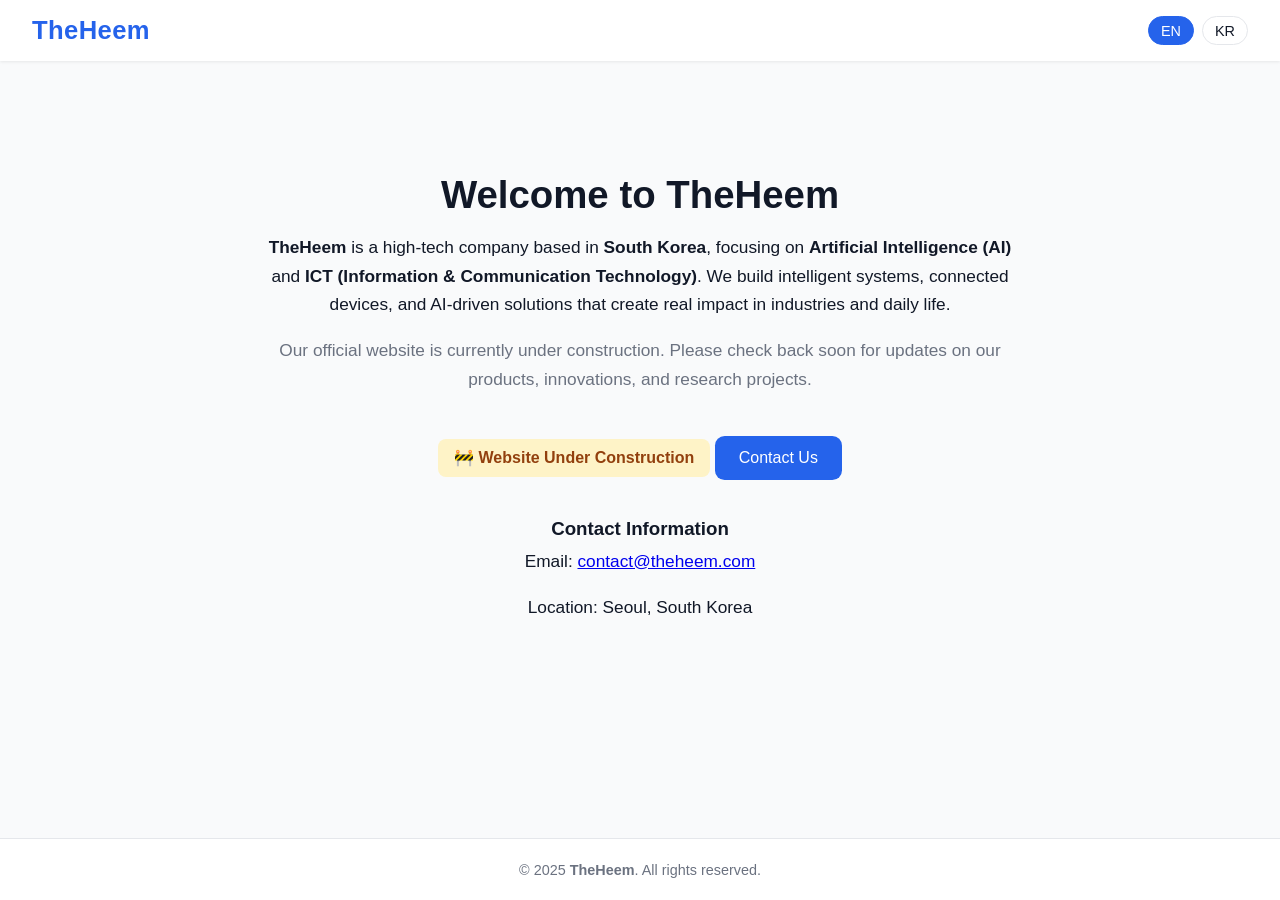
==== index.html @ de152e85 "Revise index.html for TheHeem website Updated the website content and structure, including language " ====
<!DOCTYPE html>
<html lang="en">
<head>
  <meta charset="UTF-8" />
  <meta name="viewport" content="width=device-width, initial-scale=1.0" />
  <meta name="description" content="TheHeem — AI & ICT Innovation from Korea" />
  <title>TheHeem</title>
  <style>
    :root {
      --bg-color: #f9fafb;
      --text-color: #111827;
      --muted-text: #6b7280;
      --accent-color: #2563eb;
      --accent-hover: #1d4ed8;
      --card: #ffffff;
      --border: #e5e7eb;
    }
    * { box-sizing: border-box; }
    body {
      margin: 0;
      font-family: 'Segoe UI', Helvetica, Arial, sans-serif;
      background: var(--bg-color);
      color: var(--text-color);
      display: flex;
      flex-direction: column;
      min-height: 100vh;
    }
    header {
      padding: 1rem 2rem;
      background: var(--card);
      box-shadow: 0 1px 3px rgba(0,0,0,0.08);
      display: flex;
      justify-content: space-between;
      align-items: center;
      gap: 1rem;
    }
    header h1 {
      font-size: 1.6rem;
      margin: 0;
      color: var(--accent-color);
      font-weight: 700;
      letter-spacing: .4px;
    }
    nav a {
      margin-left: 1.2rem;
      text-decoration: none;
      color: var(--text-color);
      font-weight: 500;
    }
    nav a:hover { color: var(--accent-color); }

    /* Lang toggle */
    .lang-switch {
      display: flex;
      gap: .5rem;
      align-items: center;
    }
    .pill {
      border: 1px solid var(--border);
      background: var(--card);
      color: var(--text-color);
      padding: .35rem .75rem;
      border-radius: 999px;
      font-size: .9rem;
      cursor: pointer;
      transition: all .2s;
      user-select: none;
    }
    .pill[aria-pressed="true"] {
      background: var(--accent-color);
      color: #fff;
      border-color: var(--accent-color);
    }
    .pill:hover { border-color: var(--accent-color); }

    main { flex: 1; text-align: center; padding: 5rem 2rem; }
    main h2 { font-size: 2.4rem; margin-bottom: 1rem; }
    main p { font-size: 1.08rem; max-width: 760px; margin: 0 auto 1.1rem; line-height: 1.65; }
    .muted { color: var(--muted-text); }

    .notice {
      display: inline-block;
      background: #fef3c7;
      color: #92400e;
      padding: 0.6rem 1.0rem;
      border-radius: 0.5rem;
      font-weight: 600;
      margin-top: 1.1rem;
    }

    .btn {
      display: inline-block;
      margin-top: 1.6rem;
      background: var(--accent-color);
      color: #fff;
      padding: 0.8rem 1.5rem;
      border-radius: 0.6rem;
      text-decoration: none;
      transition: background .25s;
    }
    .btn:hover { background: var(--accent-hover); }

    section#contact { margin-top: 2.4rem; }
    section#contact h3 { margin-bottom: .4rem; }
    footer {
      text-align: center;
      padding: 1.4rem;
      font-size: .9rem;
      color: var(--muted-text);
      background: var(--card);
      border-top: 1px solid var(--border);
    }

    /* Language visibility */
    .lang { display: none; }
    .lang.active { display: block; }
  </style>
</head>
<body>
  <header>
    <h1>TheHeem</h1>

    <div class="lang-switch" role="group" aria-label="Language">
      <button id="btn-en" class="pill" aria-pressed="true">EN</button>
      <button id="btn-kr" class="pill" aria-pressed="false">KR</button>
    </div>
  </header>

  <main>
    <!-- English -->
    <div id="lang-en" class="lang active" lang="en">
      <h2>Welcome to TheHeem</h2>
      <p>
        <strong>TheHeem</strong> is a high-tech company based in <strong>South Korea</strong>, focusing on
        <strong>Artificial Intelligence (AI)</strong> and <strong>ICT (Information &amp; Communication Technology)</strong>.
        We build intelligent systems, connected devices, and AI-driven solutions that create real impact in industries and daily life.
      </p>
      <p class="muted">
        Our official website is currently under construction. Please check back soon for updates on our products,
        innovations, and research projects.
      </p>

      <div class="notice">🚧 Website Under Construction</div>

      <a class="btn" href="mailto:contact@theheem.com">Contact Us</a>

      <section id="contact">
        <h3>Contact Information</h3>
        <p>Email: <a href="mailto:contact@theheem.com">contact@theheem.com</a></p>
        <p>Location: Seoul, South Korea</p>
      </section>
    </div>

    <!-- Korean -->
    <div id="lang-kr" class="lang" lang="ko">
      <h2>TheHeem에 오신 것을 환영합니다</h2>
      <p>
        <strong>TheHeem</strong>은 <strong>대한민국 서울</strong>에 기반을 둔
        <strong>AI</strong> 및 <strong>ICT</strong> 전문 하이테크 기업입니다.
        인공지능 소프트웨어, 클라우드·엣지 디바이스, 영상·네트워킹 기술을 결합하여
        산업 현장과 일상에 실질적인 가치를 제공하는 지능형 솔루션을 개발합니다.
      </p>
      <p class="muted">
        현재 공식 웹사이트는 준비 중입니다. 제품, 프로젝트, R&amp;D 소식은 곧 공개될 예정이니
        조금만 기다려 주세요.
      </p>

      <div class="notice">🚧 웹사이트 준비 중</div>

      <a class="btn" href="mailto:contact@theheem.com">문의하기</a>

      <section id="contact">
        <h3>문의처</h3>
        <p>이메일: <a href="mailto:contact@theheem.com">contact@theheem.com</a></p>
        <p>주소: 대한민국 서울</p>
      </section>
    </div>
  </main>

  <footer>
    © 2025 <strong>TheHeem</strong>. All rights reserved.
  </footer>

  <script>
    // Simple language toggle with localStorage
    const btnEn = document.getElementById('btn-en');
    const btnKr = document.getElementById('btn-kr');
    const viewEn = document.getElementById('lang-en');
    const viewKr = document.getElementById('lang-kr');

    function setLang(lang) {
      const isEn = lang === 'en';
      viewEn.classList.toggle('active', isEn);
      viewKr.classList.toggle('active', !isEn);

      btnEn.setAttribute('aria-pressed', String(isEn));
      btnKr.setAttribute('aria-pressed', String(!isEn));

      // update html lang for accessibility/SEO
      document.documentElement.setAttribute('lang', isEn ? 'en' : 'ko');
      localStorage.setItem('theheem_lang', lang);
    }

    // event listeners
    btnEn.addEventListener('click', () => setLang('en'));
    btnKr.addEventListener('click', () => setLang('ko'));

    // load preference
    const saved = localStorage.getItem('theheem_lang');
    if (saved === 'ko') setLang('ko');
  </script>
</body>
</html>
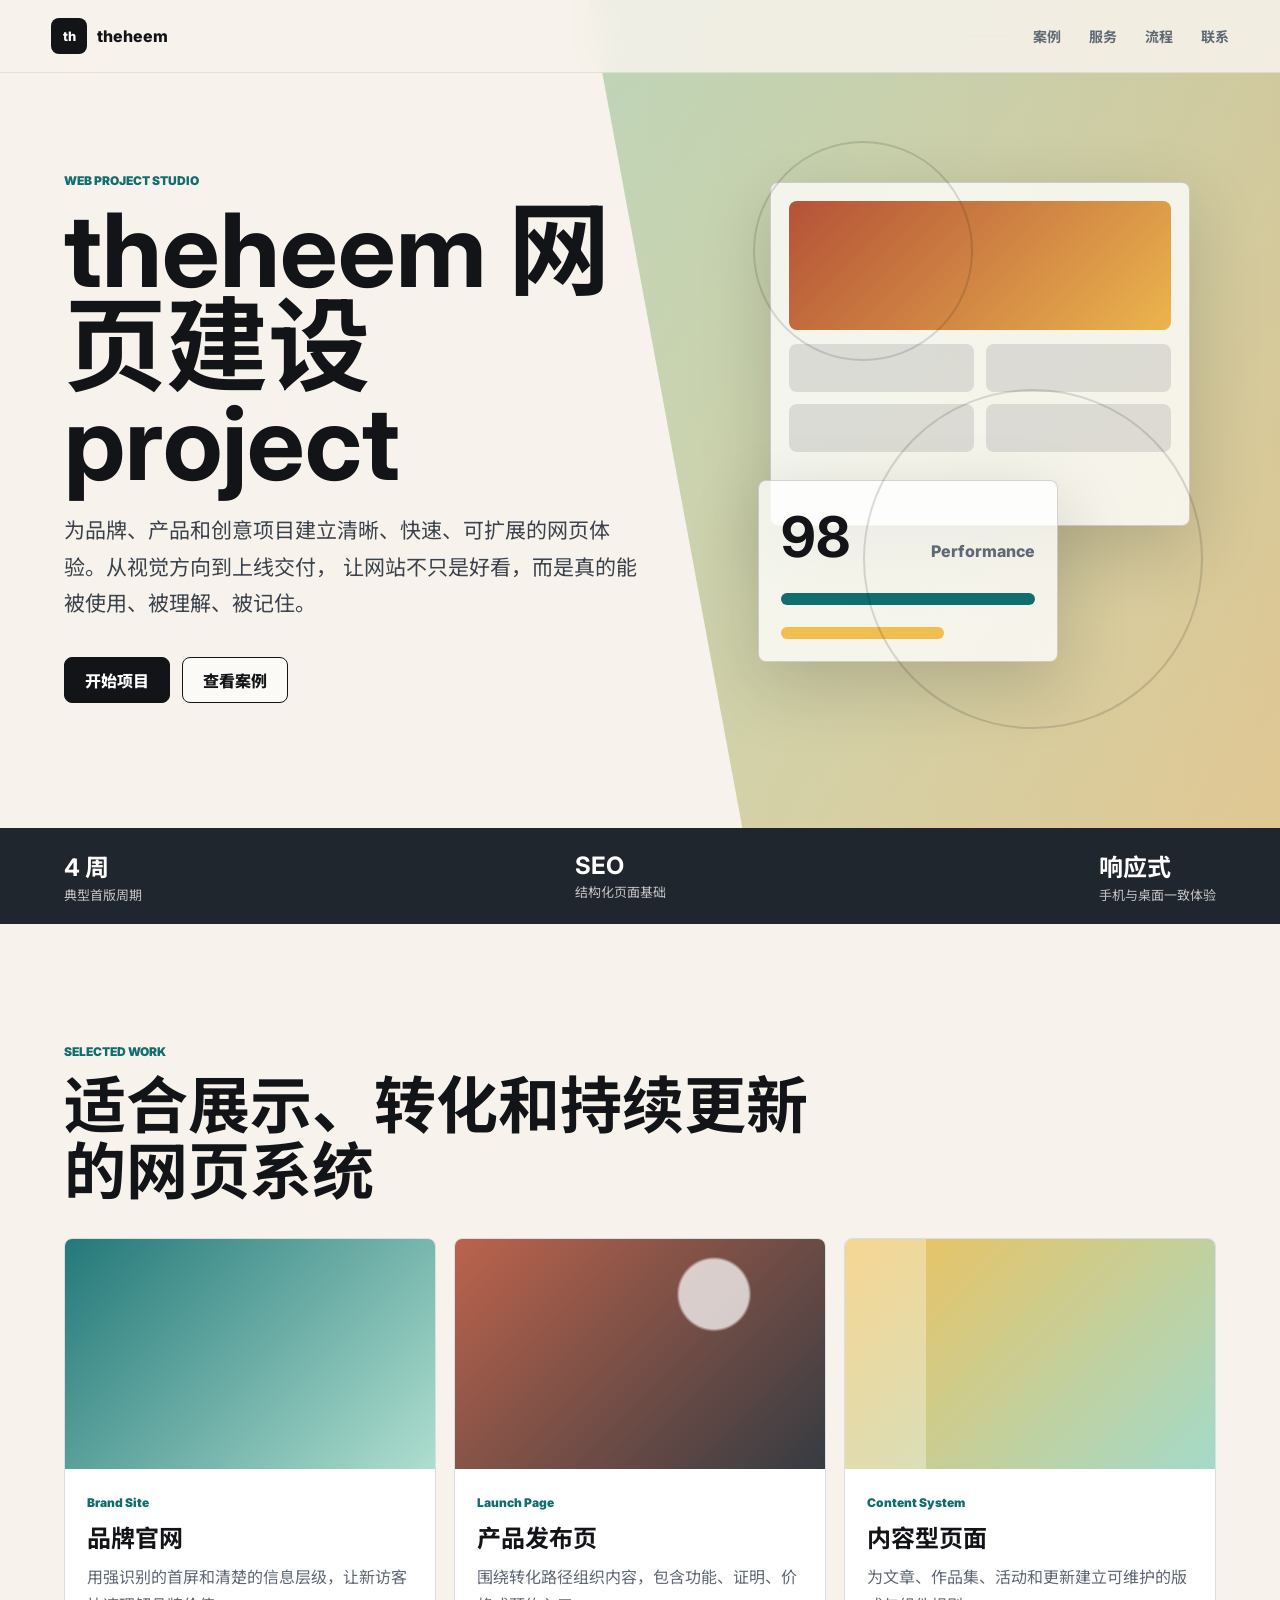
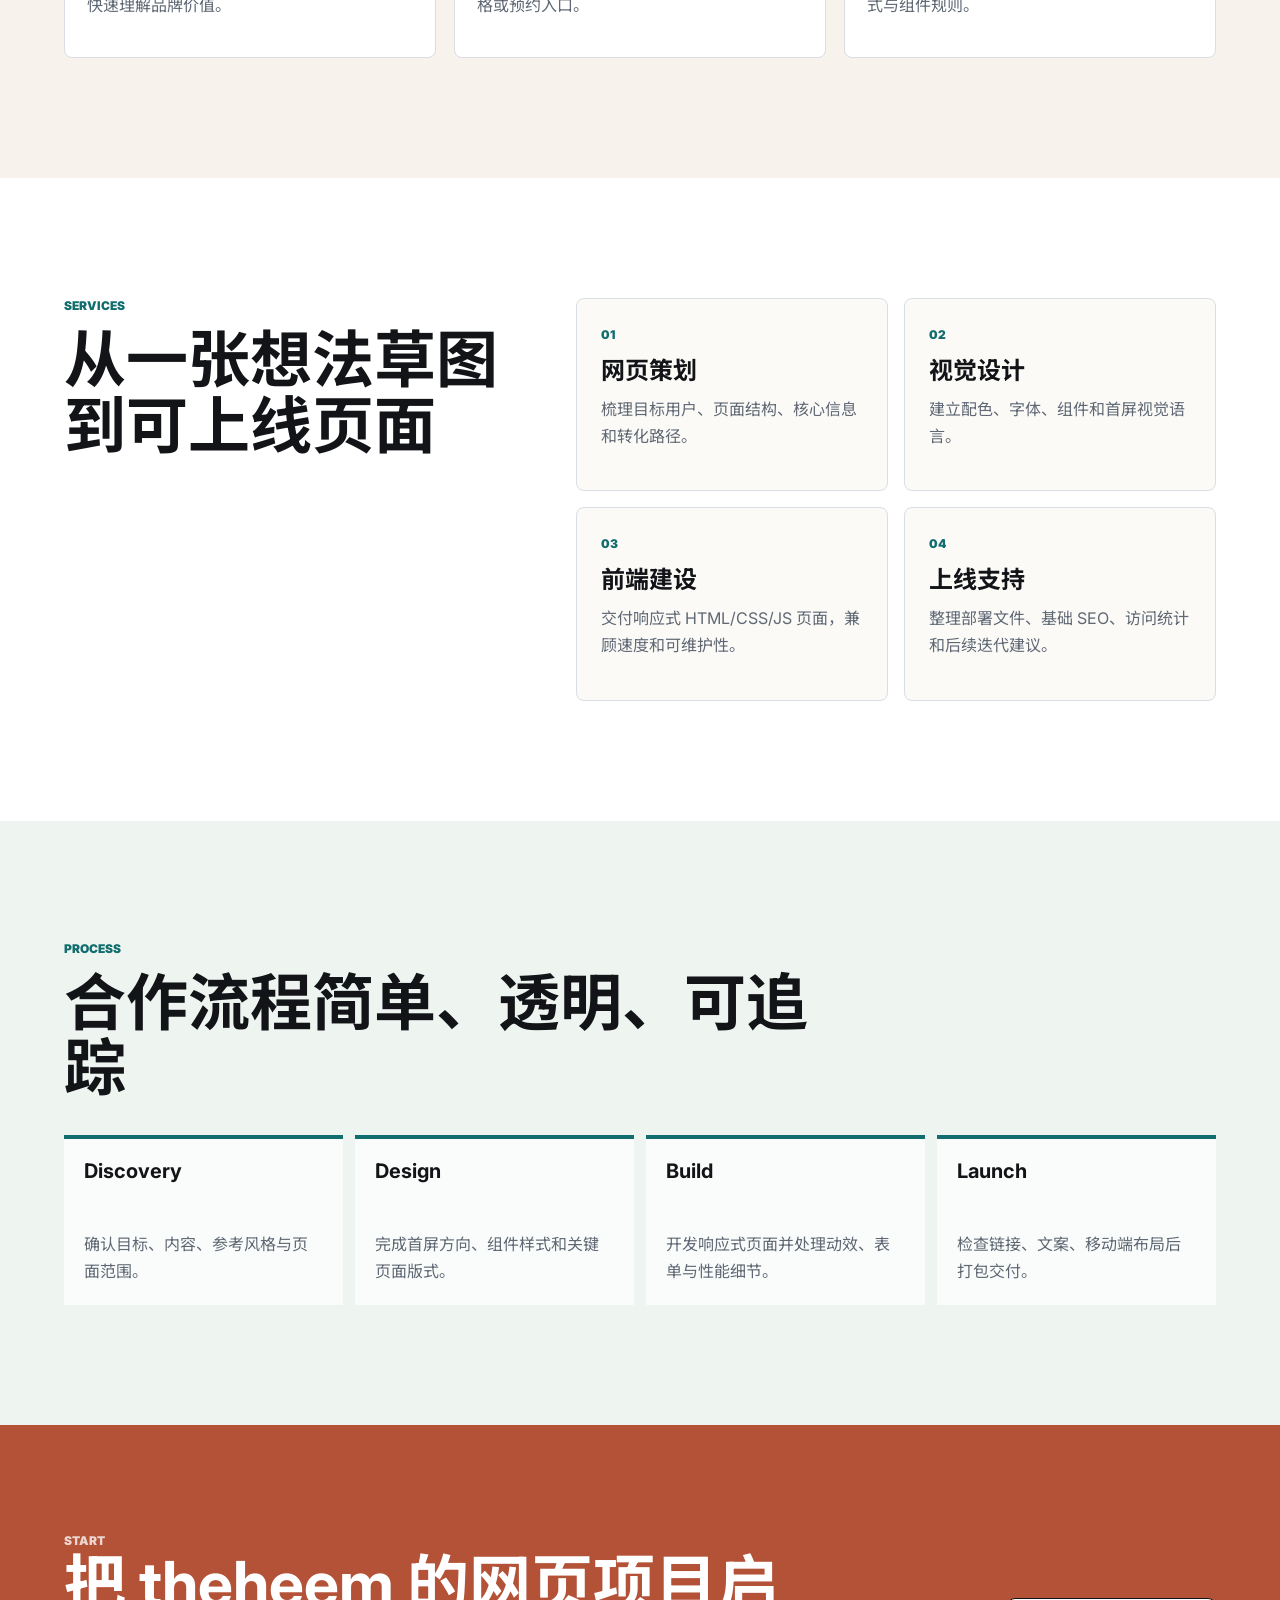
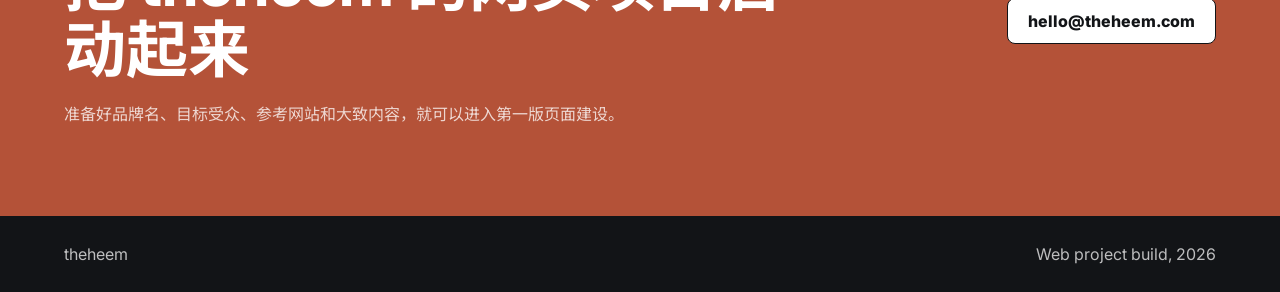
==== commit 348f8f8a: "Initial theheem website" ====
--- a/index.html
+++ b/index.html
@@ -1,213 +1,202 @@
-<!DOCTYPE html>
-<html lang="en">
-<head>
-  <meta charset="UTF-8" />
-  <meta name="viewport" content="width=device-width, initial-scale=1.0" />
-  <meta name="description" content="TheHeem — AI & ICT Innovation from Korea" />
-  <title>TheHeem</title>
-  <style>
-    :root {
-      --bg-color: #f9fafb;
-      --text-color: #111827;
-      --muted-text: #6b7280;
-      --accent-color: #2563eb;
-      --accent-hover: #1d4ed8;
-      --card: #ffffff;
-      --border: #e5e7eb;
-    }
-    * { box-sizing: border-box; }
-    body {
-      margin: 0;
-      font-family: 'Segoe UI', Helvetica, Arial, sans-serif;
-      background: var(--bg-color);
-      color: var(--text-color);
-      display: flex;
-      flex-direction: column;
-      min-height: 100vh;
-    }
-    header {
-      padding: 1rem 2rem;
-      background: var(--card);
-      box-shadow: 0 1px 3px rgba(0,0,0,0.08);
-      display: flex;
-      justify-content: space-between;
-      align-items: center;
-      gap: 1rem;
-    }
-    header h1 {
-      font-size: 1.6rem;
-      margin: 0;
-      color: var(--accent-color);
-      font-weight: 700;
-      letter-spacing: .4px;
-    }
-    nav a {
-      margin-left: 1.2rem;
-      text-decoration: none;
-      color: var(--text-color);
-      font-weight: 500;
-    }
-    nav a:hover { color: var(--accent-color); }
-
-    /* Lang toggle */
-    .lang-switch {
-      display: flex;
-      gap: .5rem;
-      align-items: center;
-    }
-    .pill {
-      border: 1px solid var(--border);
-      background: var(--card);
-      color: var(--text-color);
-      padding: .35rem .75rem;
-      border-radius: 999px;
-      font-size: .9rem;
-      cursor: pointer;
-      transition: all .2s;
-      user-select: none;
-    }
-    .pill[aria-pressed="true"] {
-      background: var(--accent-color);
-      color: #fff;
-      border-color: var(--accent-color);
-    }
-    .pill:hover { border-color: var(--accent-color); }
-
-    main { flex: 1; text-align: center; padding: 5rem 2rem; }
-    main h2 { font-size: 2.4rem; margin-bottom: 1rem; }
-    main p { font-size: 1.08rem; max-width: 760px; margin: 0 auto 1.1rem; line-height: 1.65; }
-    .muted { color: var(--muted-text); }
-
-    .notice {
-      display: inline-block;
-      background: #fef3c7;
-      color: #92400e;
-      padding: 0.6rem 1.0rem;
-      border-radius: 0.5rem;
-      font-weight: 600;
-      margin-top: 1.1rem;
-    }
-
-    .btn {
-      display: inline-block;
-      margin-top: 1.6rem;
-      background: var(--accent-color);
-      color: #fff;
-      padding: 0.8rem 1.5rem;
-      border-radius: 0.6rem;
-      text-decoration: none;
-      transition: background .25s;
-    }
-    .btn:hover { background: var(--accent-hover); }
-
-    section#contact { margin-top: 2.4rem; }
-    section#contact h3 { margin-bottom: .4rem; }
-    footer {
-      text-align: center;
-      padding: 1.4rem;
-      font-size: .9rem;
-      color: var(--muted-text);
-      background: var(--card);
-      border-top: 1px solid var(--border);
-    }
-
-    /* Language visibility */
-    .lang { display: none; }
-    .lang.active { display: block; }
-  </style>
-</head>
-<body>
-  <header>
-    <h1>TheHeem</h1>
-
-    <div class="lang-switch" role="group" aria-label="Language">
-      <button id="btn-en" class="pill" aria-pressed="true">EN</button>
-      <button id="btn-kr" class="pill" aria-pressed="false">KR</button>
-    </div>
-  </header>
-
-  <main>
-    <!-- English -->
-    <div id="lang-en" class="lang active" lang="en">
-      <h2>Welcome to TheHeem</h2>
-      <p>
-        <strong>TheHeem</strong> is a high-tech company based in <strong>South Korea</strong>, focusing on
-        <strong>Artificial Intelligence (AI)</strong> and <strong>ICT (Information &amp; Communication Technology)</strong>.
-        We build intelligent systems, connected devices, and AI-driven solutions that create real impact in industries and daily life.
-      </p>
-      <p class="muted">
-        Our official website is currently under construction. Please check back soon for updates on our products,
-        innovations, and research projects.
-      </p>
-
-      <div class="notice">🚧 Website Under Construction</div>
-
-      <a class="btn" href="mailto:contact@theheem.com">Contact Us</a>
-
-      <section id="contact">
-        <h3>Contact Information</h3>
-        <p>Email: <a href="mailto:contact@theheem.com">contact@theheem.com</a></p>
-        <p>Location: Seoul, South Korea</p>
-      </section>
-    </div>
-
-    <!-- Korean -->
-    <div id="lang-kr" class="lang" lang="ko">
-      <h2>TheHeem에 오신 것을 환영합니다</h2>
-      <p>
-        <strong>TheHeem</strong>은 <strong>대한민국 서울</strong>에 기반을 둔
-        <strong>AI</strong> 및 <strong>ICT</strong> 전문 하이테크 기업입니다.
-        인공지능 소프트웨어, 클라우드·엣지 디바이스, 영상·네트워킹 기술을 결합하여
-        산업 현장과 일상에 실질적인 가치를 제공하는 지능형 솔루션을 개발합니다.
-      </p>
-      <p class="muted">
-        현재 공식 웹사이트는 준비 중입니다. 제품, 프로젝트, R&amp;D 소식은 곧 공개될 예정이니
-        조금만 기다려 주세요.
-      </p>
-
-      <div class="notice">🚧 웹사이트 준비 중</div>
-
-      <a class="btn" href="mailto:contact@theheem.com">문의하기</a>
-
-      <section id="contact">
-        <h3>문의처</h3>
-        <p>이메일: <a href="mailto:contact@theheem.com">contact@theheem.com</a></p>
-        <p>주소: 대한민국 서울</p>
-      </section>
-    </div>
-  </main>
-
-  <footer>
-    © 2025 <strong>TheHeem</strong>. All rights reserved.
-  </footer>
-
-  <script>
-    // Simple language toggle with localStorage
-    const btnEn = document.getElementById('btn-en');
-    const btnKr = document.getElementById('btn-kr');
-    const viewEn = document.getElementById('lang-en');
-    const viewKr = document.getElementById('lang-kr');
-
-    function setLang(lang) {
-      const isEn = lang === 'en';
-      viewEn.classList.toggle('active', isEn);
-      viewKr.classList.toggle('active', !isEn);
-
-      btnEn.setAttribute('aria-pressed', String(isEn));
-      btnKr.setAttribute('aria-pressed', String(!isEn));
-
-      // update html lang for accessibility/SEO
-      document.documentElement.setAttribute('lang', isEn ? 'en' : 'ko');
-      localStorage.setItem('theheem_lang', lang);
-    }
-
-    // event listeners
-    btnEn.addEventListener('click', () => setLang('en'));
-    btnKr.addEventListener('click', () => setLang('ko'));
-
-    // load preference
-    const saved = localStorage.getItem('theheem_lang');
-    if (saved === 'ko') setLang('ko');
-  </script>
-</body>
-</html>
+<!doctype html>
+<html lang="zh-CN">
+  <head>
+    <meta charset="UTF-8" />
+    <meta name="viewport" content="width=device-width, initial-scale=1.0" />
+    <title>theheem | Web Project Studio</title>
+    <meta
+      name="description"
+      content="theheem 网页建设项目官网，展示品牌网站、产品页面和数字体验建设能力。"
+    />
+    <link rel="preconnect" href="https://fonts.googleapis.com" />
+    <link rel="preconnect" href="https://fonts.gstatic.com" crossorigin />
+    <link
+      href="https://fonts.googleapis.com/css2?family=Inter:wght@500;600;700;800&family=Noto+Sans+SC:wght@400;500;700;900&display=swap"
+      rel="stylesheet"
+    />
+    <link rel="stylesheet" href="styles.css" />
+  </head>
+  <body>
+    <header class="site-header">
+      <a class="brand" href="#top" aria-label="theheem home">
+        <span class="brand-mark">th</span>
+        <span>theheem</span>
+      </a>
+      <nav class="desktop-nav" aria-label="Primary navigation">
+        <a href="#work">案例</a>
+        <a href="#services">服务</a>
+        <a href="#process">流程</a>
+        <a href="#contact">联系</a>
+      </nav>
+      <button class="nav-toggle" type="button" aria-label="打开导航" aria-expanded="false">
+        <span></span>
+        <span></span>
+      </button>
+    </header>
+
+    <nav class="mobile-nav" aria-label="Mobile navigation">
+      <a href="#work">案例</a>
+      <a href="#services">服务</a>
+      <a href="#process">流程</a>
+      <a href="#contact">联系</a>
+    </nav>
+
+    <main id="top">
+      <section class="hero" aria-labelledby="hero-title">
+        <div class="hero-media" aria-hidden="true">
+          <div class="screen screen-one">
+            <div class="screen-top"></div>
+            <div class="screen-grid">
+              <span></span>
+              <span></span>
+              <span></span>
+              <span></span>
+            </div>
+          </div>
+          <div class="screen screen-two">
+            <div class="metric-row">
+              <strong>98</strong>
+              <span>Performance</span>
+            </div>
+            <div class="metric-line"></div>
+            <div class="metric-line short"></div>
+          </div>
+          <div class="orbit orbit-a"></div>
+          <div class="orbit orbit-b"></div>
+        </div>
+        <div class="hero-copy">
+          <p class="eyebrow">Web Project Studio</p>
+          <h1 id="hero-title">theheem 网页建设 project</h1>
+          <p class="hero-text">
+            为品牌、产品和创意项目建立清晰、快速、可扩展的网页体验。从视觉方向到上线交付，
+            让网站不只是好看，而是真的能被使用、被理解、被记住。
+          </p>
+          <div class="hero-actions">
+            <a class="button primary" href="#contact">开始项目</a>
+            <a class="button secondary" href="#work">查看案例</a>
+          </div>
+        </div>
+      </section>
+
+      <section class="status-strip" aria-label="Project highlights">
+        <div>
+          <strong>4 周</strong>
+          <span>典型首版周期</span>
+        </div>
+        <div>
+          <strong>SEO</strong>
+          <span>结构化页面基础</span>
+        </div>
+        <div>
+          <strong>响应式</strong>
+          <span>手机与桌面一致体验</span>
+        </div>
+      </section>
+
+      <section class="section" id="work">
+        <div class="section-heading">
+          <p class="eyebrow">Selected Work</p>
+          <h2>适合展示、转化和持续更新的网页系统</h2>
+        </div>
+        <div class="work-grid">
+          <article class="work-card">
+            <div class="work-image product-site"></div>
+            <div class="work-body">
+              <span>Brand Site</span>
+              <h3>品牌官网</h3>
+              <p>用强识别的首屏和清楚的信息层级，让新访客快速理解品牌价值。</p>
+            </div>
+          </article>
+          <article class="work-card">
+            <div class="work-image launch-page"></div>
+            <div class="work-body">
+              <span>Launch Page</span>
+              <h3>产品发布页</h3>
+              <p>围绕转化路径组织内容，包含功能、证明、价格或预约入口。</p>
+            </div>
+          </article>
+          <article class="work-card">
+            <div class="work-image editorial"></div>
+            <div class="work-body">
+              <span>Content System</span>
+              <h3>内容型页面</h3>
+              <p>为文章、作品集、活动和更新建立可维护的版式与组件规则。</p>
+            </div>
+          </article>
+        </div>
+      </section>
+
+      <section class="section split" id="services">
+        <div class="section-heading">
+          <p class="eyebrow">Services</p>
+          <h2>从一张想法草图到可上线页面</h2>
+        </div>
+        <div class="service-list">
+          <article>
+            <span>01</span>
+            <h3>网页策划</h3>
+            <p>梳理目标用户、页面结构、核心信息和转化路径。</p>
+          </article>
+          <article>
+            <span>02</span>
+            <h3>视觉设计</h3>
+            <p>建立配色、字体、组件和首屏视觉语言。</p>
+          </article>
+          <article>
+            <span>03</span>
+            <h3>前端建设</h3>
+            <p>交付响应式 HTML/CSS/JS 页面，兼顾速度和可维护性。</p>
+          </article>
+          <article>
+            <span>04</span>
+            <h3>上线支持</h3>
+            <p>整理部署文件、基础 SEO、访问统计和后续迭代建议。</p>
+          </article>
+        </div>
+      </section>
+
+      <section class="section process" id="process">
+        <div class="section-heading">
+          <p class="eyebrow">Process</p>
+          <h2>合作流程简单、透明、可追踪</h2>
+        </div>
+        <ol class="timeline">
+          <li>
+            <strong>Discovery</strong>
+            <span>确认目标、内容、参考风格与页面范围。</span>
+          </li>
+          <li>
+            <strong>Design</strong>
+            <span>完成首屏方向、组件样式和关键页面版式。</span>
+          </li>
+          <li>
+            <strong>Build</strong>
+            <span>开发响应式页面并处理动效、表单与性能细节。</span>
+          </li>
+          <li>
+            <strong>Launch</strong>
+            <span>检查链接、文案、移动端布局后打包交付。</span>
+          </li>
+        </ol>
+      </section>
+
+      <section class="contact-band" id="contact">
+        <div>
+          <p class="eyebrow">Start</p>
+          <h2>把 theheem 的网页项目启动起来</h2>
+          <p>
+            准备好品牌名、目标受众、参考网站和大致内容，就可以进入第一版页面建设。
+          </p>
+        </div>
+        <a class="button primary light" href="mailto:hello@theheem.com">hello@theheem.com</a>
+      </section>
+    </main>
+
+    <footer>
+      <span>theheem</span>
+      <span>Web project build, 2026</span>
+    </footer>
+
+    <script src="script.js"></script>
+  </body>
+</html>
--- a/styles.css
+++ b/styles.css
@@ -0,0 +1,573 @@
+:root {
+  --ink: #121417;
+  --muted: #5f6874;
+  --line: #d9dee4;
+  --paper: #f7f3ec;
+  --surface: #ffffff;
+  --clay: #b45238;
+  --teal: #116d6e;
+  --mint: #8fd2bd;
+  --yellow: #f0bd4f;
+  --charcoal: #20262d;
+}
+
+* {
+  box-sizing: border-box;
+}
+
+html {
+  scroll-behavior: smooth;
+}
+
+body {
+  margin: 0;
+  color: var(--ink);
+  background: var(--paper);
+  font-family: "Inter", "Noto Sans SC", system-ui, sans-serif;
+}
+
+a {
+  color: inherit;
+  text-decoration: none;
+}
+
+.site-header {
+  position: fixed;
+  z-index: 30;
+  top: 0;
+  left: 0;
+  right: 0;
+  display: flex;
+  align-items: center;
+  justify-content: space-between;
+  padding: 18px clamp(18px, 4vw, 56px);
+  border-bottom: 1px solid rgba(18, 20, 23, 0.08);
+  background: rgba(247, 243, 236, 0.86);
+  backdrop-filter: blur(18px);
+}
+
+.brand,
+.desktop-nav,
+.hero-actions,
+footer,
+.status-strip {
+  display: flex;
+  align-items: center;
+}
+
+.brand {
+  gap: 10px;
+  font-weight: 800;
+  letter-spacing: 0;
+}
+
+.brand-mark {
+  display: grid;
+  width: 36px;
+  height: 36px;
+  place-items: center;
+  color: #fff;
+  background: var(--ink);
+  border-radius: 8px;
+  font-size: 13px;
+}
+
+.desktop-nav {
+  gap: 28px;
+  color: var(--muted);
+  font-size: 14px;
+  font-weight: 700;
+}
+
+.desktop-nav a:hover {
+  color: var(--ink);
+}
+
+.nav-toggle {
+  display: none;
+  width: 42px;
+  height: 42px;
+  border: 1px solid var(--line);
+  border-radius: 8px;
+  background: var(--surface);
+  cursor: pointer;
+}
+
+.nav-toggle span {
+  display: block;
+  width: 18px;
+  height: 2px;
+  margin: 5px auto;
+  background: var(--ink);
+}
+
+.mobile-nav {
+  position: fixed;
+  z-index: 25;
+  top: 73px;
+  left: 12px;
+  right: 12px;
+  display: none;
+  padding: 12px;
+  border: 1px solid var(--line);
+  background: var(--surface);
+  box-shadow: 0 18px 40px rgba(18, 20, 23, 0.12);
+}
+
+.mobile-nav.open {
+  display: grid;
+  gap: 4px;
+}
+
+.mobile-nav a {
+  padding: 14px;
+  border-radius: 8px;
+  font-weight: 700;
+}
+
+.hero {
+  position: relative;
+  min-height: 92vh;
+  display: grid;
+  grid-template-columns: minmax(0, 1fr) minmax(320px, 0.86fr);
+  align-items: center;
+  gap: clamp(32px, 6vw, 88px);
+  padding: 118px clamp(18px, 5vw, 72px) 70px;
+  overflow: hidden;
+}
+
+.hero-media {
+  position: absolute;
+  inset: 0;
+  background:
+    linear-gradient(120deg, rgba(143, 210, 189, 0.72), rgba(240, 189, 79, 0.45)),
+    linear-gradient(90deg, rgba(247, 243, 236, 0.18), rgba(18, 20, 23, 0.16));
+  clip-path: polygon(46% 0, 100% 0, 100% 100%, 58% 100%);
+}
+
+.hero-copy {
+  position: relative;
+  z-index: 2;
+  max-width: 760px;
+}
+
+.eyebrow {
+  margin: 0 0 14px;
+  color: var(--teal);
+  font-size: 12px;
+  font-weight: 900;
+  text-transform: uppercase;
+}
+
+h1,
+h2,
+h3,
+p {
+  margin-top: 0;
+}
+
+h1 {
+  max-width: 780px;
+  margin-bottom: 22px;
+  font-size: clamp(48px, 8vw, 104px);
+  line-height: 0.94;
+  letter-spacing: 0;
+}
+
+.hero-text {
+  max-width: 650px;
+  color: #3b424b;
+  font-size: clamp(17px, 2vw, 21px);
+  line-height: 1.75;
+}
+
+.hero-actions {
+  flex-wrap: wrap;
+  gap: 12px;
+  margin-top: 34px;
+}
+
+.button {
+  display: inline-flex;
+  min-height: 46px;
+  align-items: center;
+  justify-content: center;
+  padding: 0 20px;
+  border: 1px solid var(--ink);
+  border-radius: 8px;
+  font-weight: 800;
+}
+
+.button.primary {
+  color: #fff;
+  background: var(--ink);
+}
+
+.button.secondary {
+  background: rgba(255, 255, 255, 0.58);
+}
+
+.button.light {
+  color: var(--ink);
+  background: #fff;
+}
+
+.screen {
+  position: absolute;
+  right: clamp(22px, 7vw, 118px);
+  border: 1px solid rgba(18, 20, 23, 0.18);
+  border-radius: 8px;
+  background: rgba(255, 255, 255, 0.78);
+  box-shadow: 0 24px 70px rgba(18, 20, 23, 0.18);
+}
+
+.screen-one {
+  top: 22%;
+  width: min(420px, 36vw);
+  aspect-ratio: 1.22;
+  padding: 18px;
+}
+
+.screen-two {
+  top: 58%;
+  width: min(300px, 28vw);
+  min-height: 170px;
+  padding: 22px;
+  transform: translateX(-44%);
+}
+
+.screen-top {
+  height: 42%;
+  border-radius: 8px;
+  background:
+    linear-gradient(135deg, rgba(180, 82, 56, 0.9), rgba(240, 189, 79, 0.92)),
+    var(--clay);
+}
+
+.screen-grid {
+  display: grid;
+  grid-template-columns: repeat(2, 1fr);
+  gap: 12px;
+  margin-top: 14px;
+}
+
+.screen-grid span {
+  height: 48px;
+  border-radius: 8px;
+  background: rgba(32, 38, 45, 0.12);
+}
+
+.metric-row {
+  display: flex;
+  align-items: baseline;
+  justify-content: space-between;
+}
+
+.metric-row strong {
+  font-size: 56px;
+}
+
+.metric-row span {
+  color: var(--muted);
+  font-weight: 800;
+}
+
+.metric-line {
+  height: 12px;
+  margin-top: 22px;
+  border-radius: 999px;
+  background: var(--teal);
+}
+
+.metric-line.short {
+  width: 64%;
+  background: var(--yellow);
+}
+
+.orbit {
+  position: absolute;
+  border: 2px solid rgba(18, 20, 23, 0.14);
+  border-radius: 50%;
+}
+
+.orbit-a {
+  right: 24%;
+  top: 17%;
+  width: 220px;
+  height: 220px;
+}
+
+.orbit-b {
+  right: 6%;
+  bottom: 12%;
+  width: 340px;
+  height: 340px;
+}
+
+.status-strip {
+  justify-content: space-between;
+  gap: 18px;
+  padding: 20px clamp(18px, 5vw, 72px);
+  color: #fff;
+  background: var(--charcoal);
+}
+
+.status-strip div {
+  display: grid;
+  gap: 2px;
+}
+
+.status-strip strong {
+  font-size: 24px;
+}
+
+.status-strip span {
+  color: rgba(255, 255, 255, 0.72);
+  font-size: 13px;
+}
+
+.section {
+  padding: clamp(70px, 10vw, 120px) clamp(18px, 5vw, 72px);
+}
+
+.section-heading {
+  max-width: 760px;
+  margin-bottom: 34px;
+}
+
+h2 {
+  margin-bottom: 0;
+  font-size: clamp(32px, 5vw, 62px);
+  line-height: 1.06;
+  letter-spacing: 0;
+}
+
+.work-grid {
+  display: grid;
+  grid-template-columns: repeat(3, minmax(0, 1fr));
+  gap: 18px;
+}
+
+.work-card {
+  position: relative;
+  overflow: hidden;
+  border: 1px solid var(--line);
+  border-radius: 8px;
+  background: var(--surface);
+}
+
+.work-card::before,
+.service-list article::before {
+  position: absolute;
+  inset: 0;
+  pointer-events: none;
+  content: "";
+  background: radial-gradient(
+    circle at var(--x, 50%) var(--y, 50%),
+    rgba(255, 255, 255, 0.46),
+    transparent 32%
+  );
+  opacity: 0;
+  transition: opacity 180ms ease;
+}
+
+.work-card:hover::before,
+.service-list article:hover::before {
+  opacity: 1;
+}
+
+.work-image {
+  min-height: 230px;
+  background-size: cover;
+}
+
+.product-site {
+  background:
+    linear-gradient(135deg, rgba(17, 109, 110, 0.92), rgba(143, 210, 189, 0.72)),
+    repeating-linear-gradient(90deg, transparent 0 28px, rgba(255, 255, 255, 0.2) 28px 30px);
+}
+
+.launch-page {
+  background:
+    radial-gradient(circle at 70% 24%, rgba(255, 255, 255, 0.72) 0 11%, transparent 12%),
+    linear-gradient(135deg, rgba(180, 82, 56, 0.9), rgba(32, 38, 45, 0.9));
+}
+
+.editorial {
+  background:
+    linear-gradient(90deg, rgba(255, 255, 255, 0.34) 0 22%, transparent 22% 100%),
+    linear-gradient(135deg, rgba(240, 189, 79, 0.94), rgba(143, 210, 189, 0.82));
+}
+
+.work-body {
+  padding: 22px;
+}
+
+.work-body span,
+.service-list span {
+  color: var(--teal);
+  font-size: 12px;
+  font-weight: 900;
+}
+
+.work-body h3,
+.service-list h3 {
+  margin: 8px 0 10px;
+  font-size: 24px;
+}
+
+.work-body p,
+.service-list p,
+.timeline span,
+.contact-band p {
+  color: var(--muted);
+  line-height: 1.7;
+}
+
+.split {
+  display: grid;
+  grid-template-columns: minmax(260px, 0.7fr) minmax(0, 1fr);
+  gap: clamp(28px, 5vw, 68px);
+  background: #fff;
+}
+
+.service-list {
+  display: grid;
+  grid-template-columns: repeat(2, minmax(0, 1fr));
+  gap: 16px;
+}
+
+.service-list article {
+  position: relative;
+  overflow: hidden;
+  padding: 24px;
+  border: 1px solid var(--line);
+  border-radius: 8px;
+  background: #fbfaf7;
+}
+
+.process {
+  background: #eef5f1;
+}
+
+.timeline {
+  display: grid;
+  grid-template-columns: repeat(4, minmax(0, 1fr));
+  gap: 12px;
+  padding: 0;
+  margin: 0;
+  list-style: none;
+}
+
+.timeline li {
+  display: grid;
+  min-height: 170px;
+  align-content: space-between;
+  padding: 20px;
+  border-top: 4px solid var(--teal);
+  background: rgba(255, 255, 255, 0.72);
+}
+
+.timeline strong {
+  font-size: 20px;
+}
+
+.contact-band {
+  display: flex;
+  align-items: center;
+  justify-content: space-between;
+  gap: 24px;
+  padding: clamp(54px, 7vw, 88px) clamp(18px, 5vw, 72px);
+  color: #fff;
+  background: var(--clay);
+}
+
+.contact-band .eyebrow,
+.contact-band p {
+  color: rgba(255, 255, 255, 0.76);
+}
+
+.contact-band h2 {
+  max-width: 760px;
+}
+
+.contact-band p {
+  max-width: 640px;
+  margin: 18px 0 0;
+}
+
+footer {
+  justify-content: space-between;
+  gap: 16px;
+  padding: 28px clamp(18px, 5vw, 72px);
+  color: rgba(255, 255, 255, 0.72);
+  background: var(--ink);
+}
+
+@media (max-width: 860px) {
+  .desktop-nav {
+    display: none;
+  }
+
+  .nav-toggle {
+    display: block;
+  }
+
+  .hero {
+    min-height: auto;
+    grid-template-columns: 1fr;
+    padding-top: 116px;
+  }
+
+  .hero-media {
+    position: relative;
+    min-height: 360px;
+    grid-row: 2;
+    clip-path: none;
+    border-radius: 8px;
+  }
+
+  .screen-one {
+    width: 70%;
+    right: 7%;
+    top: 16%;
+  }
+
+  .screen-two {
+    width: 52%;
+    right: 2%;
+    top: 55%;
+  }
+
+  .work-grid,
+  .split,
+  .timeline {
+    grid-template-columns: 1fr;
+  }
+
+  .status-strip,
+  .contact-band,
+  footer {
+    align-items: flex-start;
+    flex-direction: column;
+  }
+}
+
+@media (max-width: 560px) {
+  h1 {
+    font-size: 46px;
+  }
+
+  .service-list {
+    grid-template-columns: 1fr;
+  }
+
+  .hero-actions,
+  .button {
+    width: 100%;
+  }
+
+  .screen-two {
+    transform: translateX(-28%);
+  }
+}
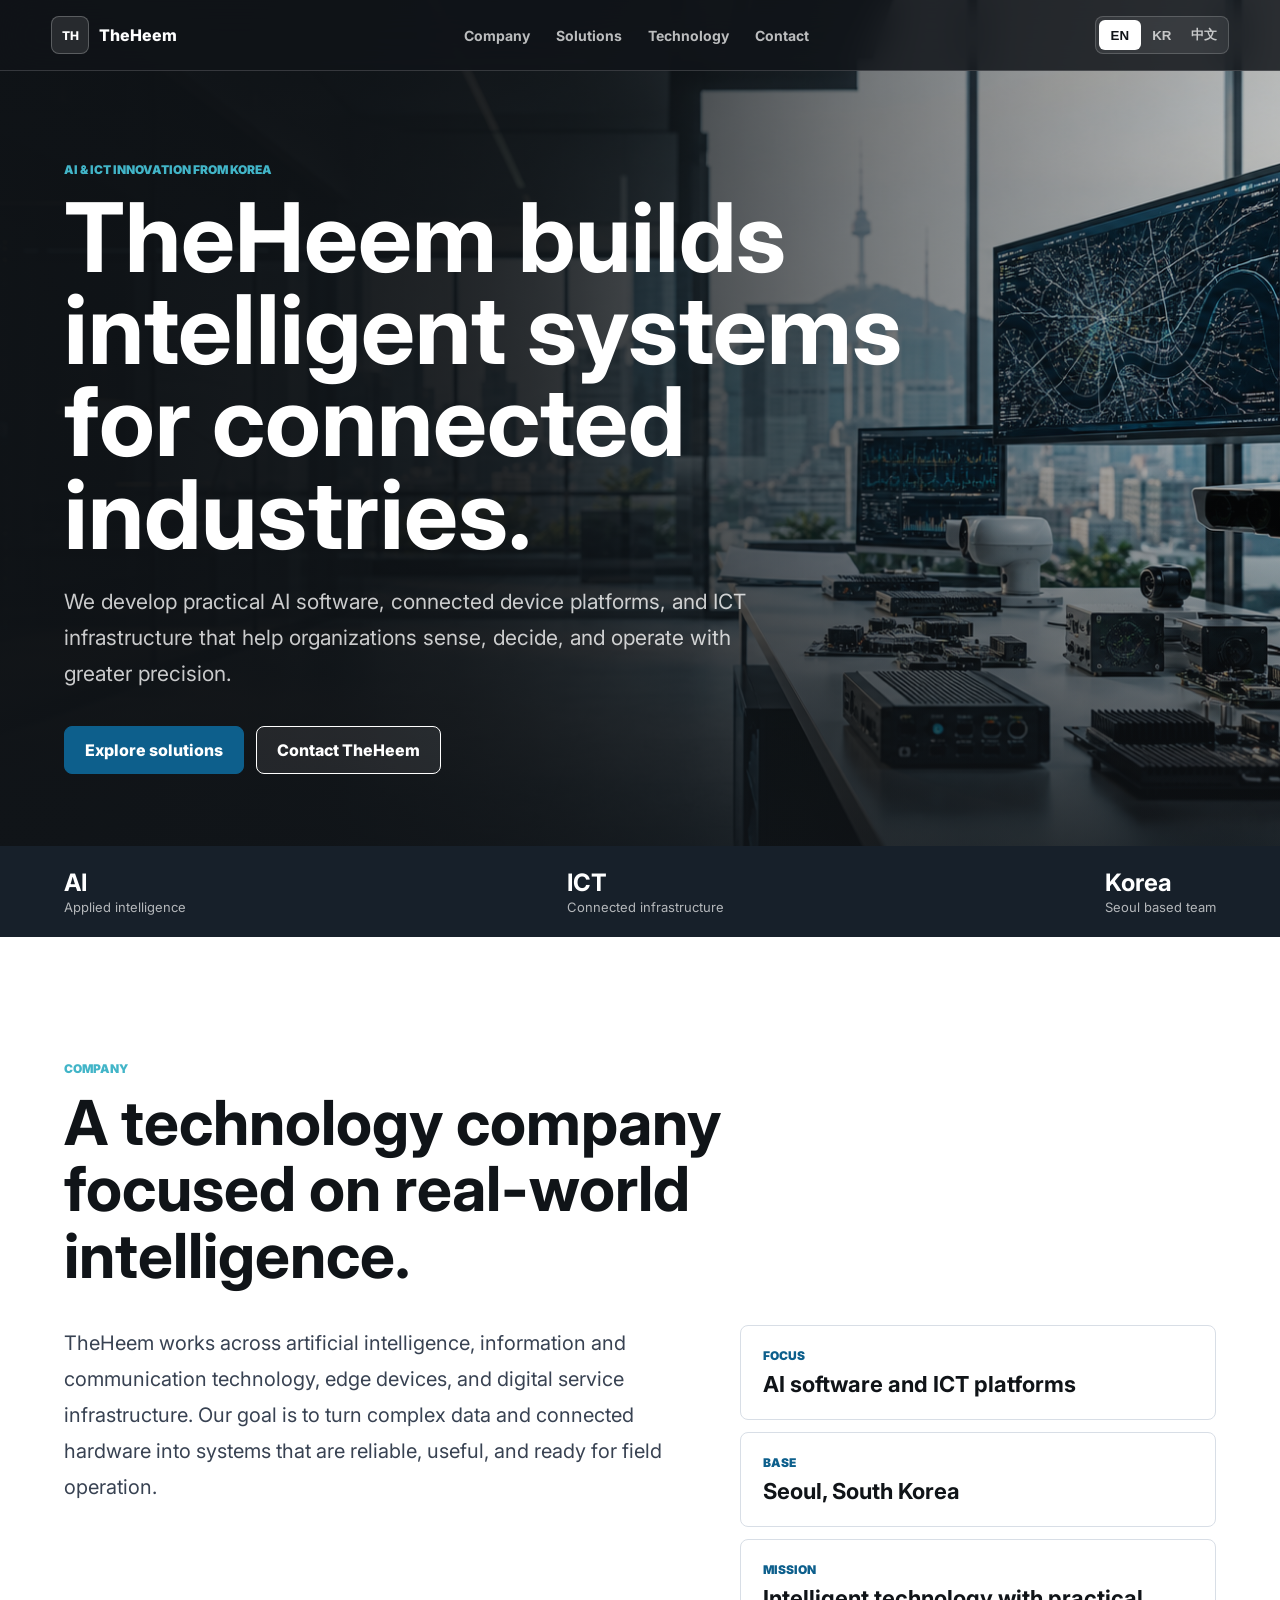
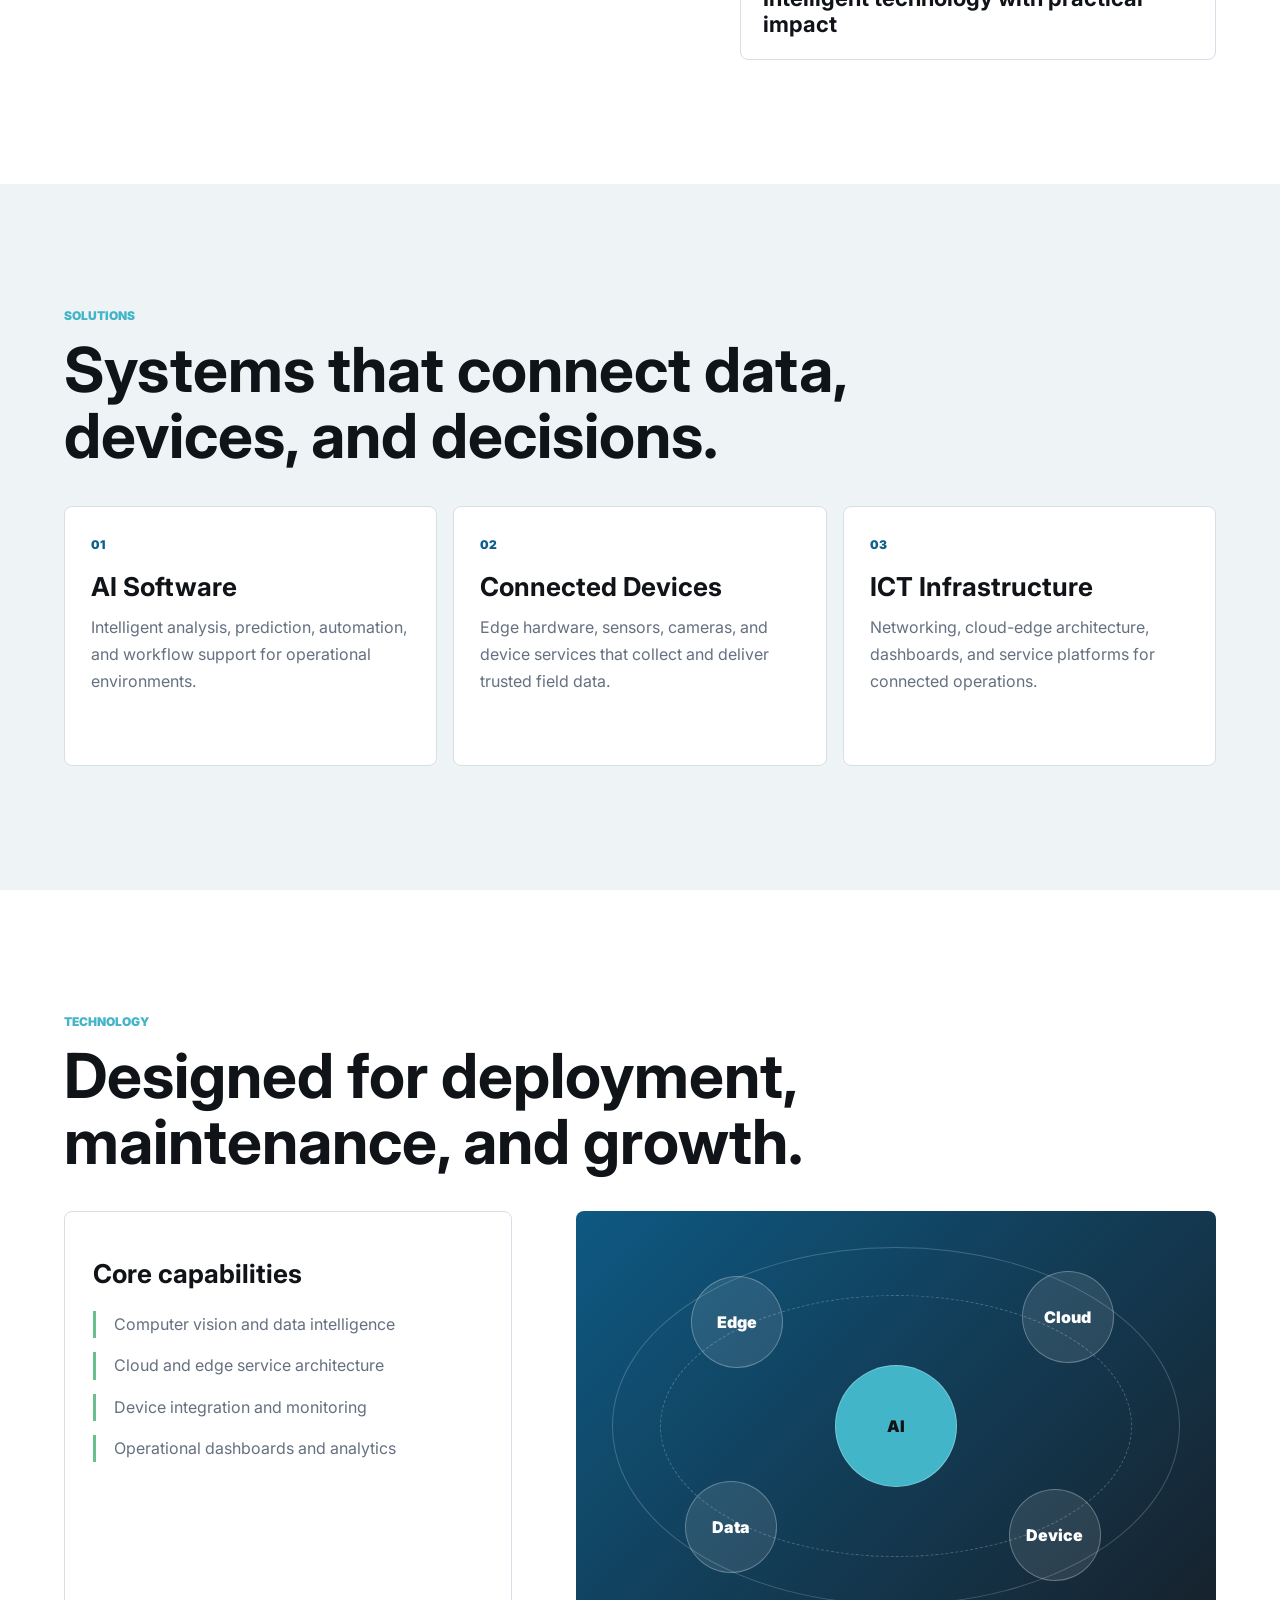
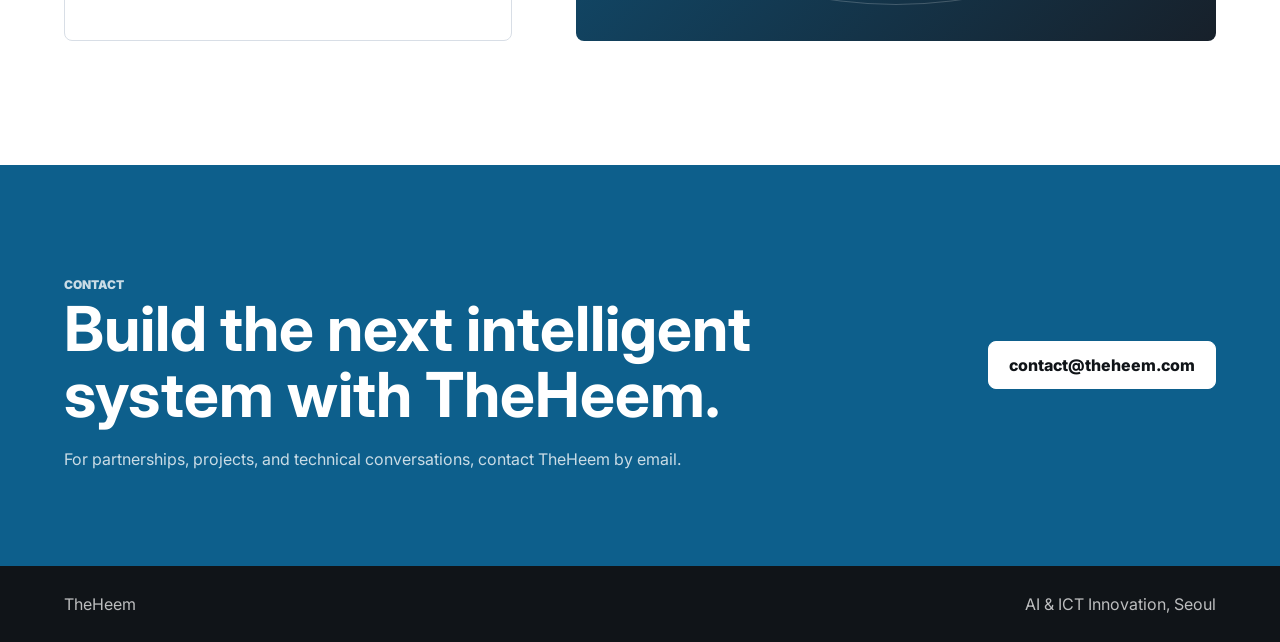
==== commit 8cae1e68: "Refocus site for TheHeem company" ====
--- a/index.html
+++ b/index.html
@@ -1,200 +1,185 @@
 <!doctype html>
-<html lang="zh-CN">
+<html lang="en">
   <head>
     <meta charset="UTF-8" />
     <meta name="viewport" content="width=device-width, initial-scale=1.0" />
-    <title>theheem | Web Project Studio</title>
+    <title>TheHeem | AI & ICT Innovation</title>
     <meta
       name="description"
-      content="theheem 网页建设项目官网，展示品牌网站、产品页面和数字体验建设能力。"
+      content="TheHeem is a South Korea based AI and ICT company building intelligent systems, connected devices, and practical digital infrastructure."
     />
     <link rel="preconnect" href="https://fonts.googleapis.com" />
     <link rel="preconnect" href="https://fonts.gstatic.com" crossorigin />
     <link
-      href="https://fonts.googleapis.com/css2?family=Inter:wght@500;600;700;800&family=Noto+Sans+SC:wght@400;500;700;900&display=swap"
+      href="https://fonts.googleapis.com/css2?family=Inter:wght@500;600;700;800&family=Noto+Sans+KR:wght@400;500;700;900&family=Noto+Sans+SC:wght@400;500;700;900&display=swap"
       rel="stylesheet"
     />
     <link rel="stylesheet" href="styles.css" />
   </head>
   <body>
     <header class="site-header">
-      <a class="brand" href="#top" aria-label="theheem home">
-        <span class="brand-mark">th</span>
-        <span>theheem</span>
+      <a class="brand" href="#top" aria-label="TheHeem home">
+        <span class="brand-mark">TH</span>
+        <span>TheHeem</span>
       </a>
       <nav class="desktop-nav" aria-label="Primary navigation">
-        <a href="#work">案例</a>
-        <a href="#services">服务</a>
-        <a href="#process">流程</a>
-        <a href="#contact">联系</a>
+        <a href="#company">Company</a>
+        <a href="#solutions">Solutions</a>
+        <a href="#technology">Technology</a>
+        <a href="#contact">Contact</a>
       </nav>
-      <button class="nav-toggle" type="button" aria-label="打开导航" aria-expanded="false">
-        <span></span>
-        <span></span>
-      </button>
+      <div class="header-actions">
+        <div class="language-switch" role="group" aria-label="Language">
+          <button class="lang-button active" type="button" data-lang="en">EN</button>
+          <button class="lang-button" type="button" data-lang="ko">KR</button>
+          <button class="lang-button" type="button" data-lang="zh">中文</button>
+        </div>
+        <button class="nav-toggle" type="button" aria-label="Open navigation" aria-expanded="false">
+          <span></span>
+          <span></span>
+        </button>
+      </div>
     </header>
 
     <nav class="mobile-nav" aria-label="Mobile navigation">
-      <a href="#work">案例</a>
-      <a href="#services">服务</a>
-      <a href="#process">流程</a>
-      <a href="#contact">联系</a>
+      <a href="#company">Company</a>
+      <a href="#solutions">Solutions</a>
+      <a href="#technology">Technology</a>
+      <a href="#contact">Contact</a>
     </nav>
 
     <main id="top">
       <section class="hero" aria-labelledby="hero-title">
-        <div class="hero-media" aria-hidden="true">
-          <div class="screen screen-one">
-            <div class="screen-top"></div>
-            <div class="screen-grid">
-              <span></span>
-              <span></span>
-              <span></span>
-              <span></span>
-            </div>
-          </div>
-          <div class="screen screen-two">
-            <div class="metric-row">
-              <strong>98</strong>
-              <span>Performance</span>
-            </div>
-            <div class="metric-line"></div>
-            <div class="metric-line short"></div>
-          </div>
-          <div class="orbit orbit-a"></div>
-          <div class="orbit orbit-b"></div>
-        </div>
+        <img
+          class="hero-image"
+          src="assets/hero-theheem.png"
+          alt="AI and ICT systems inside a modern technology lab"
+        />
+        <div class="hero-overlay"></div>
         <div class="hero-copy">
-          <p class="eyebrow">Web Project Studio</p>
-          <h1 id="hero-title">theheem 网页建设 project</h1>
-          <p class="hero-text">
-            为品牌、产品和创意项目建立清晰、快速、可扩展的网页体验。从视觉方向到上线交付，
-            让网站不只是好看，而是真的能被使用、被理解、被记住。
+          <p class="eyebrow" data-i18n="hero_eyebrow">AI & ICT Innovation from Korea</p>
+          <h1 id="hero-title" data-i18n="hero_title">TheHeem builds intelligent systems for connected industries.</h1>
+          <p class="hero-text" data-i18n="hero_text">
+            We develop practical AI software, connected device platforms, and ICT infrastructure that help organizations sense, decide, and operate with greater precision.
           </p>
           <div class="hero-actions">
-            <a class="button primary" href="#contact">开始项目</a>
-            <a class="button secondary" href="#work">查看案例</a>
+            <a class="button primary" href="#solutions" data-i18n="hero_primary">Explore solutions</a>
+            <a class="button secondary" href="#contact" data-i18n="hero_secondary">Contact TheHeem</a>
           </div>
         </div>
       </section>
 
-      <section class="status-strip" aria-label="Project highlights">
+      <section class="signal-strip" aria-label="TheHeem focus areas">
         <div>
-          <strong>4 周</strong>
-          <span>典型首版周期</span>
+          <strong>AI</strong>
+          <span data-i18n="strip_ai">Applied intelligence</span>
         </div>
         <div>
-          <strong>SEO</strong>
-          <span>结构化页面基础</span>
+          <strong>ICT</strong>
+          <span data-i18n="strip_ict">Connected infrastructure</span>
         </div>
         <div>
-          <strong>响应式</strong>
-          <span>手机与桌面一致体验</span>
+          <strong>Korea</strong>
+          <span data-i18n="strip_korea">Seoul based team</span>
         </div>
       </section>
 
-      <section class="section" id="work">
+      <section class="section company" id="company">
         <div class="section-heading">
-          <p class="eyebrow">Selected Work</p>
-          <h2>适合展示、转化和持续更新的网页系统</h2>
+          <p class="eyebrow" data-i18n="company_eyebrow">Company</p>
+          <h2 data-i18n="company_title">A technology company focused on real-world intelligence.</h2>
         </div>
-        <div class="work-grid">
-          <article class="work-card">
-            <div class="work-image product-site"></div>
-            <div class="work-body">
-              <span>Brand Site</span>
-              <h3>品牌官网</h3>
-              <p>用强识别的首屏和清楚的信息层级，让新访客快速理解品牌价值。</p>
-            </div>
+        <div class="company-layout">
+          <p data-i18n="company_text">
+            TheHeem works across artificial intelligence, information and communication technology, edge devices, and digital service infrastructure. Our goal is to turn complex data and connected hardware into systems that are reliable, useful, and ready for field operation.
+          </p>
+          <div class="company-facts">
+            <article>
+              <span data-i18n="fact_01_label">Focus</span>
+              <strong data-i18n="fact_01_value">AI software and ICT platforms</strong>
+            </article>
+            <article>
+              <span data-i18n="fact_02_label">Base</span>
+              <strong data-i18n="fact_02_value">Seoul, South Korea</strong>
+            </article>
+            <article>
+              <span data-i18n="fact_03_label">Mission</span>
+              <strong data-i18n="fact_03_value">Intelligent technology with practical impact</strong>
+            </article>
+          </div>
+        </div>
+      </section>
+
+      <section class="section solutions" id="solutions">
+        <div class="section-heading">
+          <p class="eyebrow" data-i18n="solutions_eyebrow">Solutions</p>
+          <h2 data-i18n="solutions_title">Systems that connect data, devices, and decisions.</h2>
+        </div>
+        <div class="solution-grid">
+          <article class="solution-card">
+            <span>01</span>
+            <h3 data-i18n="solution_01_title">AI Software</h3>
+            <p data-i18n="solution_01_text">
+              Intelligent analysis, prediction, automation, and workflow support for operational environments.
+            </p>
           </article>
-          <article class="work-card">
-            <div class="work-image launch-page"></div>
-            <div class="work-body">
-              <span>Launch Page</span>
-              <h3>产品发布页</h3>
-              <p>围绕转化路径组织内容，包含功能、证明、价格或预约入口。</p>
-            </div>
+          <article class="solution-card">
+            <span>02</span>
+            <h3 data-i18n="solution_02_title">Connected Devices</h3>
+            <p data-i18n="solution_02_text">
+              Edge hardware, sensors, cameras, and device services that collect and deliver trusted field data.
+            </p>
           </article>
-          <article class="work-card">
-            <div class="work-image editorial"></div>
-            <div class="work-body">
-              <span>Content System</span>
-              <h3>内容型页面</h3>
-              <p>为文章、作品集、活动和更新建立可维护的版式与组件规则。</p>
-            </div>
+          <article class="solution-card">
+            <span>03</span>
+            <h3 data-i18n="solution_03_title">ICT Infrastructure</h3>
+            <p data-i18n="solution_03_text">
+              Networking, cloud-edge architecture, dashboards, and service platforms for connected operations.
+            </p>
           </article>
         </div>
       </section>
 
-      <section class="section split" id="services">
+      <section class="section technology" id="technology">
         <div class="section-heading">
-          <p class="eyebrow">Services</p>
-          <h2>从一张想法草图到可上线页面</h2>
+          <p class="eyebrow" data-i18n="tech_eyebrow">Technology</p>
+          <h2 data-i18n="tech_title">Designed for deployment, maintenance, and growth.</h2>
         </div>
-        <div class="service-list">
-          <article>
-            <span>01</span>
-            <h3>网页策划</h3>
-            <p>梳理目标用户、页面结构、核心信息和转化路径。</p>
-          </article>
-          <article>
-            <span>02</span>
-            <h3>视觉设计</h3>
-            <p>建立配色、字体、组件和首屏视觉语言。</p>
-          </article>
-          <article>
-            <span>03</span>
-            <h3>前端建设</h3>
-            <p>交付响应式 HTML/CSS/JS 页面，兼顾速度和可维护性。</p>
-          </article>
-          <article>
-            <span>04</span>
-            <h3>上线支持</h3>
-            <p>整理部署文件、基础 SEO、访问统计和后续迭代建议。</p>
-          </article>
+        <div class="technology-grid">
+          <div class="tech-panel">
+            <h3 data-i18n="tech_panel_title">Core capabilities</h3>
+            <ul>
+              <li data-i18n="tech_01">Computer vision and data intelligence</li>
+              <li data-i18n="tech_02">Cloud and edge service architecture</li>
+              <li data-i18n="tech_03">Device integration and monitoring</li>
+              <li data-i18n="tech_04">Operational dashboards and analytics</li>
+            </ul>
+          </div>
+          <div class="system-map" aria-label="System architecture diagram">
+            <div class="node node-primary">AI</div>
+            <div class="node">Edge</div>
+            <div class="node">Cloud</div>
+            <div class="node">Device</div>
+            <div class="node">Data</div>
+          </div>
         </div>
-      </section>
-
-      <section class="section process" id="process">
-        <div class="section-heading">
-          <p class="eyebrow">Process</p>
-          <h2>合作流程简单、透明、可追踪</h2>
-        </div>
-        <ol class="timeline">
-          <li>
-            <strong>Discovery</strong>
-            <span>确认目标、内容、参考风格与页面范围。</span>
-          </li>
-          <li>
-            <strong>Design</strong>
-            <span>完成首屏方向、组件样式和关键页面版式。</span>
-          </li>
-          <li>
-            <strong>Build</strong>
-            <span>开发响应式页面并处理动效、表单与性能细节。</span>
-          </li>
-          <li>
-            <strong>Launch</strong>
-            <span>检查链接、文案、移动端布局后打包交付。</span>
-          </li>
-        </ol>
       </section>
 
       <section class="contact-band" id="contact">
         <div>
-          <p class="eyebrow">Start</p>
-          <h2>把 theheem 的网页项目启动起来</h2>
-          <p>
-            准备好品牌名、目标受众、参考网站和大致内容，就可以进入第一版页面建设。
+          <p class="eyebrow" data-i18n="contact_eyebrow">Contact</p>
+          <h2 data-i18n="contact_title">Build the next intelligent system with TheHeem.</h2>
+          <p data-i18n="contact_text">
+            For partnerships, projects, and technical conversations, contact TheHeem by email.
           </p>
         </div>
-        <a class="button primary light" href="mailto:hello@theheem.com">hello@theheem.com</a>
+        <a class="button primary light" href="mailto:contact@theheem.com">contact@theheem.com</a>
       </section>
     </main>
 
     <footer>
-      <span>theheem</span>
-      <span>Web project build, 2026</span>
+      <span>TheHeem</span>
+      <span>AI & ICT Innovation, Seoul</span>
     </footer>
 
     <script src="script.js"></script>
--- a/styles.css
+++ b/styles.css
@@ -1,14 +1,14 @@
 :root {
-  --ink: #121417;
-  --muted: #5f6874;
-  --line: #d9dee4;
-  --paper: #f7f3ec;
+  --ink: #101418;
+  --muted: #657080;
+  --line: #d8dee6;
+  --paper: #f5f7f8;
   --surface: #ffffff;
-  --clay: #b45238;
-  --teal: #116d6e;
-  --mint: #8fd2bd;
-  --yellow: #f0bd4f;
-  --charcoal: #20262d;
+  --blue: #0d5f8c;
+  --cyan: #42b5c8;
+  --green: #6abf8f;
+  --gold: #d5a84f;
+  --charcoal: #17202a;
 }
 
 * {
@@ -23,7 +23,7 @@
   margin: 0;
   color: var(--ink);
   background: var(--paper);
-  font-family: "Inter", "Noto Sans SC", system-ui, sans-serif;
+  font-family: "Inter", "Noto Sans KR", "Noto Sans SC", system-ui, sans-serif;
 }
 
 a {
@@ -40,17 +40,20 @@
   display: flex;
   align-items: center;
   justify-content: space-between;
-  padding: 18px clamp(18px, 4vw, 56px);
-  border-bottom: 1px solid rgba(18, 20, 23, 0.08);
-  background: rgba(247, 243, 236, 0.86);
+  gap: 18px;
+  padding: 16px clamp(18px, 4vw, 56px);
+  border-bottom: 1px solid rgba(255, 255, 255, 0.16);
+  background: rgba(16, 20, 24, 0.84);
+  color: #fff;
   backdrop-filter: blur(18px);
 }
 
 .brand,
 .desktop-nav,
+.header-actions,
 .hero-actions,
 footer,
-.status-strip {
+.signal-strip {
   display: flex;
   align-items: center;
 }
@@ -58,38 +61,66 @@
 .brand {
   gap: 10px;
   font-weight: 800;
-  letter-spacing: 0;
 }
 
 .brand-mark {
   display: grid;
-  width: 36px;
-  height: 36px;
+  width: 38px;
+  height: 38px;
   place-items: center;
-  color: #fff;
-  background: var(--ink);
-  border-radius: 8px;
-  font-size: 13px;
+  border: 1px solid rgba(255, 255, 255, 0.24);
+  border-radius: 8px;
+  background: rgba(255, 255, 255, 0.1);
+  color: #fff;
+  font-size: 12px;
 }
 
 .desktop-nav {
-  gap: 28px;
-  color: var(--muted);
+  gap: 26px;
+  color: rgba(255, 255, 255, 0.72);
   font-size: 14px;
   font-weight: 700;
 }
 
 .desktop-nav a:hover {
+  color: #fff;
+}
+
+.header-actions {
+  gap: 10px;
+}
+
+.language-switch {
+  display: flex;
+  padding: 3px;
+  border: 1px solid rgba(255, 255, 255, 0.18);
+  border-radius: 8px;
+  background: rgba(255, 255, 255, 0.08);
+}
+
+.lang-button {
+  min-width: 42px;
+  height: 30px;
+  border: 0;
+  border-radius: 6px;
+  color: rgba(255, 255, 255, 0.72);
+  background: transparent;
+  font-weight: 800;
+  cursor: pointer;
+}
+
+.lang-button.active {
   color: var(--ink);
+  background: #fff;
 }
 
 .nav-toggle {
   display: none;
   width: 42px;
   height: 42px;
-  border: 1px solid var(--line);
-  border-radius: 8px;
-  background: var(--surface);
+  border: 1px solid rgba(255, 255, 255, 0.2);
+  border-radius: 8px;
+  background: rgba(255, 255, 255, 0.08);
   cursor: pointer;
 }
 
@@ -98,7 +129,7 @@
   width: 18px;
   height: 2px;
   margin: 5px auto;
-  background: var(--ink);
+  background: #fff;
 }
 
 .mobile-nav {
@@ -110,8 +141,9 @@
   display: none;
   padding: 12px;
   border: 1px solid var(--line);
+  border-radius: 8px;
   background: var(--surface);
-  box-shadow: 0 18px 40px rgba(18, 20, 23, 0.12);
+  box-shadow: 0 18px 40px rgba(16, 20, 24, 0.18);
 }
 
 .mobile-nav.open {
@@ -122,38 +154,47 @@
 .mobile-nav a {
   padding: 14px;
   border-radius: 8px;
-  font-weight: 700;
+  font-weight: 800;
 }
 
 .hero {
   position: relative;
-  min-height: 92vh;
-  display: grid;
-  grid-template-columns: minmax(0, 1fr) minmax(320px, 0.86fr);
-  align-items: center;
-  gap: clamp(32px, 6vw, 88px);
-  padding: 118px clamp(18px, 5vw, 72px) 70px;
+  min-height: 94vh;
+  display: grid;
+  align-items: end;
+  padding: 132px clamp(18px, 5vw, 72px) 72px;
   overflow: hidden;
-}
-
-.hero-media {
+  color: #fff;
+  background: var(--charcoal);
+}
+
+.hero-image,
+.hero-overlay {
   position: absolute;
   inset: 0;
+}
+
+.hero-image {
+  width: 100%;
+  height: 100%;
+  object-fit: cover;
+}
+
+.hero-overlay {
   background:
-    linear-gradient(120deg, rgba(143, 210, 189, 0.72), rgba(240, 189, 79, 0.45)),
-    linear-gradient(90deg, rgba(247, 243, 236, 0.18), rgba(18, 20, 23, 0.16));
-  clip-path: polygon(46% 0, 100% 0, 100% 100%, 58% 100%);
+    linear-gradient(90deg, rgba(16, 20, 24, 0.92) 0%, rgba(16, 20, 24, 0.74) 42%, rgba(16, 20, 24, 0.22) 100%),
+    linear-gradient(0deg, rgba(16, 20, 24, 0.72) 0%, transparent 38%);
 }
 
 .hero-copy {
   position: relative;
   z-index: 2;
-  max-width: 760px;
+  max-width: 860px;
 }
 
 .eyebrow {
   margin: 0 0 14px;
-  color: var(--teal);
+  color: var(--cyan);
   font-size: 12px;
   font-weight: 900;
   text-transform: uppercase;
@@ -167,18 +208,18 @@
 }
 
 h1 {
-  max-width: 780px;
-  margin-bottom: 22px;
-  font-size: clamp(48px, 8vw, 104px);
-  line-height: 0.94;
+  max-width: 920px;
+  margin-bottom: 24px;
+  font-size: clamp(46px, 7.6vw, 96px);
+  line-height: 0.96;
   letter-spacing: 0;
 }
 
 .hero-text {
-  max-width: 650px;
-  color: #3b424b;
+  max-width: 710px;
+  color: rgba(255, 255, 255, 0.78);
   font-size: clamp(17px, 2vw, 21px);
-  line-height: 1.75;
+  line-height: 1.72;
 }
 
 .hero-actions {
@@ -189,287 +230,260 @@
 
 .button {
   display: inline-flex;
-  min-height: 46px;
+  min-height: 48px;
   align-items: center;
   justify-content: center;
   padding: 0 20px;
-  border: 1px solid var(--ink);
+  border: 1px solid currentColor;
   border-radius: 8px;
   font-weight: 800;
 }
 
 .button.primary {
   color: #fff;
-  background: var(--ink);
+  border-color: var(--blue);
+  background: var(--blue);
 }
 
 .button.secondary {
-  background: rgba(255, 255, 255, 0.58);
+  color: #fff;
+  background: rgba(255, 255, 255, 0.08);
 }
 
 .button.light {
   color: var(--ink);
+  border-color: #fff;
   background: #fff;
 }
 
-.screen {
-  position: absolute;
-  right: clamp(22px, 7vw, 118px);
-  border: 1px solid rgba(18, 20, 23, 0.18);
-  border-radius: 8px;
-  background: rgba(255, 255, 255, 0.78);
-  box-shadow: 0 24px 70px rgba(18, 20, 23, 0.18);
-}
-
-.screen-one {
-  top: 22%;
-  width: min(420px, 36vw);
-  aspect-ratio: 1.22;
-  padding: 18px;
-}
-
-.screen-two {
-  top: 58%;
-  width: min(300px, 28vw);
-  min-height: 170px;
-  padding: 22px;
-  transform: translateX(-44%);
-}
-
-.screen-top {
-  height: 42%;
-  border-radius: 8px;
-  background:
-    linear-gradient(135deg, rgba(180, 82, 56, 0.9), rgba(240, 189, 79, 0.92)),
-    var(--clay);
-}
-
-.screen-grid {
-  display: grid;
-  grid-template-columns: repeat(2, 1fr);
-  gap: 12px;
-  margin-top: 14px;
-}
-
-.screen-grid span {
-  height: 48px;
-  border-radius: 8px;
-  background: rgba(32, 38, 45, 0.12);
-}
-
-.metric-row {
-  display: flex;
-  align-items: baseline;
-  justify-content: space-between;
-}
-
-.metric-row strong {
-  font-size: 56px;
-}
-
-.metric-row span {
-  color: var(--muted);
-  font-weight: 800;
-}
-
-.metric-line {
-  height: 12px;
-  margin-top: 22px;
-  border-radius: 999px;
-  background: var(--teal);
-}
-
-.metric-line.short {
-  width: 64%;
-  background: var(--yellow);
-}
-
-.orbit {
-  position: absolute;
-  border: 2px solid rgba(18, 20, 23, 0.14);
-  border-radius: 50%;
-}
-
-.orbit-a {
-  right: 24%;
-  top: 17%;
-  width: 220px;
-  height: 220px;
-}
-
-.orbit-b {
-  right: 6%;
-  bottom: 12%;
-  width: 340px;
-  height: 340px;
-}
-
-.status-strip {
+.signal-strip {
   justify-content: space-between;
   gap: 18px;
-  padding: 20px clamp(18px, 5vw, 72px);
+  padding: 22px clamp(18px, 5vw, 72px);
   color: #fff;
   background: var(--charcoal);
 }
 
-.status-strip div {
+.signal-strip div {
   display: grid;
   gap: 2px;
 }
 
-.status-strip strong {
+.signal-strip strong {
   font-size: 24px;
 }
 
-.status-strip span {
-  color: rgba(255, 255, 255, 0.72);
+.signal-strip span {
+  color: rgba(255, 255, 255, 0.68);
   font-size: 13px;
 }
 
 .section {
-  padding: clamp(70px, 10vw, 120px) clamp(18px, 5vw, 72px);
+  padding: clamp(72px, 10vw, 124px) clamp(18px, 5vw, 72px);
 }
 
 .section-heading {
-  max-width: 760px;
-  margin-bottom: 34px;
+  max-width: 850px;
+  margin-bottom: 36px;
 }
 
 h2 {
   margin-bottom: 0;
   font-size: clamp(32px, 5vw, 62px);
-  line-height: 1.06;
+  line-height: 1.07;
   letter-spacing: 0;
 }
 
-.work-grid {
+.company {
+  background: #fff;
+}
+
+.company-layout {
+  display: grid;
+  grid-template-columns: minmax(0, 0.9fr) minmax(320px, 0.7fr);
+  gap: clamp(28px, 5vw, 70px);
+}
+
+.company-layout > p {
+  color: #384252;
+  font-size: 20px;
+  line-height: 1.8;
+}
+
+.company-facts {
+  display: grid;
+  gap: 12px;
+}
+
+.company-facts article,
+.solution-card,
+.tech-panel {
+  border: 1px solid var(--line);
+  border-radius: 8px;
+  background: var(--surface);
+}
+
+.company-facts article {
+  display: grid;
+  gap: 8px;
+  padding: 22px;
+}
+
+.company-facts span,
+.solution-card span {
+  color: var(--blue);
+  font-size: 12px;
+  font-weight: 900;
+  text-transform: uppercase;
+}
+
+.company-facts strong {
+  font-size: 22px;
+}
+
+.solutions {
+  background: #eef4f5;
+}
+
+.solution-grid {
   display: grid;
   grid-template-columns: repeat(3, minmax(0, 1fr));
-  gap: 18px;
-}
-
-.work-card {
+  gap: 16px;
+}
+
+.solution-card {
   position: relative;
   overflow: hidden;
-  border: 1px solid var(--line);
-  border-radius: 8px;
-  background: var(--surface);
-}
-
-.work-card::before,
-.service-list article::before {
+  min-height: 260px;
+  padding: 26px;
+}
+
+.solution-card::before {
   position: absolute;
   inset: 0;
   pointer-events: none;
   content: "";
   background: radial-gradient(
     circle at var(--x, 50%) var(--y, 50%),
-    rgba(255, 255, 255, 0.46),
-    transparent 32%
+    rgba(66, 181, 200, 0.18),
+    transparent 34%
   );
   opacity: 0;
   transition: opacity 180ms ease;
 }
 
-.work-card:hover::before,
-.service-list article:hover::before {
+.solution-card:hover::before {
   opacity: 1;
 }
 
-.work-image {
-  min-height: 230px;
-  background-size: cover;
-}
-
-.product-site {
-  background:
-    linear-gradient(135deg, rgba(17, 109, 110, 0.92), rgba(143, 210, 189, 0.72)),
-    repeating-linear-gradient(90deg, transparent 0 28px, rgba(255, 255, 255, 0.2) 28px 30px);
-}
-
-.launch-page {
-  background:
-    radial-gradient(circle at 70% 24%, rgba(255, 255, 255, 0.72) 0 11%, transparent 12%),
-    linear-gradient(135deg, rgba(180, 82, 56, 0.9), rgba(32, 38, 45, 0.9));
-}
-
-.editorial {
-  background:
-    linear-gradient(90deg, rgba(255, 255, 255, 0.34) 0 22%, transparent 22% 100%),
-    linear-gradient(135deg, rgba(240, 189, 79, 0.94), rgba(143, 210, 189, 0.82));
-}
-
-.work-body {
-  padding: 22px;
-}
-
-.work-body span,
-.service-list span {
-  color: var(--teal);
-  font-size: 12px;
-  font-weight: 900;
-}
-
-.work-body h3,
-.service-list h3 {
-  margin: 8px 0 10px;
-  font-size: 24px;
-}
-
-.work-body p,
-.service-list p,
-.timeline span,
+.solution-card h3,
+.tech-panel h3 {
+  margin: 18px 0 12px;
+  font-size: 26px;
+}
+
+.solution-card p,
+.tech-panel li,
 .contact-band p {
   color: var(--muted);
   line-height: 1.7;
 }
 
-.split {
-  display: grid;
-  grid-template-columns: minmax(260px, 0.7fr) minmax(0, 1fr);
-  gap: clamp(28px, 5vw, 68px);
+.technology {
   background: #fff;
 }
 
-.service-list {
-  display: grid;
-  grid-template-columns: repeat(2, minmax(0, 1fr));
-  gap: 16px;
-}
-
-.service-list article {
+.technology-grid {
+  display: grid;
+  grid-template-columns: minmax(300px, 0.7fr) minmax(0, 1fr);
+  gap: clamp(24px, 5vw, 64px);
+  align-items: stretch;
+}
+
+.tech-panel {
+  padding: 28px;
+}
+
+.tech-panel ul {
+  display: grid;
+  gap: 14px;
+  padding: 0;
+  margin: 22px 0 0;
+  list-style: none;
+}
+
+.tech-panel li {
+  padding-left: 18px;
+  border-left: 3px solid var(--green);
+}
+
+.system-map {
   position: relative;
+  min-height: 430px;
   overflow: hidden;
-  padding: 24px;
-  border: 1px solid var(--line);
-  border-radius: 8px;
-  background: #fbfaf7;
-}
-
-.process {
-  background: #eef5f1;
-}
-
-.timeline {
-  display: grid;
-  grid-template-columns: repeat(4, minmax(0, 1fr));
-  gap: 12px;
-  padding: 0;
-  margin: 0;
-  list-style: none;
-}
-
-.timeline li {
-  display: grid;
-  min-height: 170px;
-  align-content: space-between;
-  padding: 20px;
-  border-top: 4px solid var(--teal);
-  background: rgba(255, 255, 255, 0.72);
-}
-
-.timeline strong {
-  font-size: 20px;
+  border-radius: 8px;
+  background:
+    linear-gradient(135deg, rgba(13, 95, 140, 0.9), rgba(23, 32, 42, 0.96)),
+    var(--charcoal);
+}
+
+.system-map::before {
+  position: absolute;
+  inset: 36px;
+  content: "";
+  border: 1px solid rgba(255, 255, 255, 0.2);
+  border-radius: 50%;
+}
+
+.system-map::after {
+  position: absolute;
+  inset: 84px;
+  content: "";
+  border: 1px dashed rgba(255, 255, 255, 0.24);
+  border-radius: 50%;
+}
+
+.node {
+  position: absolute;
+  display: grid;
+  width: 92px;
+  height: 92px;
+  place-items: center;
+  border: 1px solid rgba(255, 255, 255, 0.28);
+  border-radius: 50%;
+  color: #fff;
+  background: rgba(255, 255, 255, 0.1);
+  font-weight: 900;
+}
+
+.node-primary {
+  top: 50%;
+  left: 50%;
+  width: 122px;
+  height: 122px;
+  background: var(--cyan);
+  color: var(--ink);
+  transform: translate(-50%, -50%);
+}
+
+.node:nth-child(2) {
+  top: 15%;
+  left: 18%;
+}
+
+.node:nth-child(3) {
+  top: 14%;
+  right: 16%;
+}
+
+.node:nth-child(4) {
+  right: 18%;
+  bottom: 14%;
+}
+
+.node:nth-child(5) {
+  left: 17%;
+  bottom: 16%;
 }
 
 .contact-band {
@@ -477,18 +491,18 @@
   align-items: center;
   justify-content: space-between;
   gap: 24px;
-  padding: clamp(54px, 7vw, 88px) clamp(18px, 5vw, 72px);
-  color: #fff;
-  background: var(--clay);
+  padding: clamp(56px, 8vw, 92px) clamp(18px, 5vw, 72px);
+  color: #fff;
+  background: var(--blue);
 }
 
 .contact-band .eyebrow,
 .contact-band p {
-  color: rgba(255, 255, 255, 0.76);
+  color: rgba(255, 255, 255, 0.78);
 }
 
 .contact-band h2 {
-  max-width: 760px;
+  max-width: 780px;
 }
 
 .contact-band p {
@@ -504,7 +518,7 @@
   background: var(--ink);
 }
 
-@media (max-width: 860px) {
+@media (max-width: 920px) {
   .desktop-nav {
     display: none;
   }
@@ -513,39 +527,21 @@
     display: block;
   }
 
+  .language-switch {
+    display: none;
+  }
+
   .hero {
-    min-height: auto;
+    min-height: 760px;
+  }
+
+  .company-layout,
+  .solution-grid,
+  .technology-grid {
     grid-template-columns: 1fr;
-    padding-top: 116px;
-  }
-
-  .hero-media {
-    position: relative;
-    min-height: 360px;
-    grid-row: 2;
-    clip-path: none;
-    border-radius: 8px;
-  }
-
-  .screen-one {
-    width: 70%;
-    right: 7%;
-    top: 16%;
-  }
-
-  .screen-two {
-    width: 52%;
-    right: 2%;
-    top: 55%;
-  }
-
-  .work-grid,
-  .split,
-  .timeline {
-    grid-template-columns: 1fr;
-  }
-
-  .status-strip,
+  }
+
+  .signal-strip,
   .contact-band,
   footer {
     align-items: flex-start;
@@ -555,11 +551,11 @@
 
 @media (max-width: 560px) {
   h1 {
-    font-size: 46px;
-  }
-
-  .service-list {
-    grid-template-columns: 1fr;
+    font-size: 44px;
+  }
+
+  .hero {
+    min-height: 720px;
   }
 
   .hero-actions,
@@ -567,7 +563,18 @@
     width: 100%;
   }
 
-  .screen-two {
-    transform: translateX(-28%);
-  }
-}
+  .system-map {
+    min-height: 340px;
+  }
+
+  .node {
+    width: 72px;
+    height: 72px;
+    font-size: 13px;
+  }
+
+  .node-primary {
+    width: 96px;
+    height: 96px;
+  }
+}
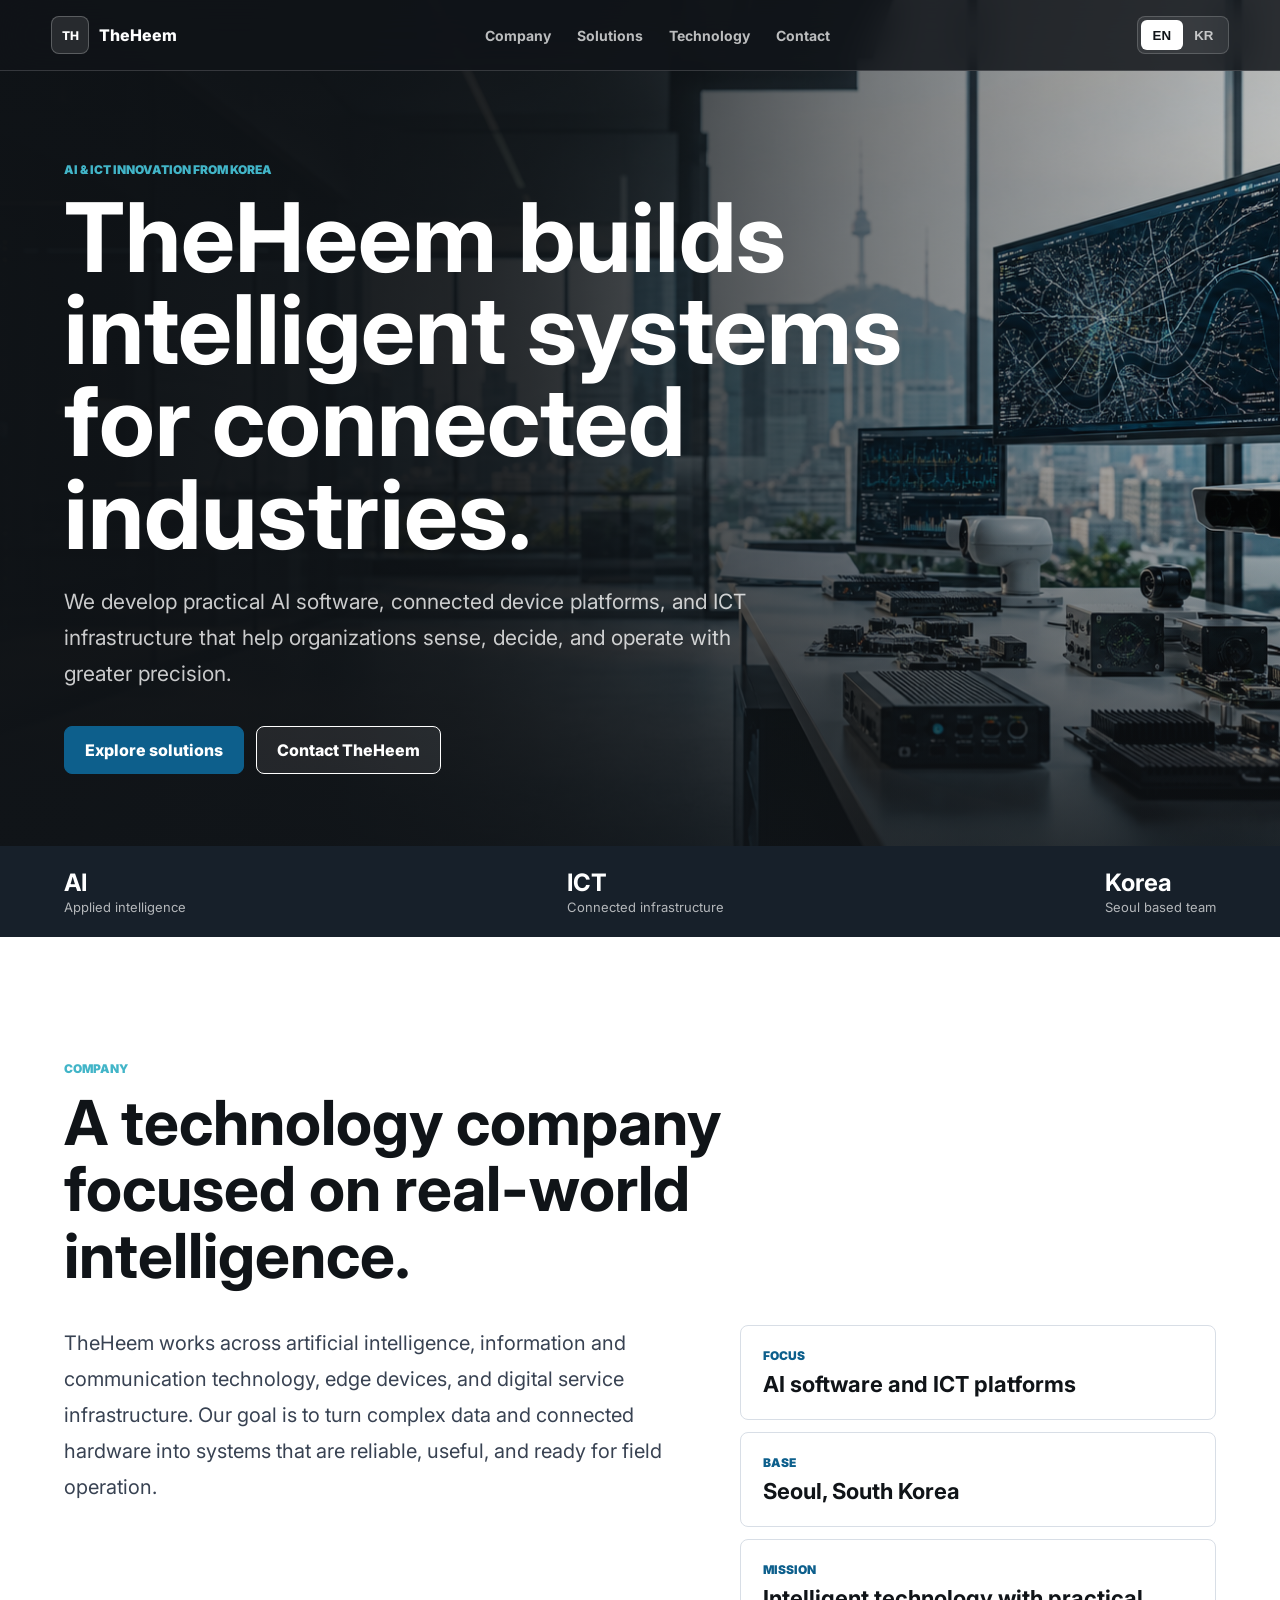
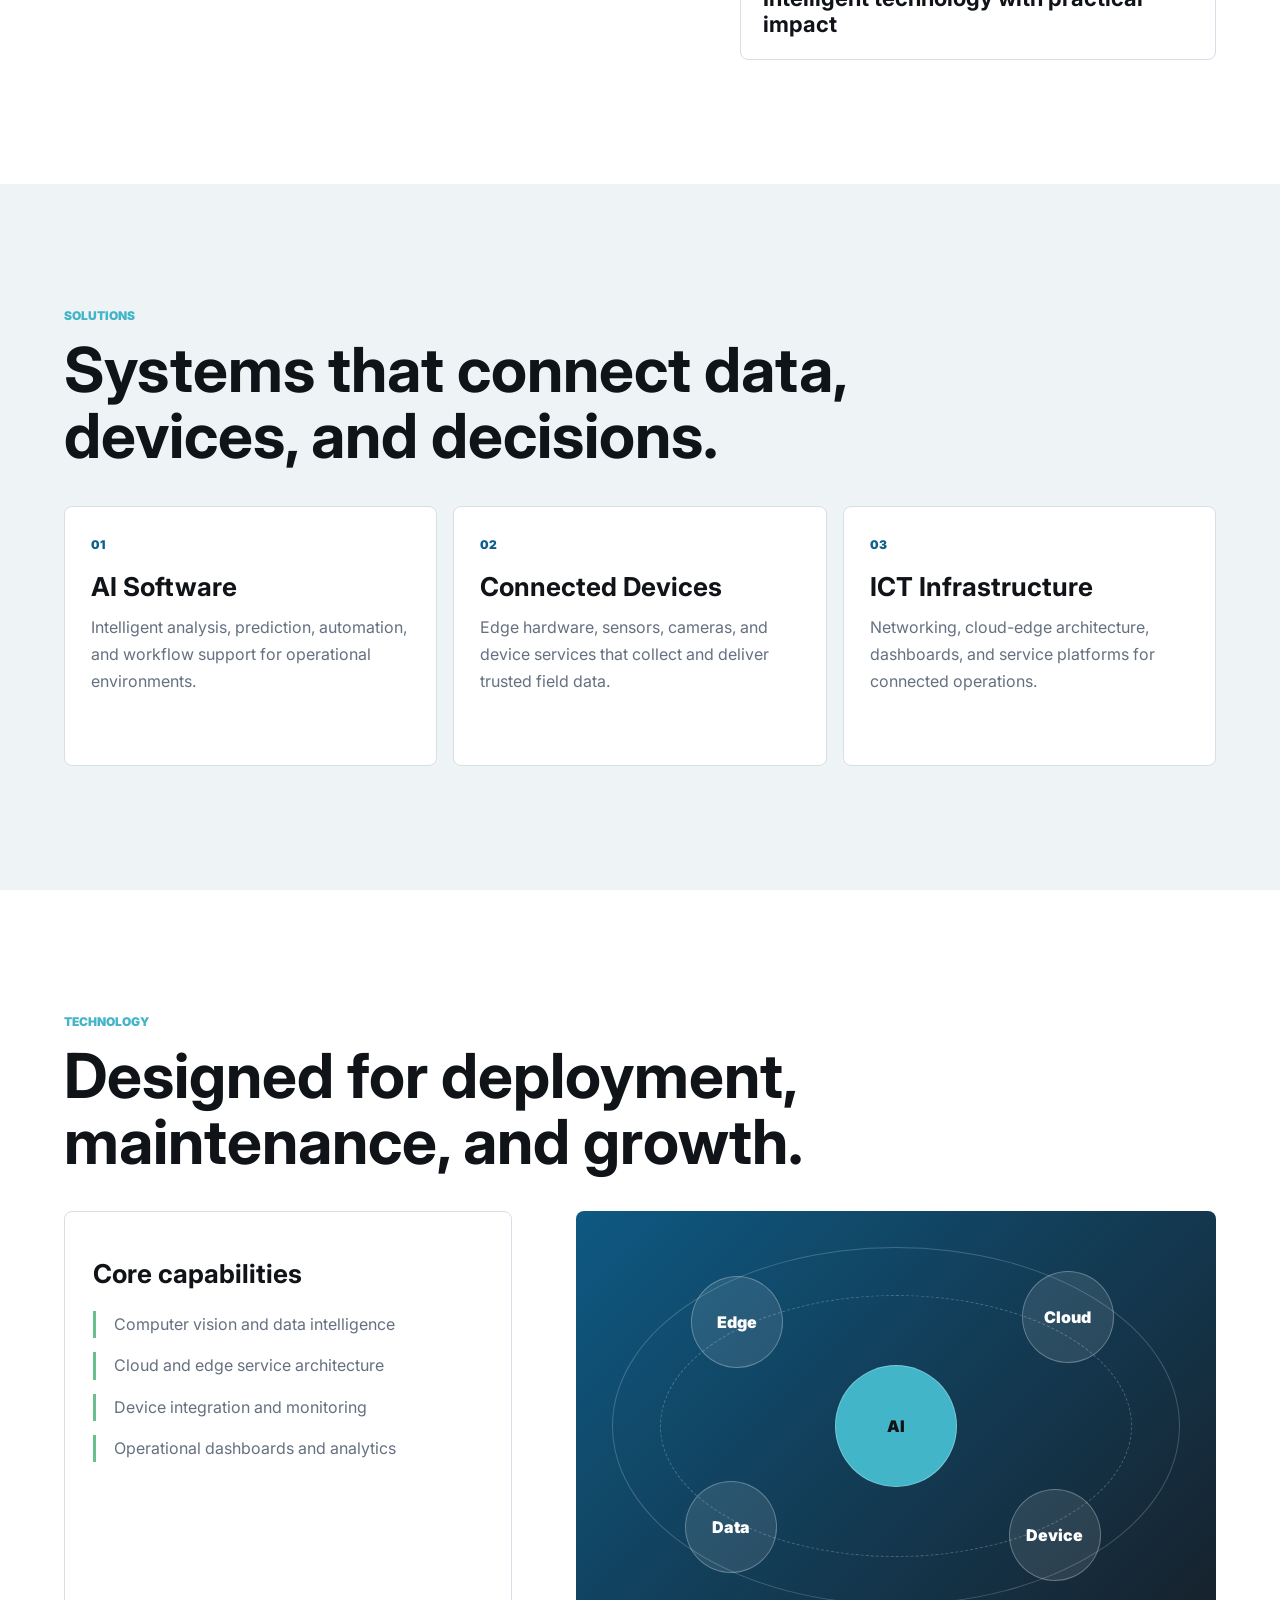
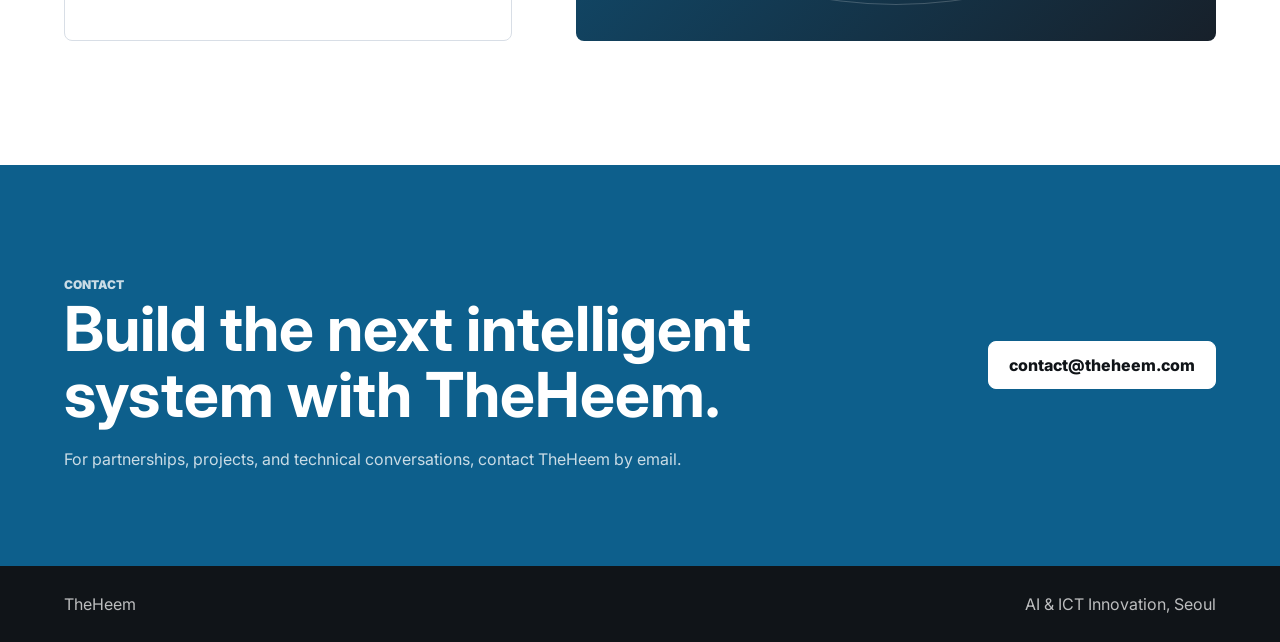
==== commit aecb384c: "Limit site languages to English and Korean" ====
--- a/index.html
+++ b/index.html
@@ -32,7 +32,6 @@
         <div class="language-switch" role="group" aria-label="Language">
           <button class="lang-button active" type="button" data-lang="en">EN</button>
           <button class="lang-button" type="button" data-lang="ko">KR</button>
-          <button class="lang-button" type="button" data-lang="zh">中文</button>
         </div>
         <button class="nav-toggle" type="button" aria-label="Open navigation" aria-expanded="false">
           <span></span>
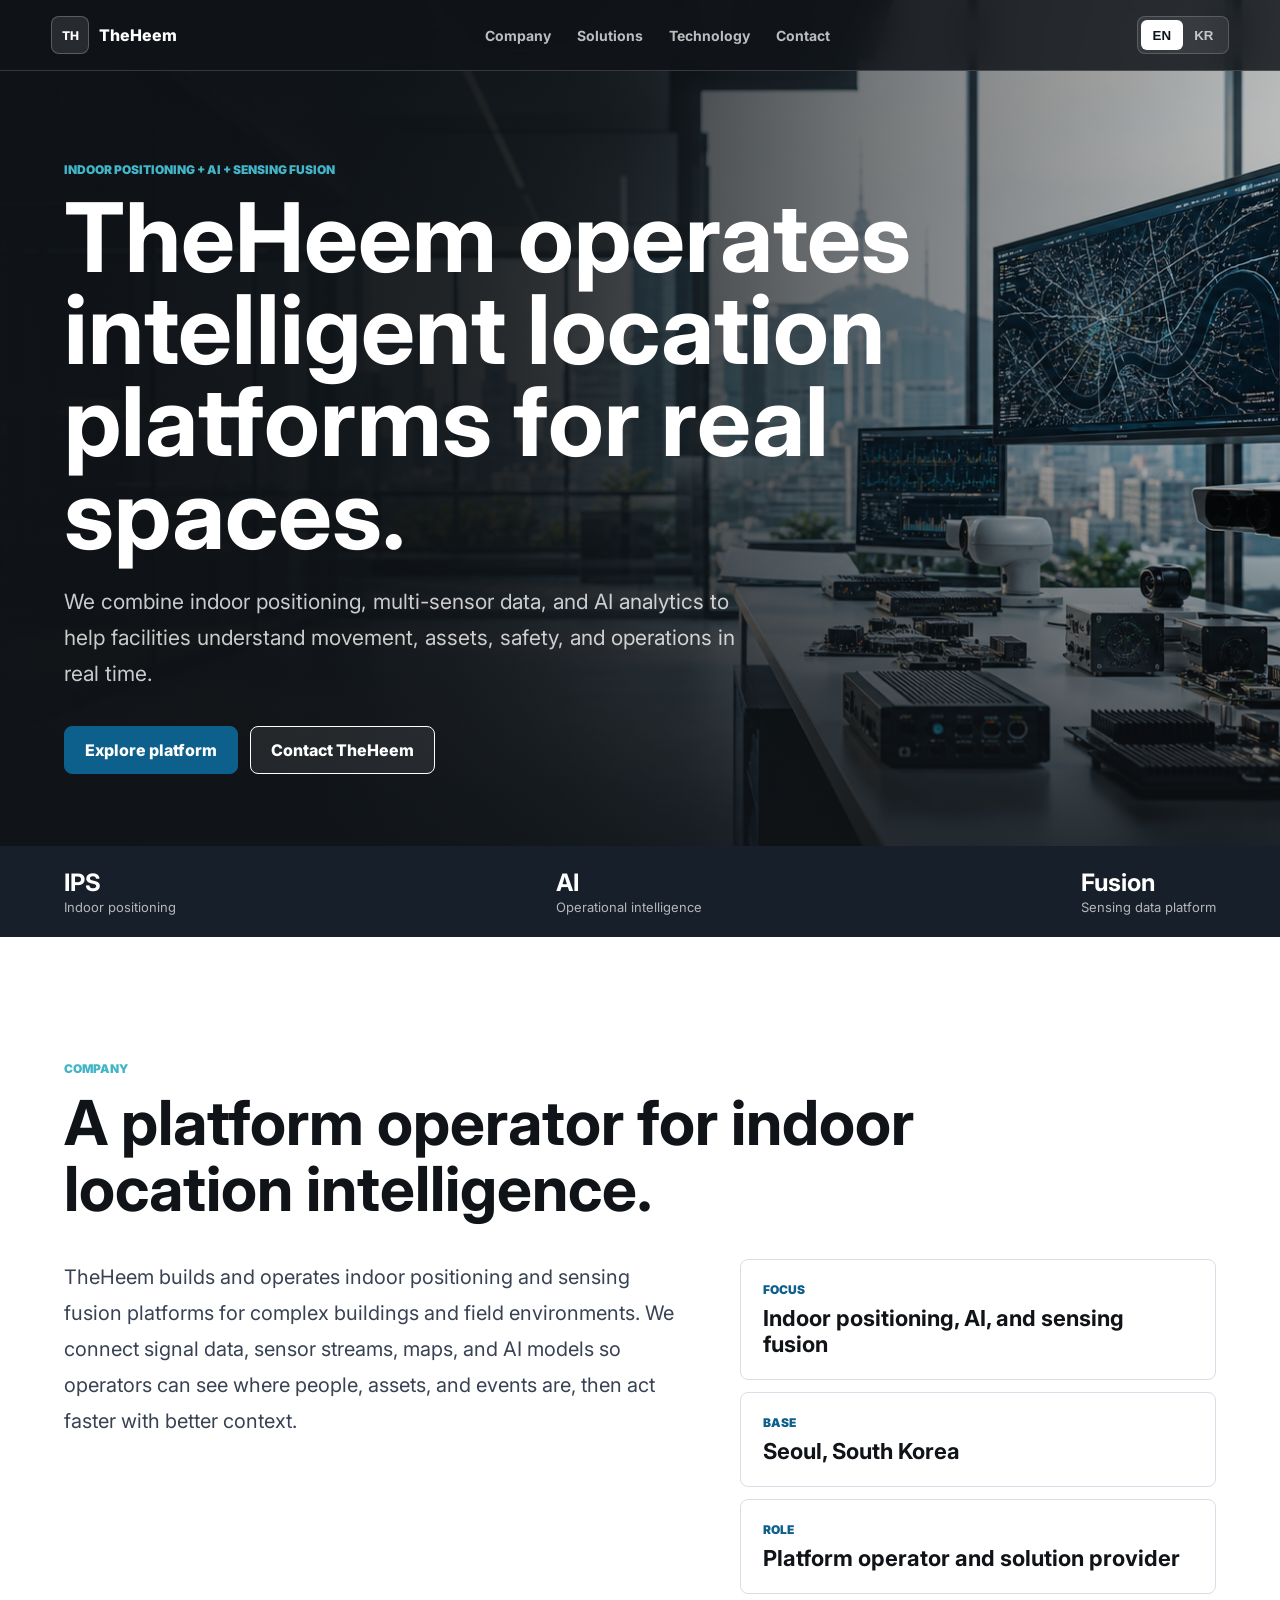
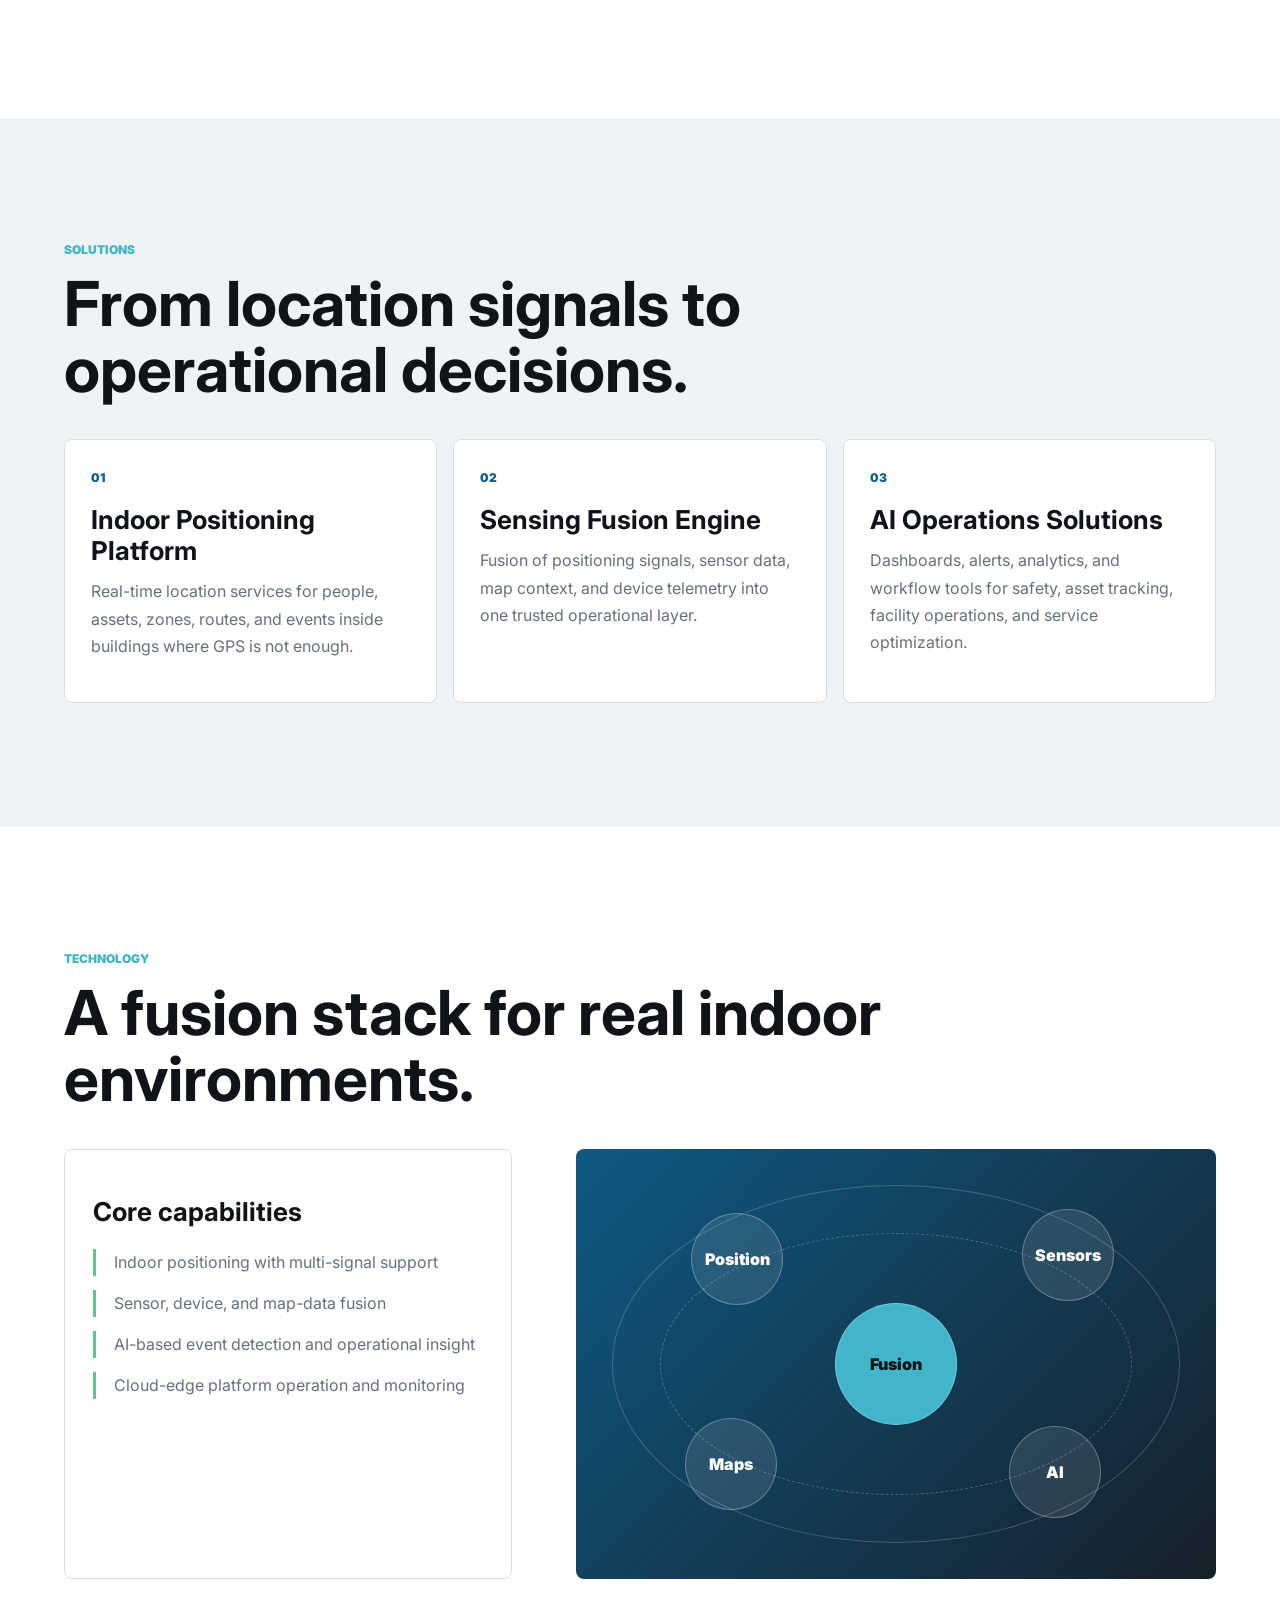
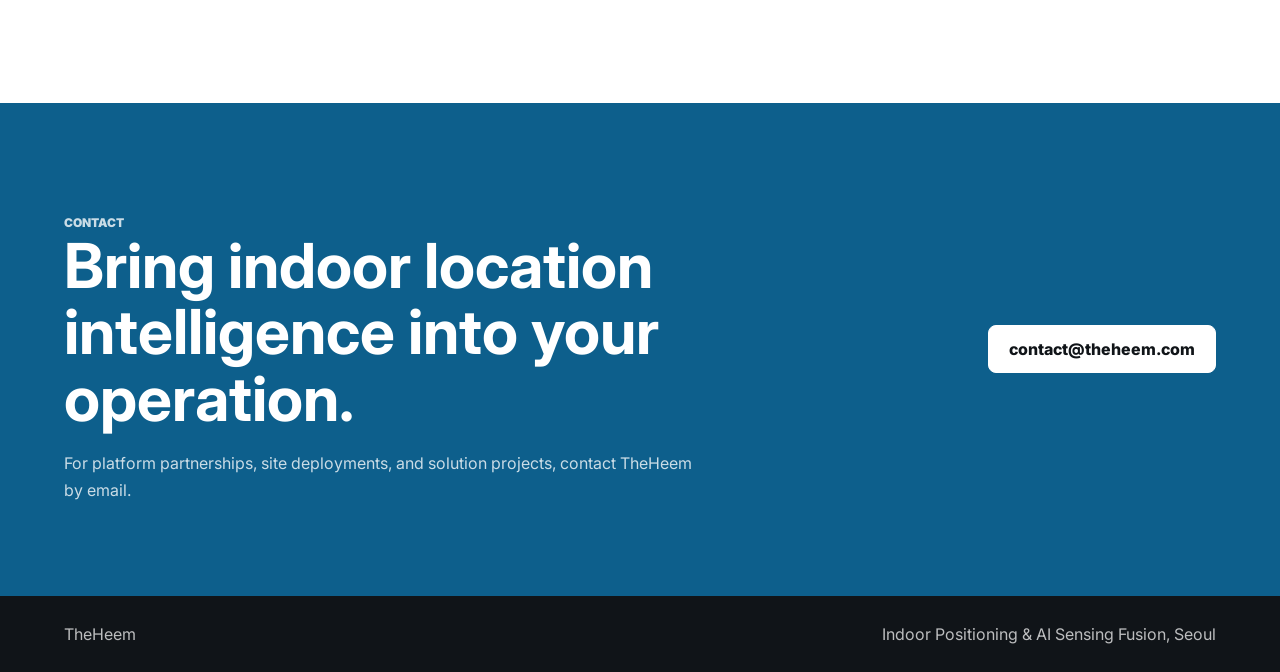
==== commit d2f6149f: "Position TheHeem around indoor sensing fusion" ====
--- a/index.html
+++ b/index.html
@@ -3,10 +3,10 @@
   <head>
     <meta charset="UTF-8" />
     <meta name="viewport" content="width=device-width, initial-scale=1.0" />
-    <title>TheHeem | AI & ICT Innovation</title>
+    <title>TheHeem | Indoor Positioning & AI Sensing Fusion</title>
     <meta
       name="description"
-      content="TheHeem is a South Korea based AI and ICT company building intelligent systems, connected devices, and practical digital infrastructure."
+      content="TheHeem is an indoor positioning, AI, and sensing fusion platform operator and solution provider based in South Korea."
     />
     <link rel="preconnect" href="https://fonts.googleapis.com" />
     <link rel="preconnect" href="https://fonts.gstatic.com" crossorigin />
@@ -23,10 +23,10 @@
         <span>TheHeem</span>
       </a>
       <nav class="desktop-nav" aria-label="Primary navigation">
-        <a href="#company">Company</a>
-        <a href="#solutions">Solutions</a>
-        <a href="#technology">Technology</a>
-        <a href="#contact">Contact</a>
+        <a href="#company" data-i18n="nav_company">Company</a>
+        <a href="#solutions" data-i18n="nav_solutions">Solutions</a>
+        <a href="#technology" data-i18n="nav_technology">Technology</a>
+        <a href="#contact" data-i18n="nav_contact">Contact</a>
       </nav>
       <div class="header-actions">
         <div class="language-switch" role="group" aria-label="Language">
@@ -41,28 +41,24 @@
     </header>
 
     <nav class="mobile-nav" aria-label="Mobile navigation">
-      <a href="#company">Company</a>
-      <a href="#solutions">Solutions</a>
-      <a href="#technology">Technology</a>
-      <a href="#contact">Contact</a>
+      <a href="#company" data-i18n="nav_company">Company</a>
+      <a href="#solutions" data-i18n="nav_solutions">Solutions</a>
+      <a href="#technology" data-i18n="nav_technology">Technology</a>
+      <a href="#contact" data-i18n="nav_contact">Contact</a>
     </nav>
 
     <main id="top">
       <section class="hero" aria-labelledby="hero-title">
-        <img
-          class="hero-image"
-          src="assets/hero-theheem.png"
-          alt="AI and ICT systems inside a modern technology lab"
-        />
+        <img class="hero-image" src="assets/hero-theheem.png" alt="Indoor positioning and sensing fusion control platform" />
         <div class="hero-overlay"></div>
         <div class="hero-copy">
-          <p class="eyebrow" data-i18n="hero_eyebrow">AI & ICT Innovation from Korea</p>
-          <h1 id="hero-title" data-i18n="hero_title">TheHeem builds intelligent systems for connected industries.</h1>
+          <p class="eyebrow" data-i18n="hero_eyebrow">Indoor Positioning + AI + Sensing Fusion</p>
+          <h1 id="hero-title" data-i18n="hero_title">TheHeem operates intelligent location platforms for real spaces.</h1>
           <p class="hero-text" data-i18n="hero_text">
-            We develop practical AI software, connected device platforms, and ICT infrastructure that help organizations sense, decide, and operate with greater precision.
+            We combine indoor positioning, multi-sensor data, and AI analytics to help facilities understand movement, assets, safety, and operations in real time.
           </p>
           <div class="hero-actions">
-            <a class="button primary" href="#solutions" data-i18n="hero_primary">Explore solutions</a>
+            <a class="button primary" href="#solutions" data-i18n="hero_primary">Explore platform</a>
             <a class="button secondary" href="#contact" data-i18n="hero_secondary">Contact TheHeem</a>
           </div>
         </div>
@@ -70,40 +66,40 @@
 
       <section class="signal-strip" aria-label="TheHeem focus areas">
         <div>
-          <strong>AI</strong>
-          <span data-i18n="strip_ai">Applied intelligence</span>
+          <strong>IPS</strong>
+          <span data-i18n="strip_ai">Indoor positioning</span>
         </div>
         <div>
-          <strong>ICT</strong>
-          <span data-i18n="strip_ict">Connected infrastructure</span>
+          <strong>AI</strong>
+          <span data-i18n="strip_ict">Operational intelligence</span>
         </div>
         <div>
-          <strong>Korea</strong>
-          <span data-i18n="strip_korea">Seoul based team</span>
+          <strong>Fusion</strong>
+          <span data-i18n="strip_korea">Sensing data platform</span>
         </div>
       </section>
 
       <section class="section company" id="company">
         <div class="section-heading">
           <p class="eyebrow" data-i18n="company_eyebrow">Company</p>
-          <h2 data-i18n="company_title">A technology company focused on real-world intelligence.</h2>
+          <h2 data-i18n="company_title">A platform operator for indoor location intelligence.</h2>
         </div>
         <div class="company-layout">
           <p data-i18n="company_text">
-            TheHeem works across artificial intelligence, information and communication technology, edge devices, and digital service infrastructure. Our goal is to turn complex data and connected hardware into systems that are reliable, useful, and ready for field operation.
+            TheHeem builds and operates indoor positioning and sensing fusion platforms for complex buildings and field environments. We connect signal data, sensor streams, maps, and AI models so operators can see where people, assets, and events are, then act faster with better context.
           </p>
           <div class="company-facts">
             <article>
               <span data-i18n="fact_01_label">Focus</span>
-              <strong data-i18n="fact_01_value">AI software and ICT platforms</strong>
+              <strong data-i18n="fact_01_value">Indoor positioning, AI, and sensing fusion</strong>
             </article>
             <article>
               <span data-i18n="fact_02_label">Base</span>
               <strong data-i18n="fact_02_value">Seoul, South Korea</strong>
             </article>
             <article>
-              <span data-i18n="fact_03_label">Mission</span>
-              <strong data-i18n="fact_03_value">Intelligent technology with practical impact</strong>
+              <span data-i18n="fact_03_label">Role</span>
+              <strong data-i18n="fact_03_value">Platform operator and solution provider</strong>
             </article>
           </div>
         </div>
@@ -112,28 +108,28 @@
       <section class="section solutions" id="solutions">
         <div class="section-heading">
           <p class="eyebrow" data-i18n="solutions_eyebrow">Solutions</p>
-          <h2 data-i18n="solutions_title">Systems that connect data, devices, and decisions.</h2>
+          <h2 data-i18n="solutions_title">From location signals to operational decisions.</h2>
         </div>
         <div class="solution-grid">
           <article class="solution-card">
             <span>01</span>
-            <h3 data-i18n="solution_01_title">AI Software</h3>
+            <h3 data-i18n="solution_01_title">Indoor Positioning Platform</h3>
             <p data-i18n="solution_01_text">
-              Intelligent analysis, prediction, automation, and workflow support for operational environments.
+              Real-time location services for people, assets, zones, routes, and events inside buildings where GPS is not enough.
             </p>
           </article>
           <article class="solution-card">
             <span>02</span>
-            <h3 data-i18n="solution_02_title">Connected Devices</h3>
+            <h3 data-i18n="solution_02_title">Sensing Fusion Engine</h3>
             <p data-i18n="solution_02_text">
-              Edge hardware, sensors, cameras, and device services that collect and deliver trusted field data.
+              Fusion of positioning signals, sensor data, map context, and device telemetry into one trusted operational layer.
             </p>
           </article>
           <article class="solution-card">
             <span>03</span>
-            <h3 data-i18n="solution_03_title">ICT Infrastructure</h3>
+            <h3 data-i18n="solution_03_title">AI Operations Solutions</h3>
             <p data-i18n="solution_03_text">
-              Networking, cloud-edge architecture, dashboards, and service platforms for connected operations.
+              Dashboards, alerts, analytics, and workflow tools for safety, asset tracking, facility operations, and service optimization.
             </p>
           </article>
         </div>
@@ -142,24 +138,24 @@
       <section class="section technology" id="technology">
         <div class="section-heading">
           <p class="eyebrow" data-i18n="tech_eyebrow">Technology</p>
-          <h2 data-i18n="tech_title">Designed for deployment, maintenance, and growth.</h2>
+          <h2 data-i18n="tech_title">A fusion stack for real indoor environments.</h2>
         </div>
         <div class="technology-grid">
           <div class="tech-panel">
             <h3 data-i18n="tech_panel_title">Core capabilities</h3>
             <ul>
-              <li data-i18n="tech_01">Computer vision and data intelligence</li>
-              <li data-i18n="tech_02">Cloud and edge service architecture</li>
-              <li data-i18n="tech_03">Device integration and monitoring</li>
-              <li data-i18n="tech_04">Operational dashboards and analytics</li>
+              <li data-i18n="tech_01">Indoor positioning with multi-signal support</li>
+              <li data-i18n="tech_02">Sensor, device, and map-data fusion</li>
+              <li data-i18n="tech_03">AI-based event detection and operational insight</li>
+              <li data-i18n="tech_04">Cloud-edge platform operation and monitoring</li>
             </ul>
           </div>
           <div class="system-map" aria-label="System architecture diagram">
-            <div class="node node-primary">AI</div>
-            <div class="node">Edge</div>
-            <div class="node">Cloud</div>
-            <div class="node">Device</div>
-            <div class="node">Data</div>
+            <div class="node node-primary">Fusion</div>
+            <div class="node">Position</div>
+            <div class="node">Sensors</div>
+            <div class="node">AI</div>
+            <div class="node">Maps</div>
           </div>
         </div>
       </section>
@@ -167,9 +163,9 @@
       <section class="contact-band" id="contact">
         <div>
           <p class="eyebrow" data-i18n="contact_eyebrow">Contact</p>
-          <h2 data-i18n="contact_title">Build the next intelligent system with TheHeem.</h2>
+          <h2 data-i18n="contact_title">Bring indoor location intelligence into your operation.</h2>
           <p data-i18n="contact_text">
-            For partnerships, projects, and technical conversations, contact TheHeem by email.
+            For platform partnerships, site deployments, and solution projects, contact TheHeem by email.
           </p>
         </div>
         <a class="button primary light" href="mailto:contact@theheem.com">contact@theheem.com</a>
@@ -178,7 +174,7 @@
 
     <footer>
       <span>TheHeem</span>
-      <span>AI & ICT Innovation, Seoul</span>
+      <span data-i18n="footer_text">Indoor Positioning & AI Sensing Fusion, Seoul</span>
     </footer>
 
     <script src="script.js"></script>
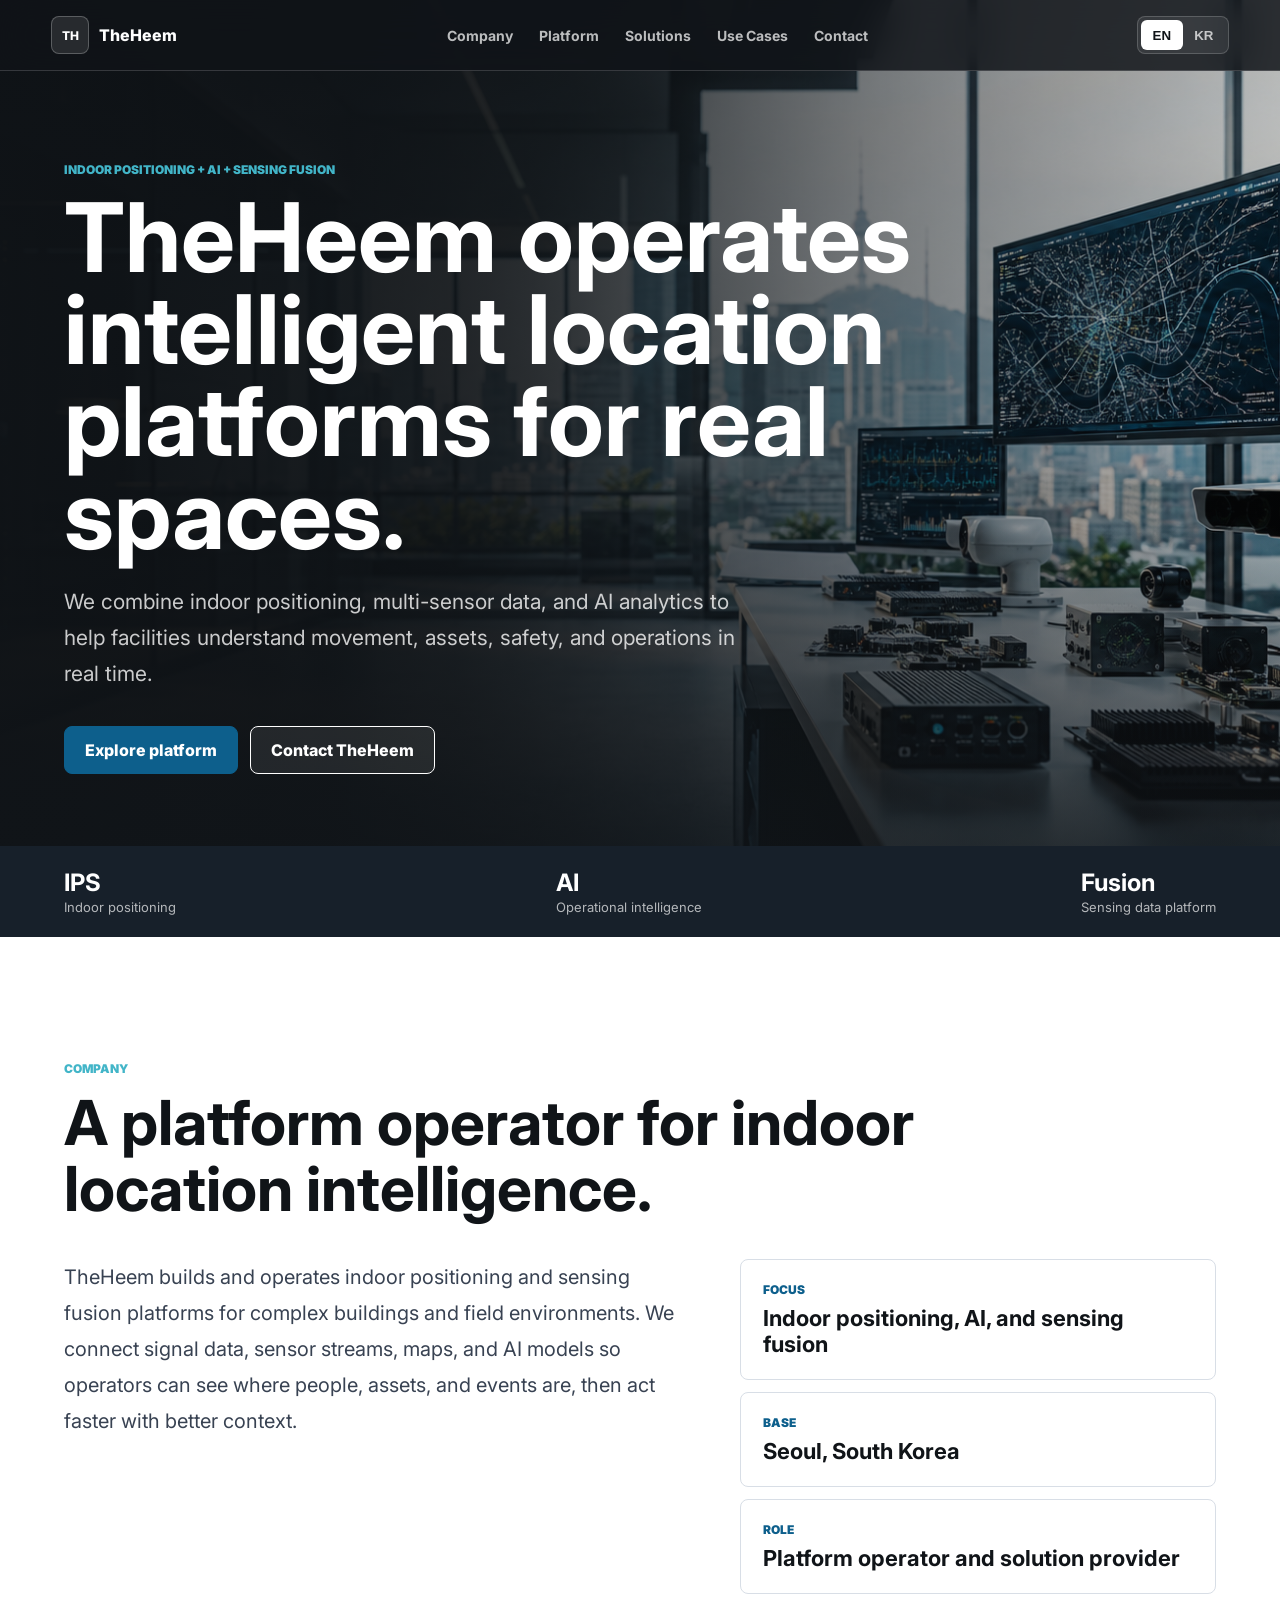
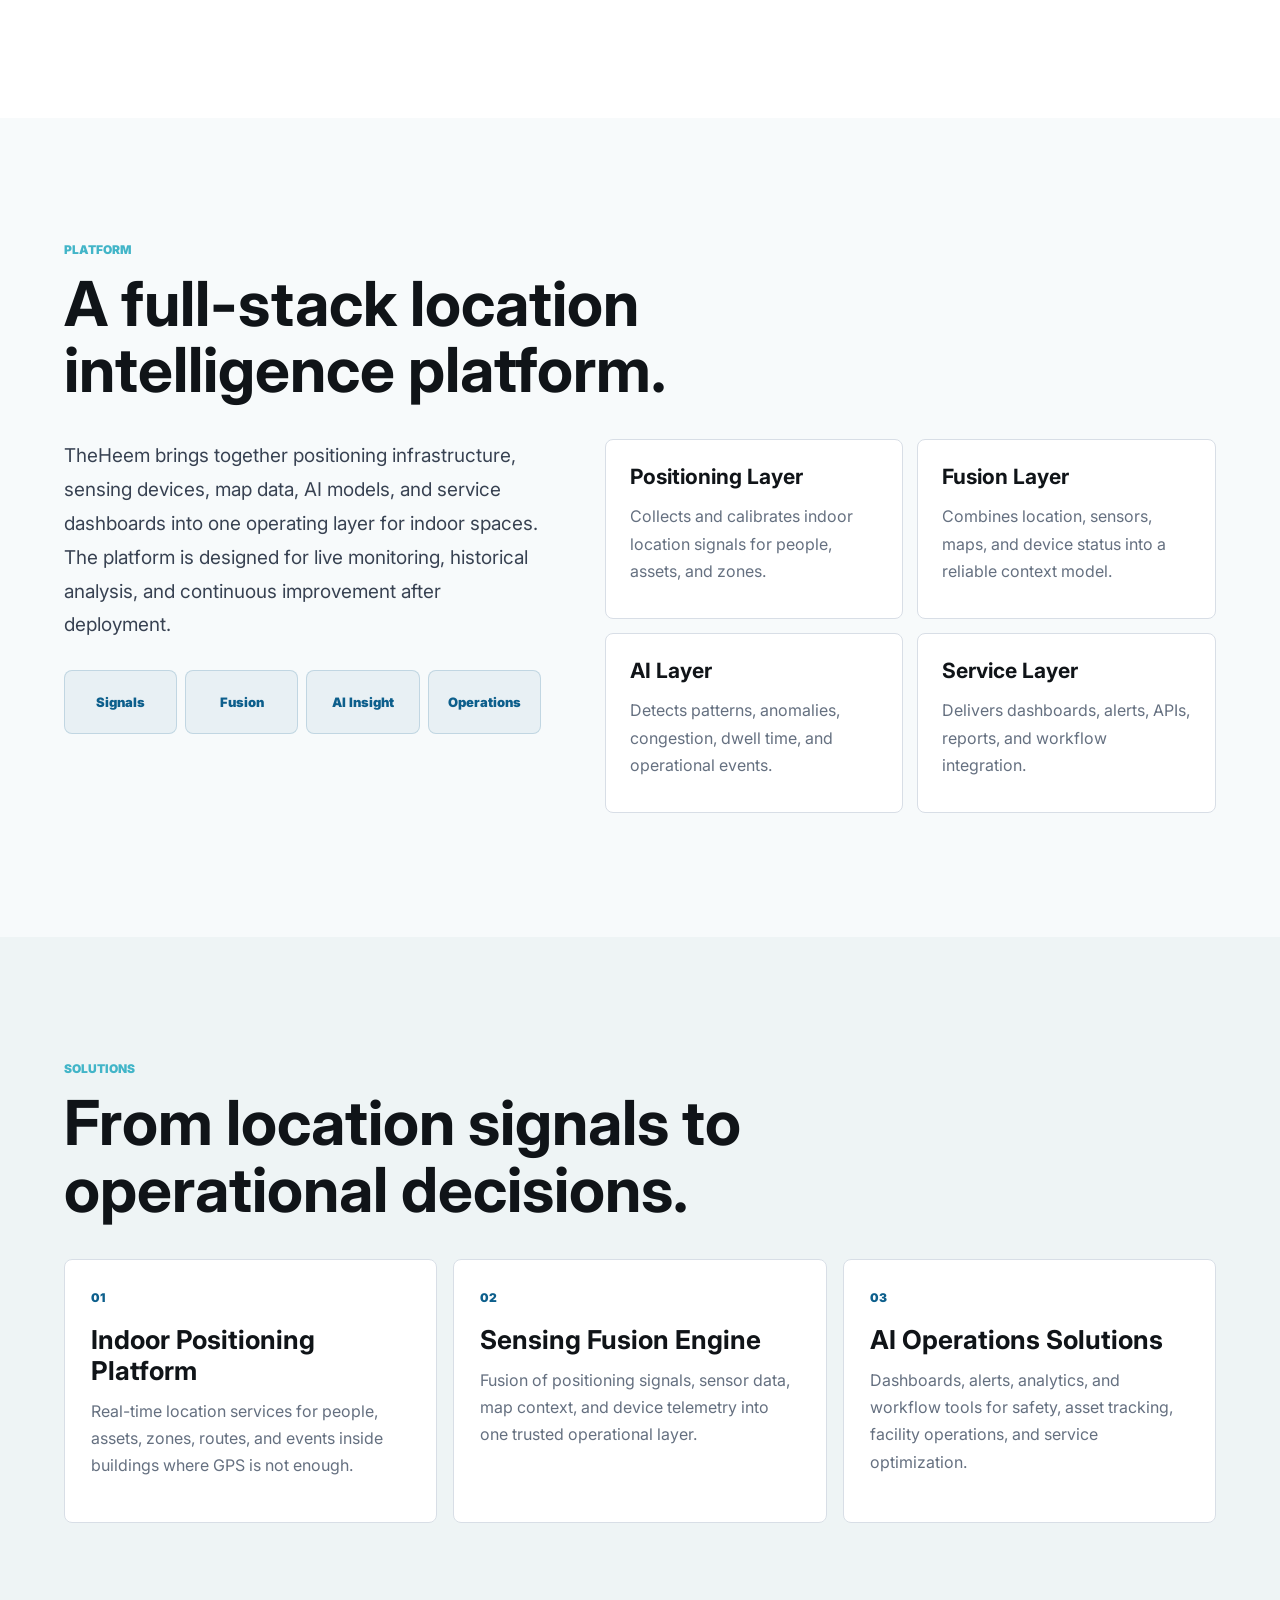
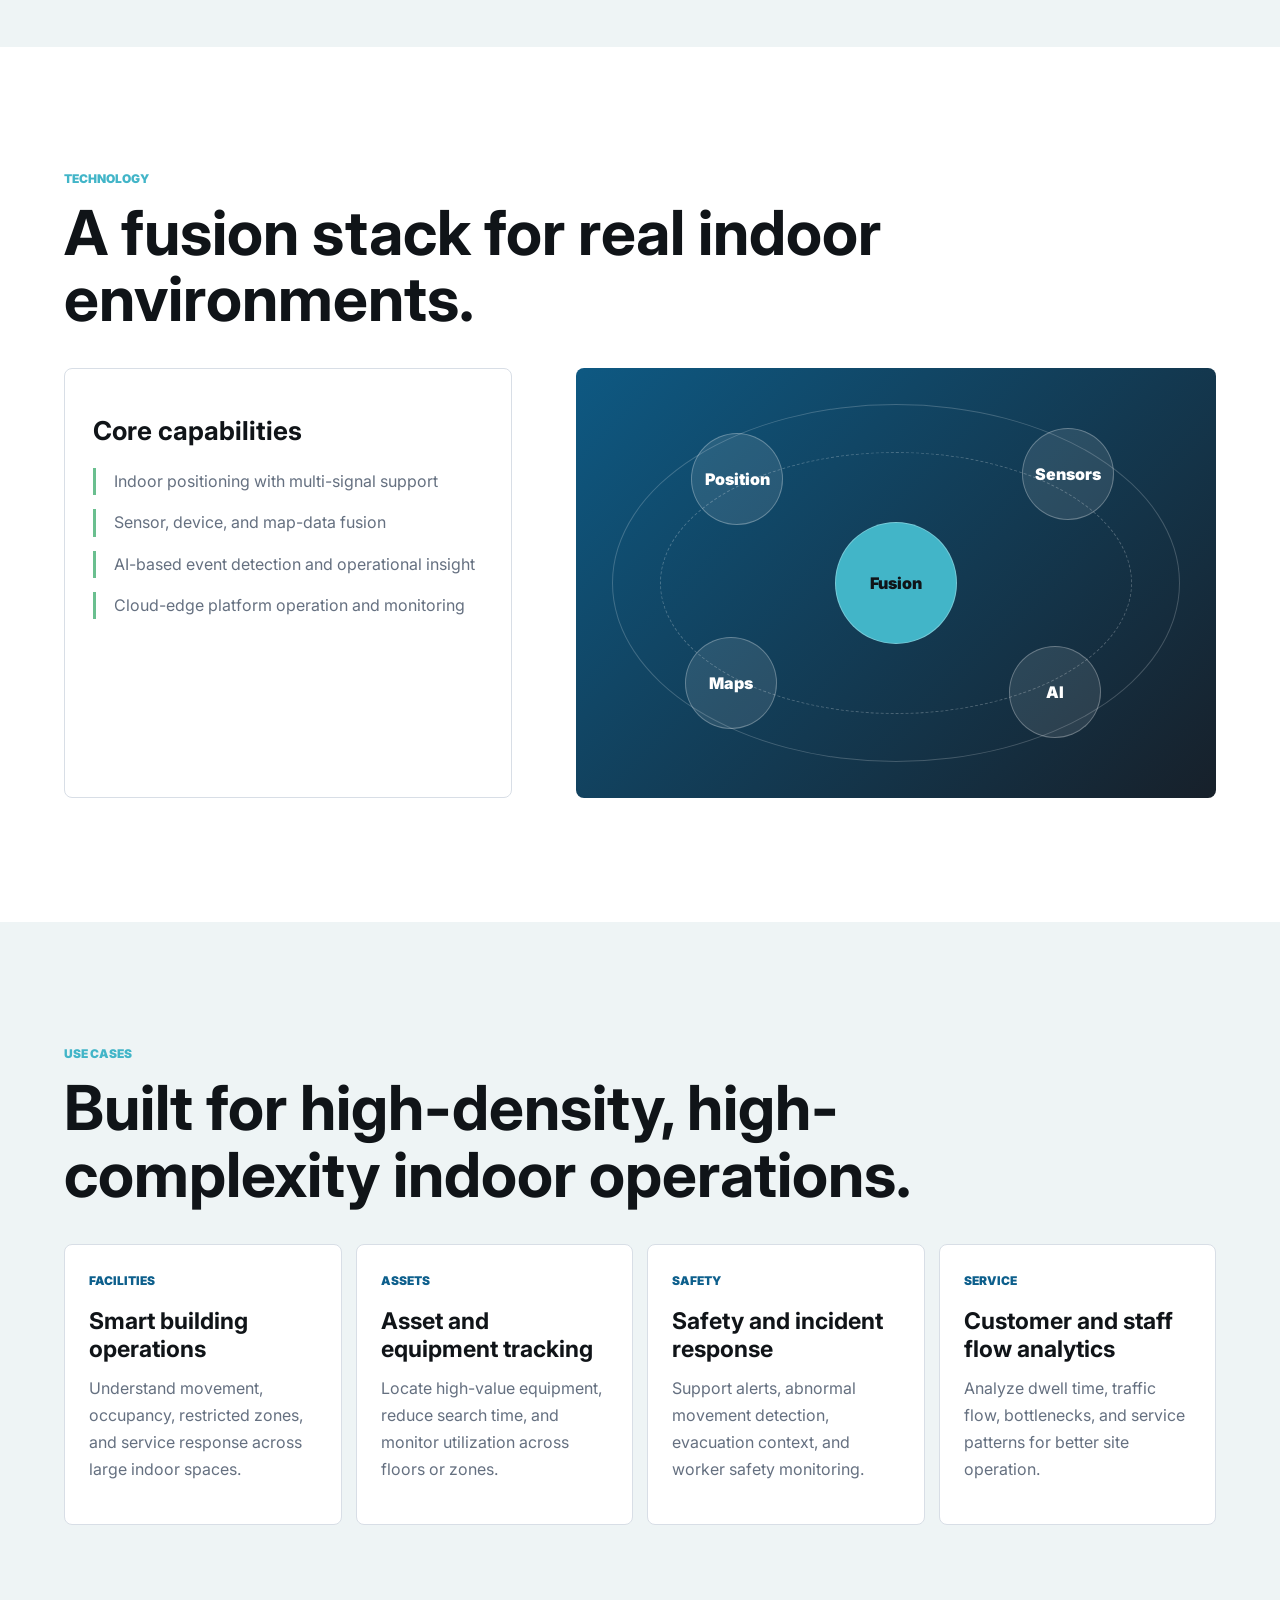
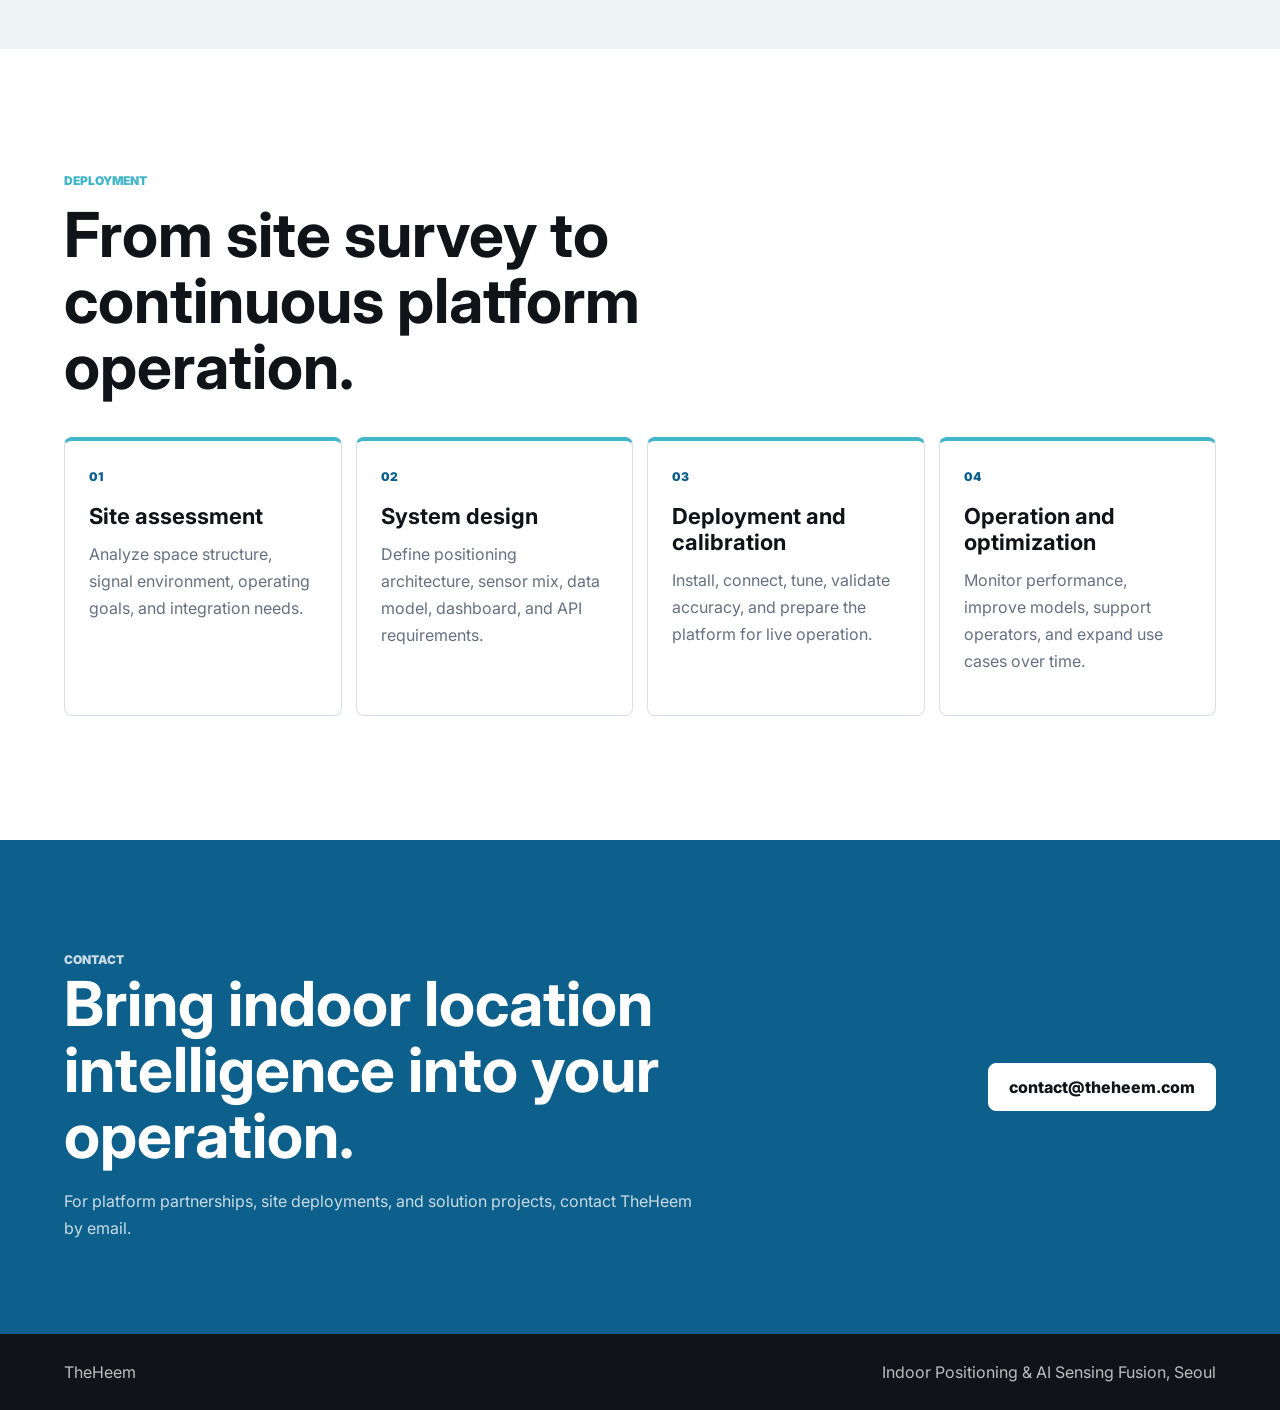
==== commit b8fc5726: "Expand TheHeem platform content" ====
--- a/index.html
+++ b/index.html
@@ -24,8 +24,9 @@
       </a>
       <nav class="desktop-nav" aria-label="Primary navigation">
         <a href="#company" data-i18n="nav_company">Company</a>
+        <a href="#platform" data-i18n="nav_platform">Platform</a>
         <a href="#solutions" data-i18n="nav_solutions">Solutions</a>
-        <a href="#technology" data-i18n="nav_technology">Technology</a>
+        <a href="#use-cases" data-i18n="nav_use_cases">Use Cases</a>
         <a href="#contact" data-i18n="nav_contact">Contact</a>
       </nav>
       <div class="header-actions">
@@ -42,8 +43,9 @@
 
     <nav class="mobile-nav" aria-label="Mobile navigation">
       <a href="#company" data-i18n="nav_company">Company</a>
+      <a href="#platform" data-i18n="nav_platform">Platform</a>
       <a href="#solutions" data-i18n="nav_solutions">Solutions</a>
-      <a href="#technology" data-i18n="nav_technology">Technology</a>
+      <a href="#use-cases" data-i18n="nav_use_cases">Use Cases</a>
       <a href="#contact" data-i18n="nav_contact">Contact</a>
     </nav>
 
@@ -105,6 +107,44 @@
         </div>
       </section>
 
+      <section class="section platform" id="platform">
+        <div class="section-heading">
+          <p class="eyebrow" data-i18n="platform_eyebrow">Platform</p>
+          <h2 data-i18n="platform_title">A full-stack location intelligence platform.</h2>
+        </div>
+        <div class="platform-layout">
+          <div class="platform-copy">
+            <p data-i18n="platform_text">
+              TheHeem brings together positioning infrastructure, sensing devices, map data, AI models, and service dashboards into one operating layer for indoor spaces. The platform is designed for live monitoring, historical analysis, and continuous improvement after deployment.
+            </p>
+            <div class="data-flow" aria-label="Platform data flow">
+              <span data-i18n="flow_01">Signals</span>
+              <span data-i18n="flow_02">Fusion</span>
+              <span data-i18n="flow_03">AI Insight</span>
+              <span data-i18n="flow_04">Operations</span>
+            </div>
+          </div>
+          <div class="platform-grid">
+            <article>
+              <strong data-i18n="platform_card_01_title">Positioning Layer</strong>
+              <p data-i18n="platform_card_01_text">Collects and calibrates indoor location signals for people, assets, and zones.</p>
+            </article>
+            <article>
+              <strong data-i18n="platform_card_02_title">Fusion Layer</strong>
+              <p data-i18n="platform_card_02_text">Combines location, sensors, maps, and device status into a reliable context model.</p>
+            </article>
+            <article>
+              <strong data-i18n="platform_card_03_title">AI Layer</strong>
+              <p data-i18n="platform_card_03_text">Detects patterns, anomalies, congestion, dwell time, and operational events.</p>
+            </article>
+            <article>
+              <strong data-i18n="platform_card_04_title">Service Layer</strong>
+              <p data-i18n="platform_card_04_text">Delivers dashboards, alerts, APIs, reports, and workflow integration.</p>
+            </article>
+          </div>
+        </div>
+      </section>
+
       <section class="section solutions" id="solutions">
         <div class="section-heading">
           <p class="eyebrow" data-i18n="solutions_eyebrow">Solutions</p>
@@ -160,6 +200,64 @@
         </div>
       </section>
 
+      <section class="section use-cases" id="use-cases">
+        <div class="section-heading">
+          <p class="eyebrow" data-i18n="use_eyebrow">Use Cases</p>
+          <h2 data-i18n="use_title">Built for high-density, high-complexity indoor operations.</h2>
+        </div>
+        <div class="use-grid">
+          <article>
+            <span data-i18n="use_01_label">Facilities</span>
+            <h3 data-i18n="use_01_title">Smart building operations</h3>
+            <p data-i18n="use_01_text">Understand movement, occupancy, restricted zones, and service response across large indoor spaces.</p>
+          </article>
+          <article>
+            <span data-i18n="use_02_label">Assets</span>
+            <h3 data-i18n="use_02_title">Asset and equipment tracking</h3>
+            <p data-i18n="use_02_text">Locate high-value equipment, reduce search time, and monitor utilization across floors or zones.</p>
+          </article>
+          <article>
+            <span data-i18n="use_03_label">Safety</span>
+            <h3 data-i18n="use_03_title">Safety and incident response</h3>
+            <p data-i18n="use_03_text">Support alerts, abnormal movement detection, evacuation context, and worker safety monitoring.</p>
+          </article>
+          <article>
+            <span data-i18n="use_04_label">Service</span>
+            <h3 data-i18n="use_04_title">Customer and staff flow analytics</h3>
+            <p data-i18n="use_04_text">Analyze dwell time, traffic flow, bottlenecks, and service patterns for better site operation.</p>
+          </article>
+        </div>
+      </section>
+
+      <section class="section deployment">
+        <div class="section-heading">
+          <p class="eyebrow" data-i18n="deploy_eyebrow">Deployment</p>
+          <h2 data-i18n="deploy_title">From site survey to continuous platform operation.</h2>
+        </div>
+        <ol class="deployment-steps">
+          <li>
+            <span>01</span>
+            <strong data-i18n="deploy_01_title">Site assessment</strong>
+            <p data-i18n="deploy_01_text">Analyze space structure, signal environment, operating goals, and integration needs.</p>
+          </li>
+          <li>
+            <span>02</span>
+            <strong data-i18n="deploy_02_title">System design</strong>
+            <p data-i18n="deploy_02_text">Define positioning architecture, sensor mix, data model, dashboard, and API requirements.</p>
+          </li>
+          <li>
+            <span>03</span>
+            <strong data-i18n="deploy_03_title">Deployment and calibration</strong>
+            <p data-i18n="deploy_03_text">Install, connect, tune, validate accuracy, and prepare the platform for live operation.</p>
+          </li>
+          <li>
+            <span>04</span>
+            <strong data-i18n="deploy_04_title">Operation and optimization</strong>
+            <p data-i18n="deploy_04_text">Monitor performance, improve models, support operators, and expand use cases over time.</p>
+          </li>
+        </ol>
+      </section>
+
       <section class="contact-band" id="contact">
         <div>
           <p class="eyebrow" data-i18n="contact_eyebrow">Contact</p>
--- a/styles.css
+++ b/styles.css
@@ -317,7 +317,10 @@
 
 .company-facts article,
 .solution-card,
-.tech-panel {
+.tech-panel,
+.platform-grid article,
+.use-grid article,
+.deployment-steps li {
   border: 1px solid var(--line);
   border-radius: 8px;
   background: var(--surface);
@@ -339,6 +342,72 @@
 
 .company-facts strong {
   font-size: 22px;
+}
+
+.platform {
+  background: #f7fafb;
+}
+
+.platform-layout {
+  display: grid;
+  grid-template-columns: minmax(300px, 0.78fr) minmax(0, 1fr);
+  gap: clamp(24px, 5vw, 64px);
+  align-items: start;
+}
+
+.platform-copy {
+  position: sticky;
+  top: 98px;
+}
+
+.platform-copy p {
+  color: #384252;
+  font-size: 19px;
+  line-height: 1.78;
+}
+
+.data-flow {
+  display: grid;
+  grid-template-columns: repeat(4, minmax(0, 1fr));
+  gap: 8px;
+  margin-top: 28px;
+}
+
+.data-flow span {
+  min-height: 64px;
+  display: grid;
+  place-items: center;
+  padding: 10px;
+  border: 1px solid rgba(13, 95, 140, 0.18);
+  border-radius: 8px;
+  color: var(--blue);
+  background: rgba(13, 95, 140, 0.06);
+  font-size: 13px;
+  font-weight: 900;
+  text-align: center;
+}
+
+.platform-grid {
+  display: grid;
+  grid-template-columns: repeat(2, minmax(0, 1fr));
+  gap: 14px;
+}
+
+.platform-grid article {
+  min-height: 180px;
+  padding: 24px;
+}
+
+.platform-grid strong {
+  display: block;
+  margin-bottom: 14px;
+  font-size: 21px;
+}
+
+.platform-grid p {
+  margin-bottom: 0;
+  color: var(--muted);
+  line-height: 1.7;
 }
 
 .solutions {
@@ -486,6 +555,65 @@
   bottom: 16%;
 }
 
+.use-cases {
+  background: #eef4f5;
+}
+
+.use-grid {
+  display: grid;
+  grid-template-columns: repeat(4, minmax(0, 1fr));
+  gap: 14px;
+}
+
+.use-grid article {
+  min-height: 250px;
+  padding: 24px;
+}
+
+.use-grid span,
+.deployment-steps span {
+  color: var(--blue);
+  font-size: 12px;
+  font-weight: 900;
+  text-transform: uppercase;
+}
+
+.use-grid h3 {
+  margin: 18px 0 12px;
+  font-size: 23px;
+}
+
+.use-grid p,
+.deployment-steps p {
+  color: var(--muted);
+  line-height: 1.7;
+}
+
+.deployment {
+  background: #fff;
+}
+
+.deployment-steps {
+  display: grid;
+  grid-template-columns: repeat(4, minmax(0, 1fr));
+  gap: 14px;
+  padding: 0;
+  margin: 0;
+  list-style: none;
+}
+
+.deployment-steps li {
+  min-height: 250px;
+  padding: 24px;
+  border-top: 4px solid var(--cyan);
+}
+
+.deployment-steps strong {
+  display: block;
+  margin: 18px 0 12px;
+  font-size: 22px;
+}
+
 .contact-band {
   display: flex;
   align-items: center;
@@ -527,18 +655,21 @@
     display: block;
   }
 
-  .language-switch {
-    display: none;
-  }
-
   .hero {
     min-height: 760px;
   }
 
   .company-layout,
+  .platform-layout,
   .solution-grid,
-  .technology-grid {
+  .technology-grid,
+  .use-grid,
+  .deployment-steps {
     grid-template-columns: 1fr;
+  }
+
+  .platform-copy {
+    position: static;
   }
 
   .signal-strip,
@@ -563,6 +694,11 @@
     width: 100%;
   }
 
+  .data-flow,
+  .platform-grid {
+    grid-template-columns: 1fr;
+  }
+
   .system-map {
     min-height: 340px;
   }
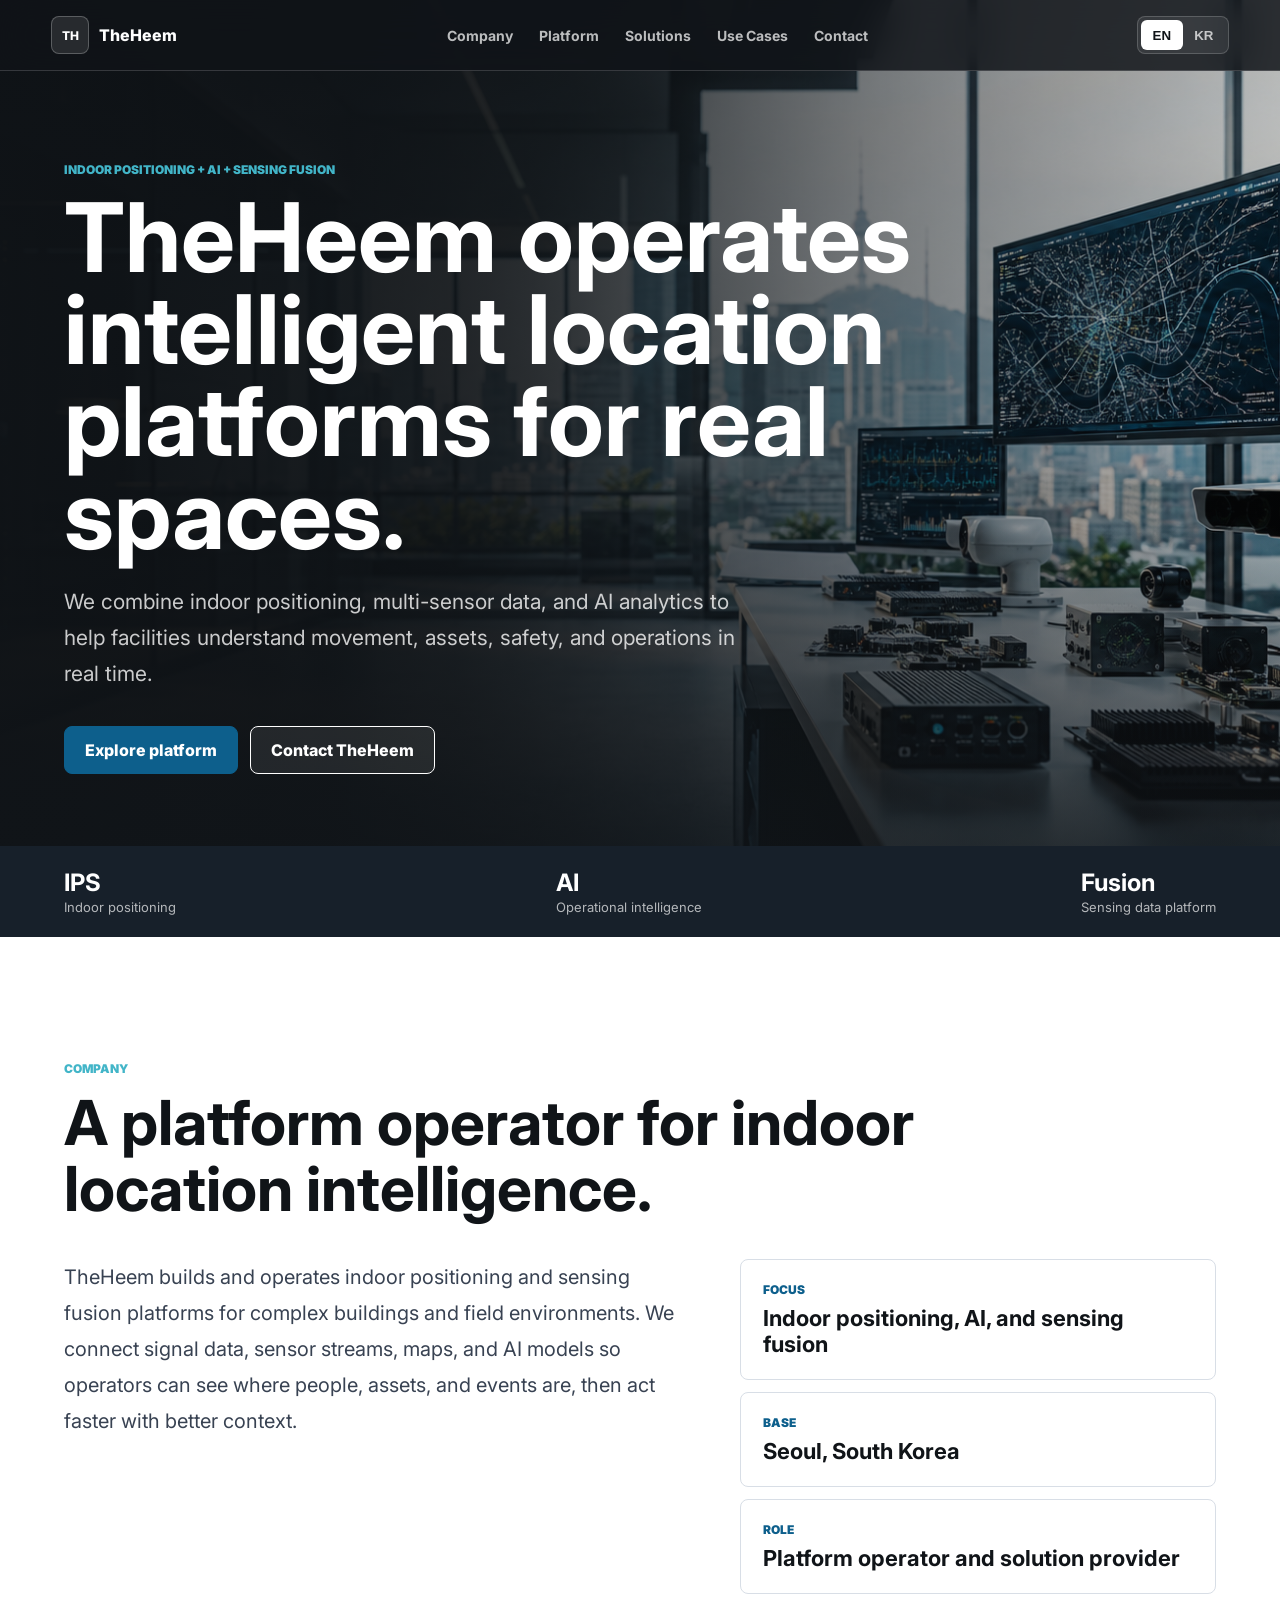
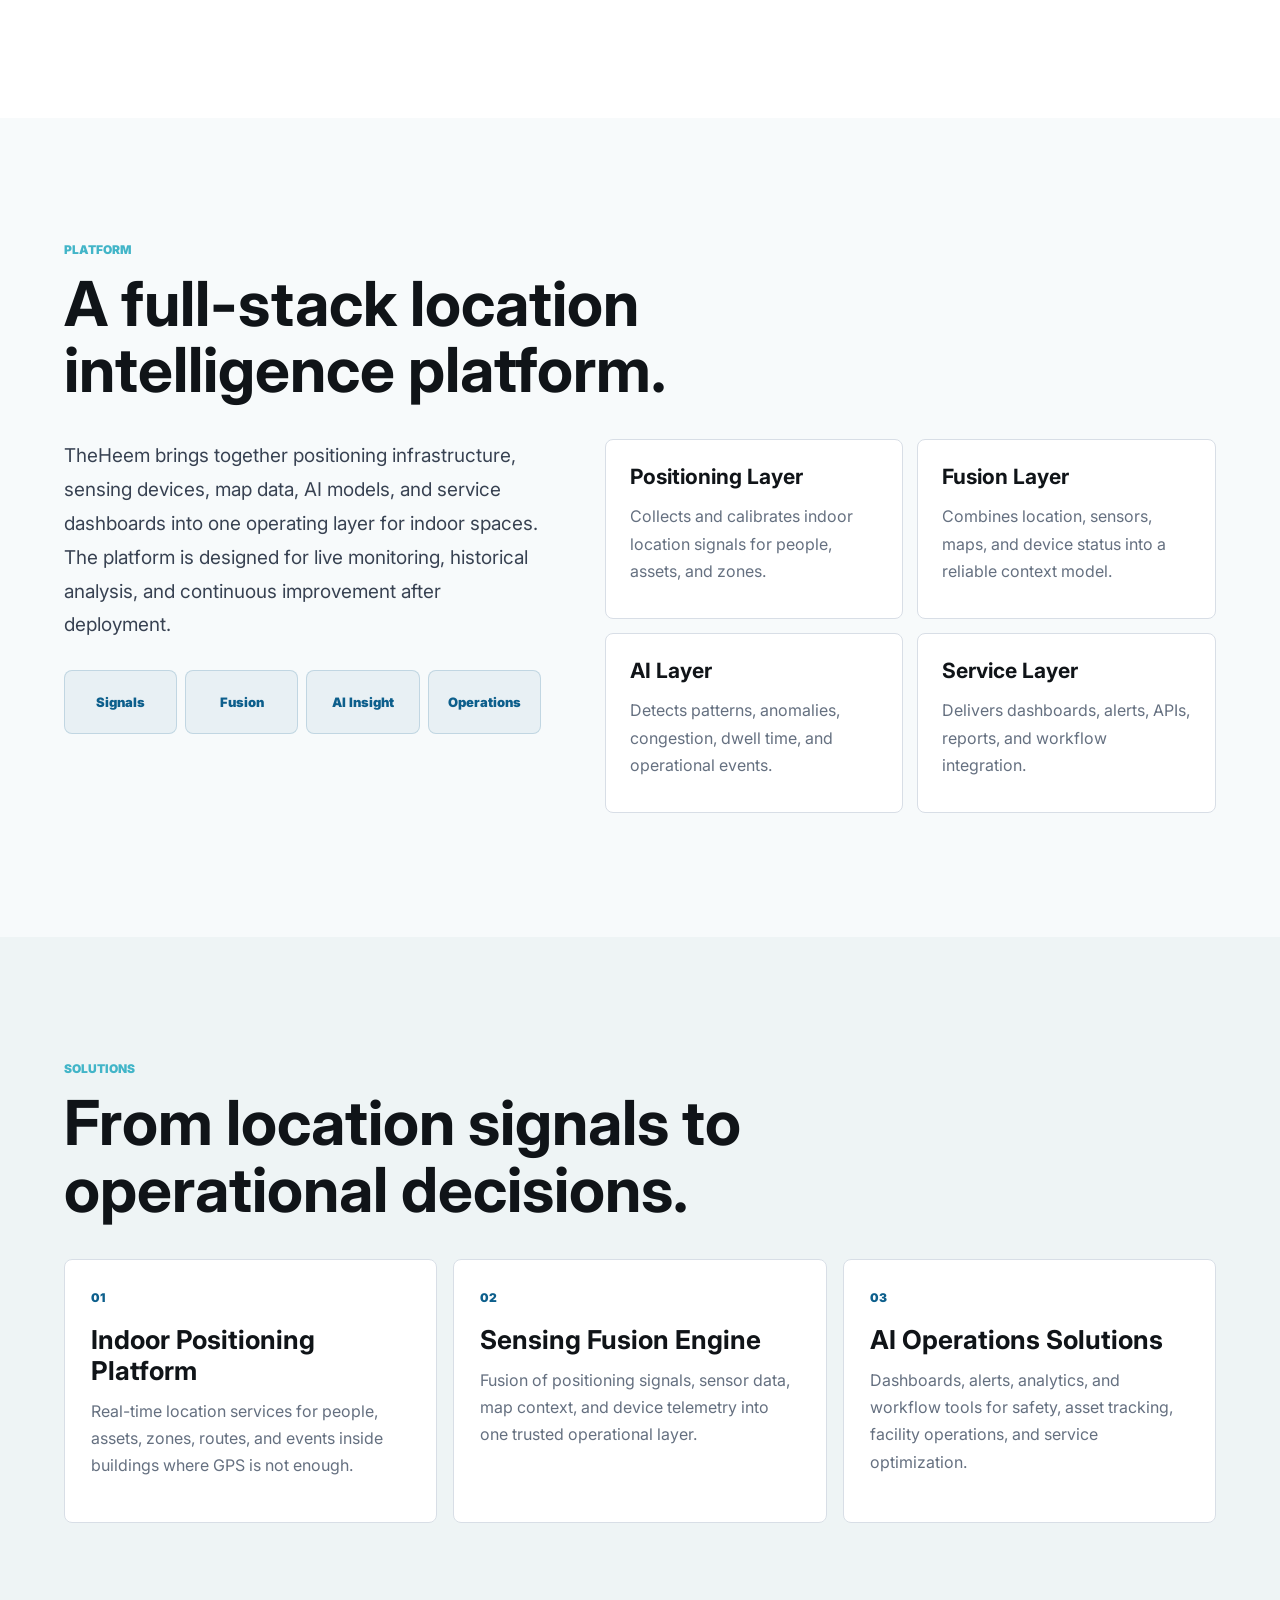
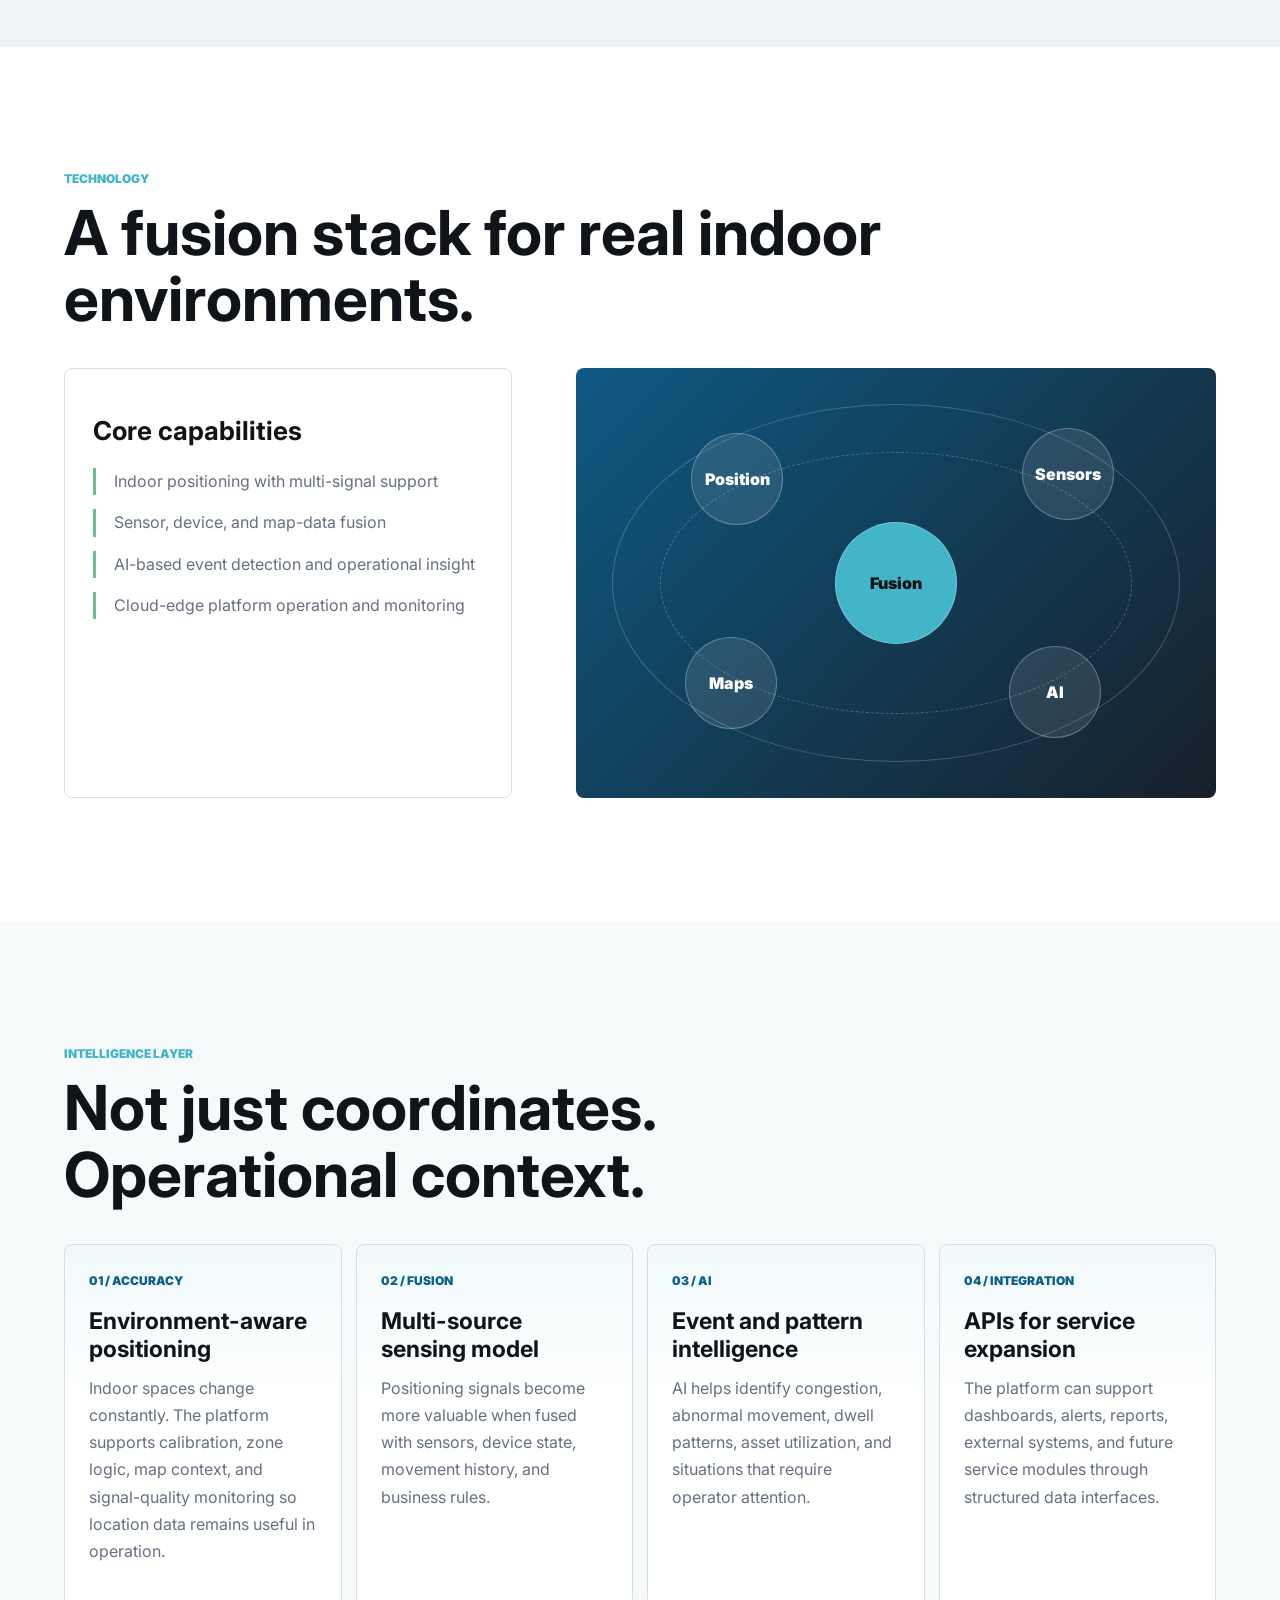
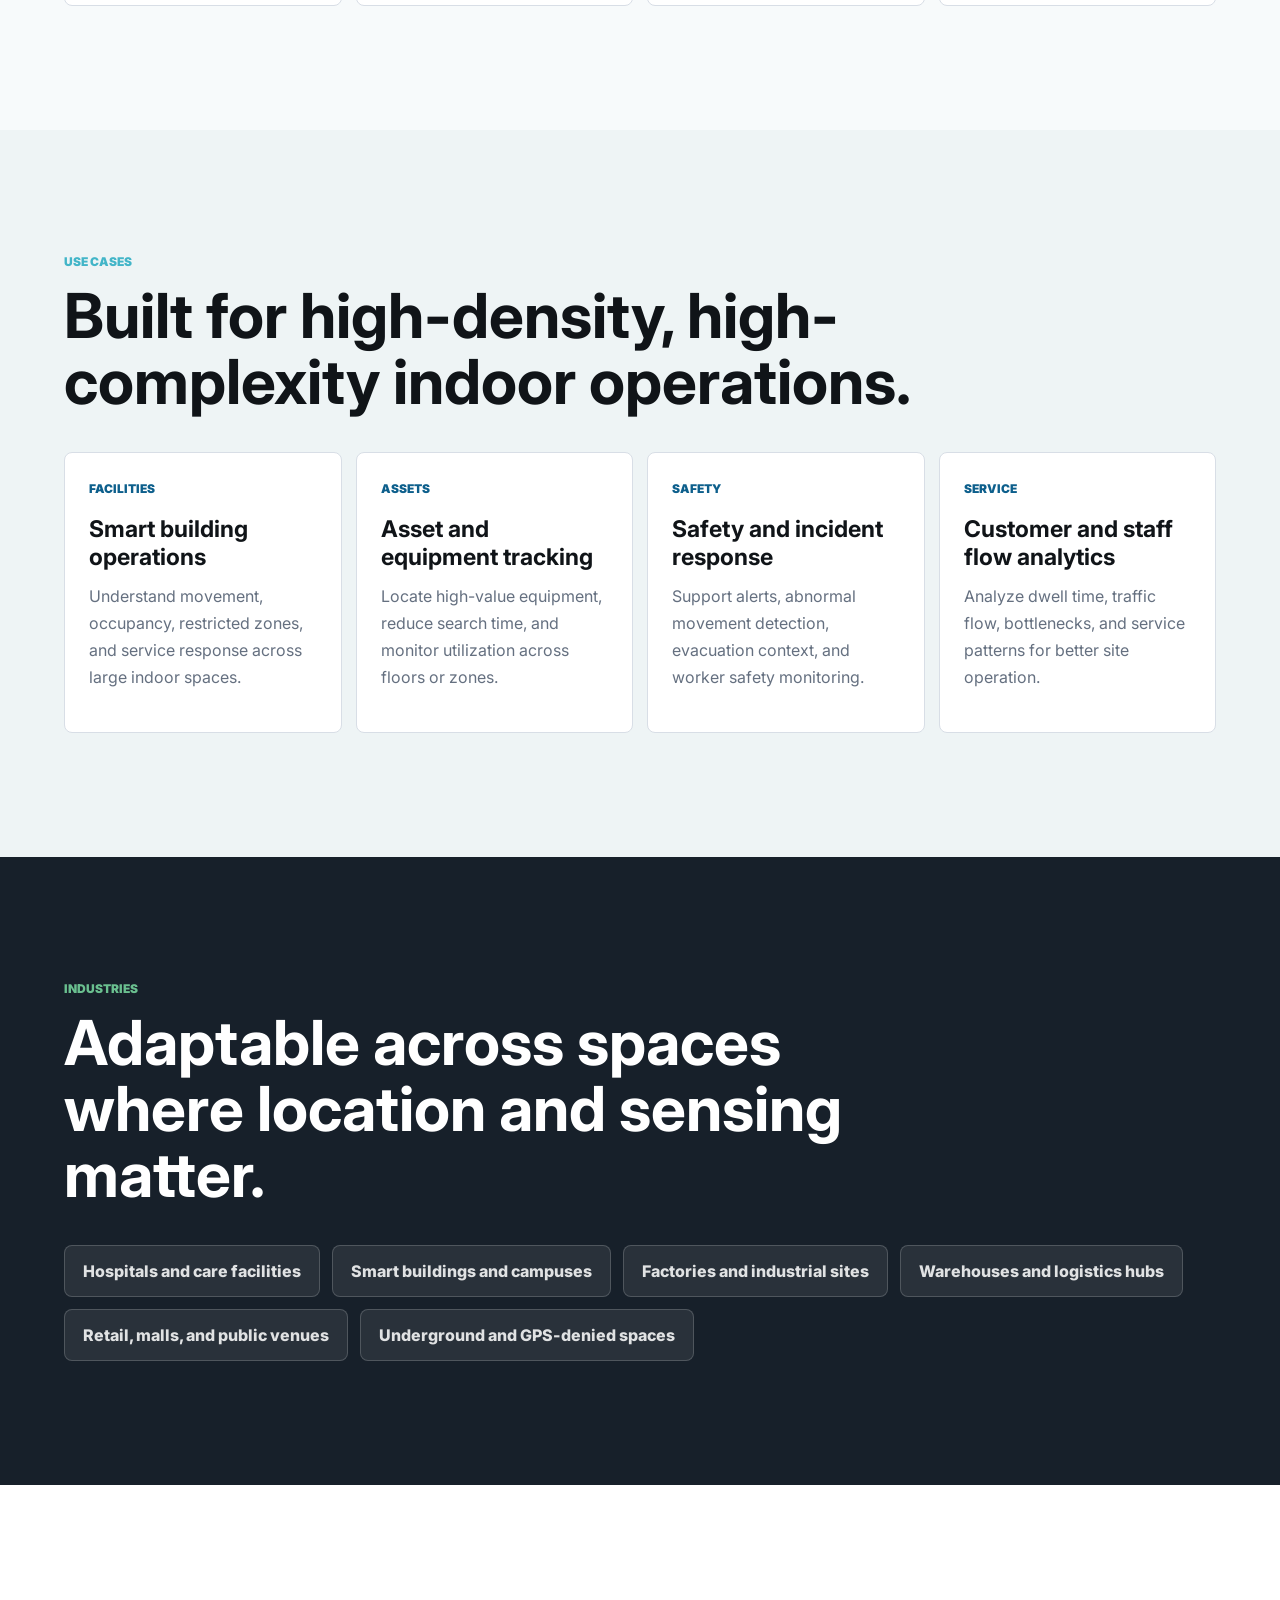
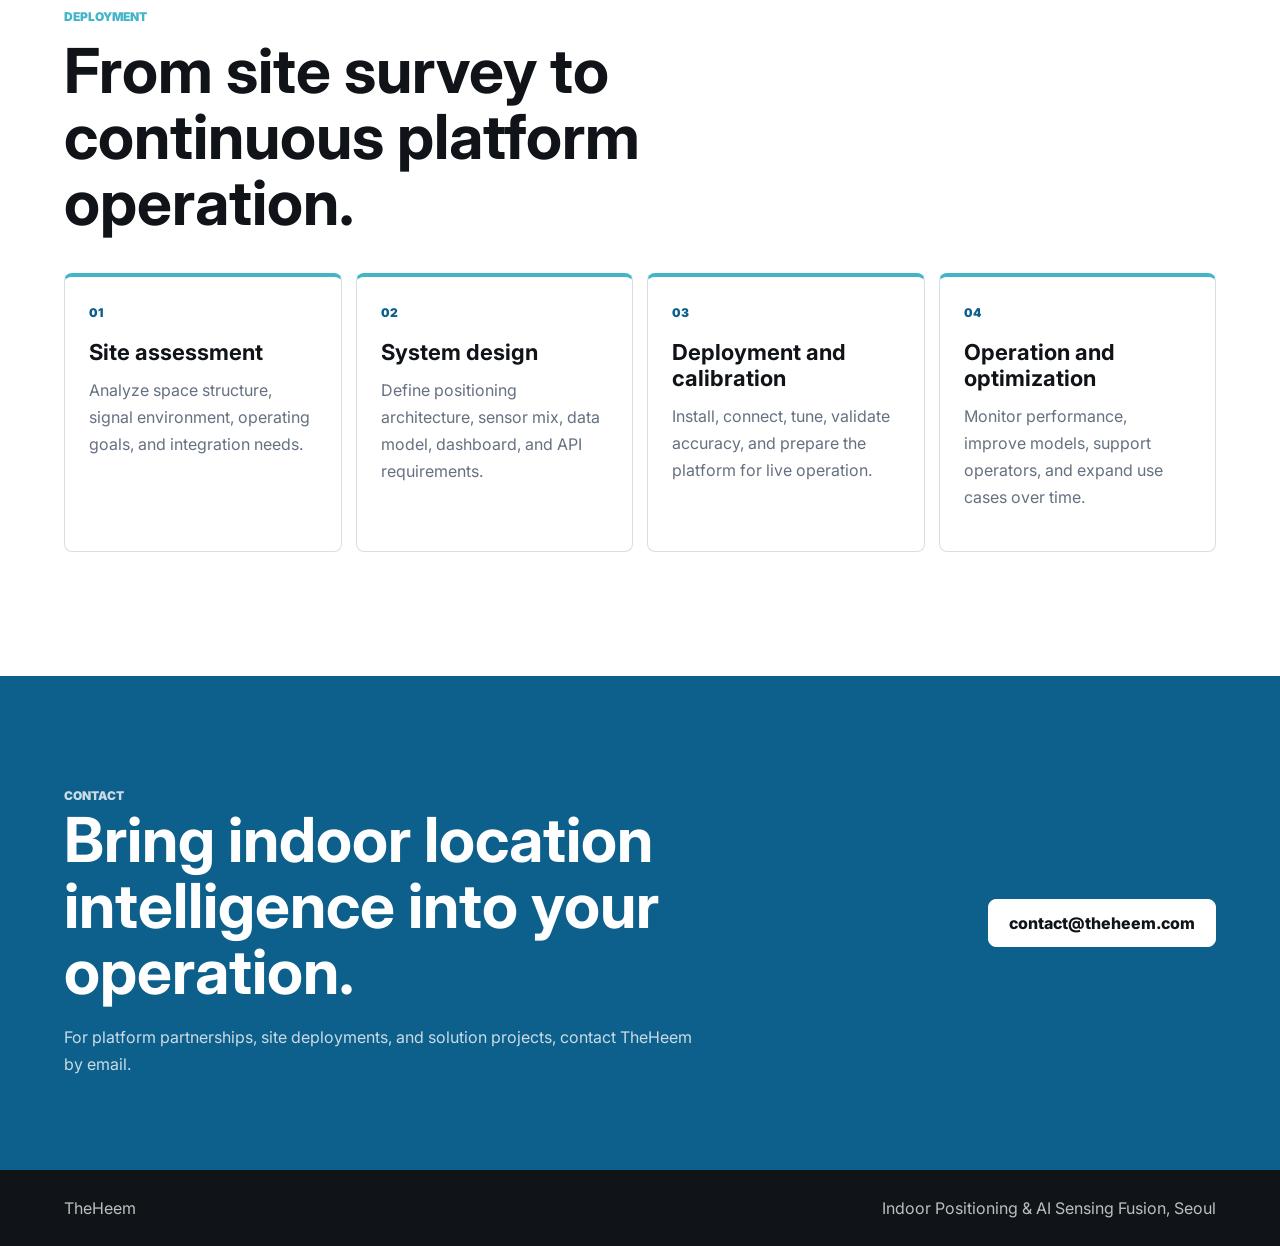
==== commit 18823614: "Deepen TheHeem platform narrative" ====
--- a/index.html
+++ b/index.html
@@ -200,6 +200,35 @@
         </div>
       </section>
 
+      <section class="section intelligence">
+        <div class="section-heading">
+          <p class="eyebrow" data-i18n="intel_eyebrow">Intelligence Layer</p>
+          <h2 data-i18n="intel_title">Not just coordinates. Operational context.</h2>
+        </div>
+        <div class="intel-layout">
+          <article>
+            <span data-i18n="intel_01_label">01 / Accuracy</span>
+            <h3 data-i18n="intel_01_title">Environment-aware positioning</h3>
+            <p data-i18n="intel_01_text">Indoor spaces change constantly. The platform supports calibration, zone logic, map context, and signal-quality monitoring so location data remains useful in operation.</p>
+          </article>
+          <article>
+            <span data-i18n="intel_02_label">02 / Fusion</span>
+            <h3 data-i18n="intel_02_title">Multi-source sensing model</h3>
+            <p data-i18n="intel_02_text">Positioning signals become more valuable when fused with sensors, device state, movement history, and business rules.</p>
+          </article>
+          <article>
+            <span data-i18n="intel_03_label">03 / AI</span>
+            <h3 data-i18n="intel_03_title">Event and pattern intelligence</h3>
+            <p data-i18n="intel_03_text">AI helps identify congestion, abnormal movement, dwell patterns, asset utilization, and situations that require operator attention.</p>
+          </article>
+          <article>
+            <span data-i18n="intel_04_label">04 / Integration</span>
+            <h3 data-i18n="intel_04_title">APIs for service expansion</h3>
+            <p data-i18n="intel_04_text">The platform can support dashboards, alerts, reports, external systems, and future service modules through structured data interfaces.</p>
+          </article>
+        </div>
+      </section>
+
       <section class="section use-cases" id="use-cases">
         <div class="section-heading">
           <p class="eyebrow" data-i18n="use_eyebrow">Use Cases</p>
@@ -226,6 +255,21 @@
             <h3 data-i18n="use_04_title">Customer and staff flow analytics</h3>
             <p data-i18n="use_04_text">Analyze dwell time, traffic flow, bottlenecks, and service patterns for better site operation.</p>
           </article>
+        </div>
+      </section>
+
+      <section class="section industries">
+        <div class="section-heading">
+          <p class="eyebrow" data-i18n="industry_eyebrow">Industries</p>
+          <h2 data-i18n="industry_title">Adaptable across spaces where location and sensing matter.</h2>
+        </div>
+        <div class="industry-tags" aria-label="Target industries">
+          <span data-i18n="industry_01">Hospitals and care facilities</span>
+          <span data-i18n="industry_02">Smart buildings and campuses</span>
+          <span data-i18n="industry_03">Factories and industrial sites</span>
+          <span data-i18n="industry_04">Warehouses and logistics hubs</span>
+          <span data-i18n="industry_05">Retail, malls, and public venues</span>
+          <span data-i18n="industry_06">Underground and GPS-denied spaces</span>
         </div>
       </section>
 
--- a/styles.css
+++ b/styles.css
@@ -555,6 +555,43 @@
   bottom: 16%;
 }
 
+.intelligence {
+  background: #f7fafb;
+}
+
+.intel-layout {
+  display: grid;
+  grid-template-columns: repeat(4, minmax(0, 1fr));
+  gap: 14px;
+}
+
+.intel-layout article {
+  min-height: 300px;
+  padding: 24px;
+  border: 1px solid var(--line);
+  border-radius: 8px;
+  background:
+    linear-gradient(180deg, rgba(66, 181, 200, 0.08), transparent 42%),
+    var(--surface);
+}
+
+.intel-layout span {
+  color: var(--blue);
+  font-size: 12px;
+  font-weight: 900;
+  text-transform: uppercase;
+}
+
+.intel-layout h3 {
+  margin: 18px 0 12px;
+  font-size: 23px;
+}
+
+.intel-layout p {
+  color: var(--muted);
+  line-height: 1.7;
+}
+
 .use-cases {
   background: #eef4f5;
 }
@@ -593,6 +630,33 @@
   background: #fff;
 }
 
+.industries {
+  background: var(--charcoal);
+  color: #fff;
+}
+
+.industries .eyebrow {
+  color: var(--green);
+}
+
+.industry-tags {
+  display: flex;
+  flex-wrap: wrap;
+  gap: 12px;
+}
+
+.industry-tags span {
+  display: inline-flex;
+  min-height: 52px;
+  align-items: center;
+  padding: 0 18px;
+  border: 1px solid rgba(255, 255, 255, 0.18);
+  border-radius: 8px;
+  background: rgba(255, 255, 255, 0.08);
+  color: rgba(255, 255, 255, 0.86);
+  font-weight: 800;
+}
+
 .deployment-steps {
   display: grid;
   grid-template-columns: repeat(4, minmax(0, 1fr));
@@ -663,6 +727,7 @@
   .platform-layout,
   .solution-grid,
   .technology-grid,
+  .intel-layout,
   .use-grid,
   .deployment-steps {
     grid-template-columns: 1fr;
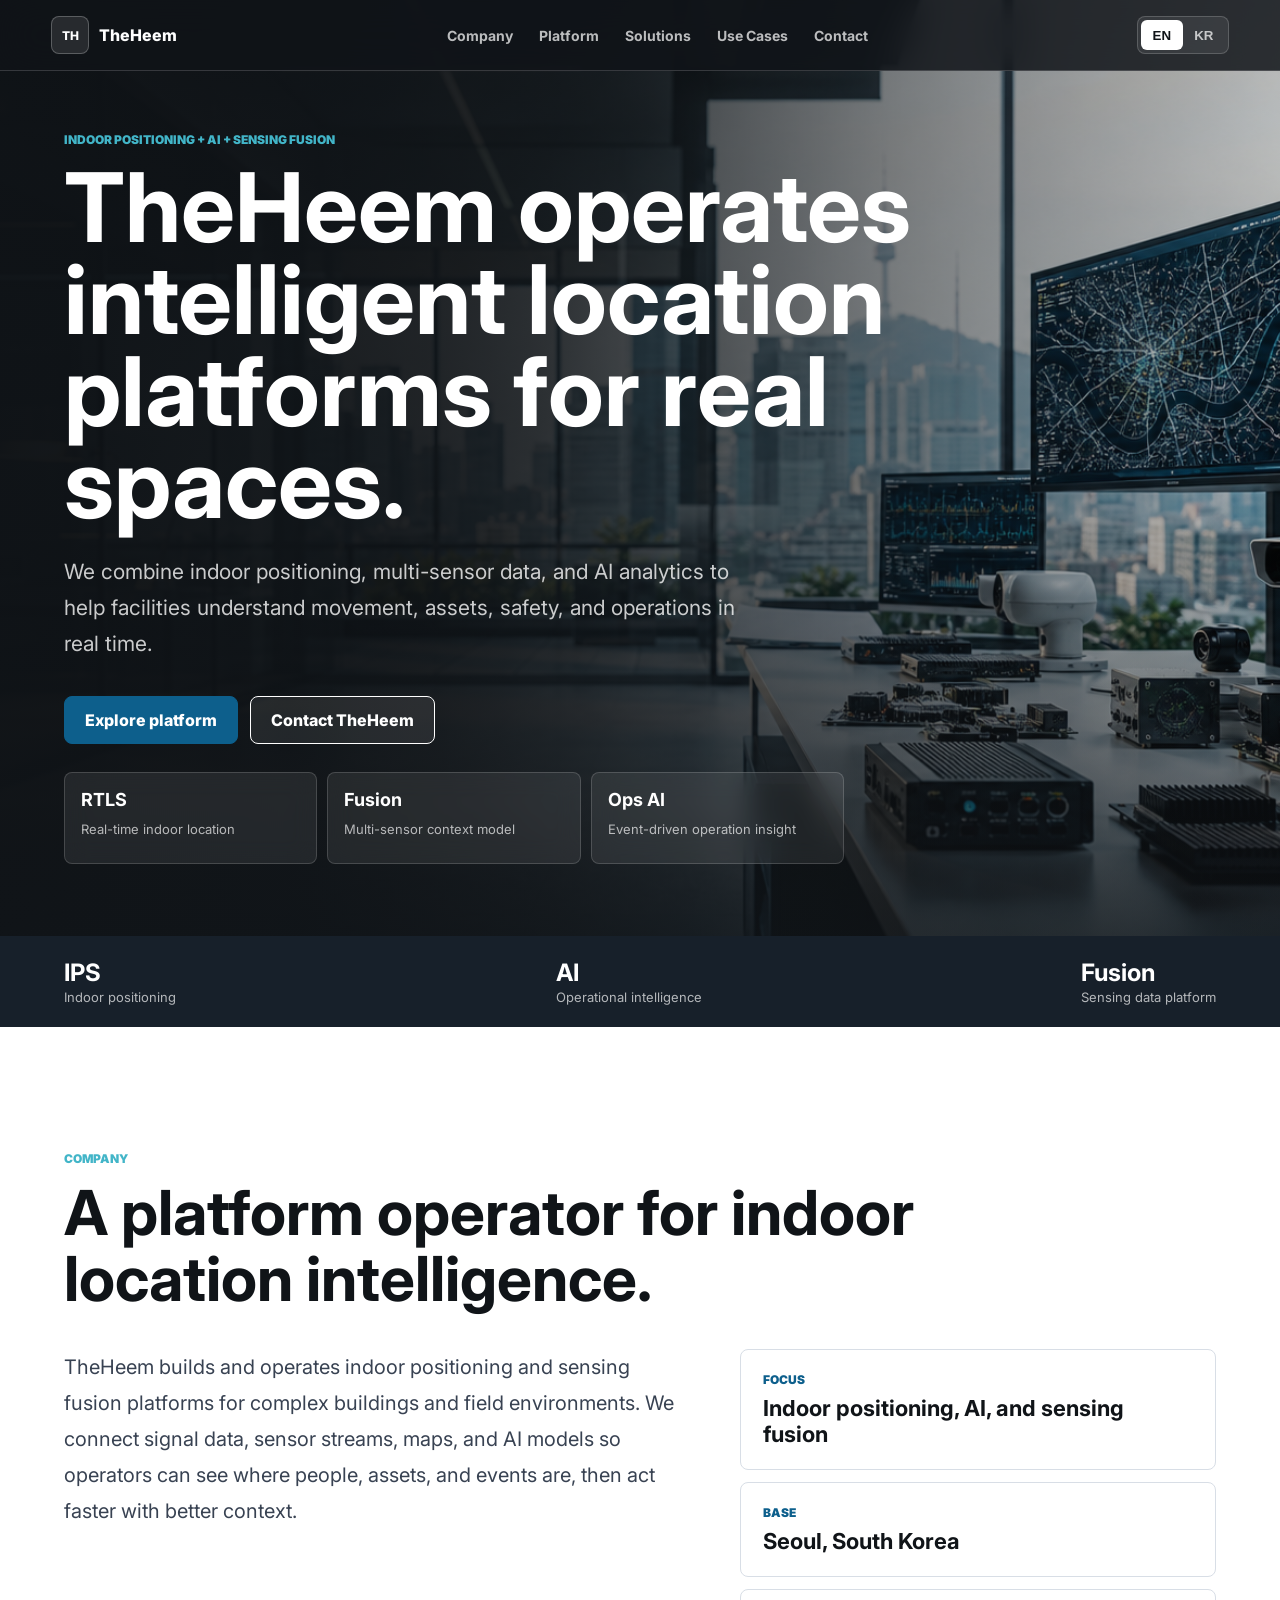
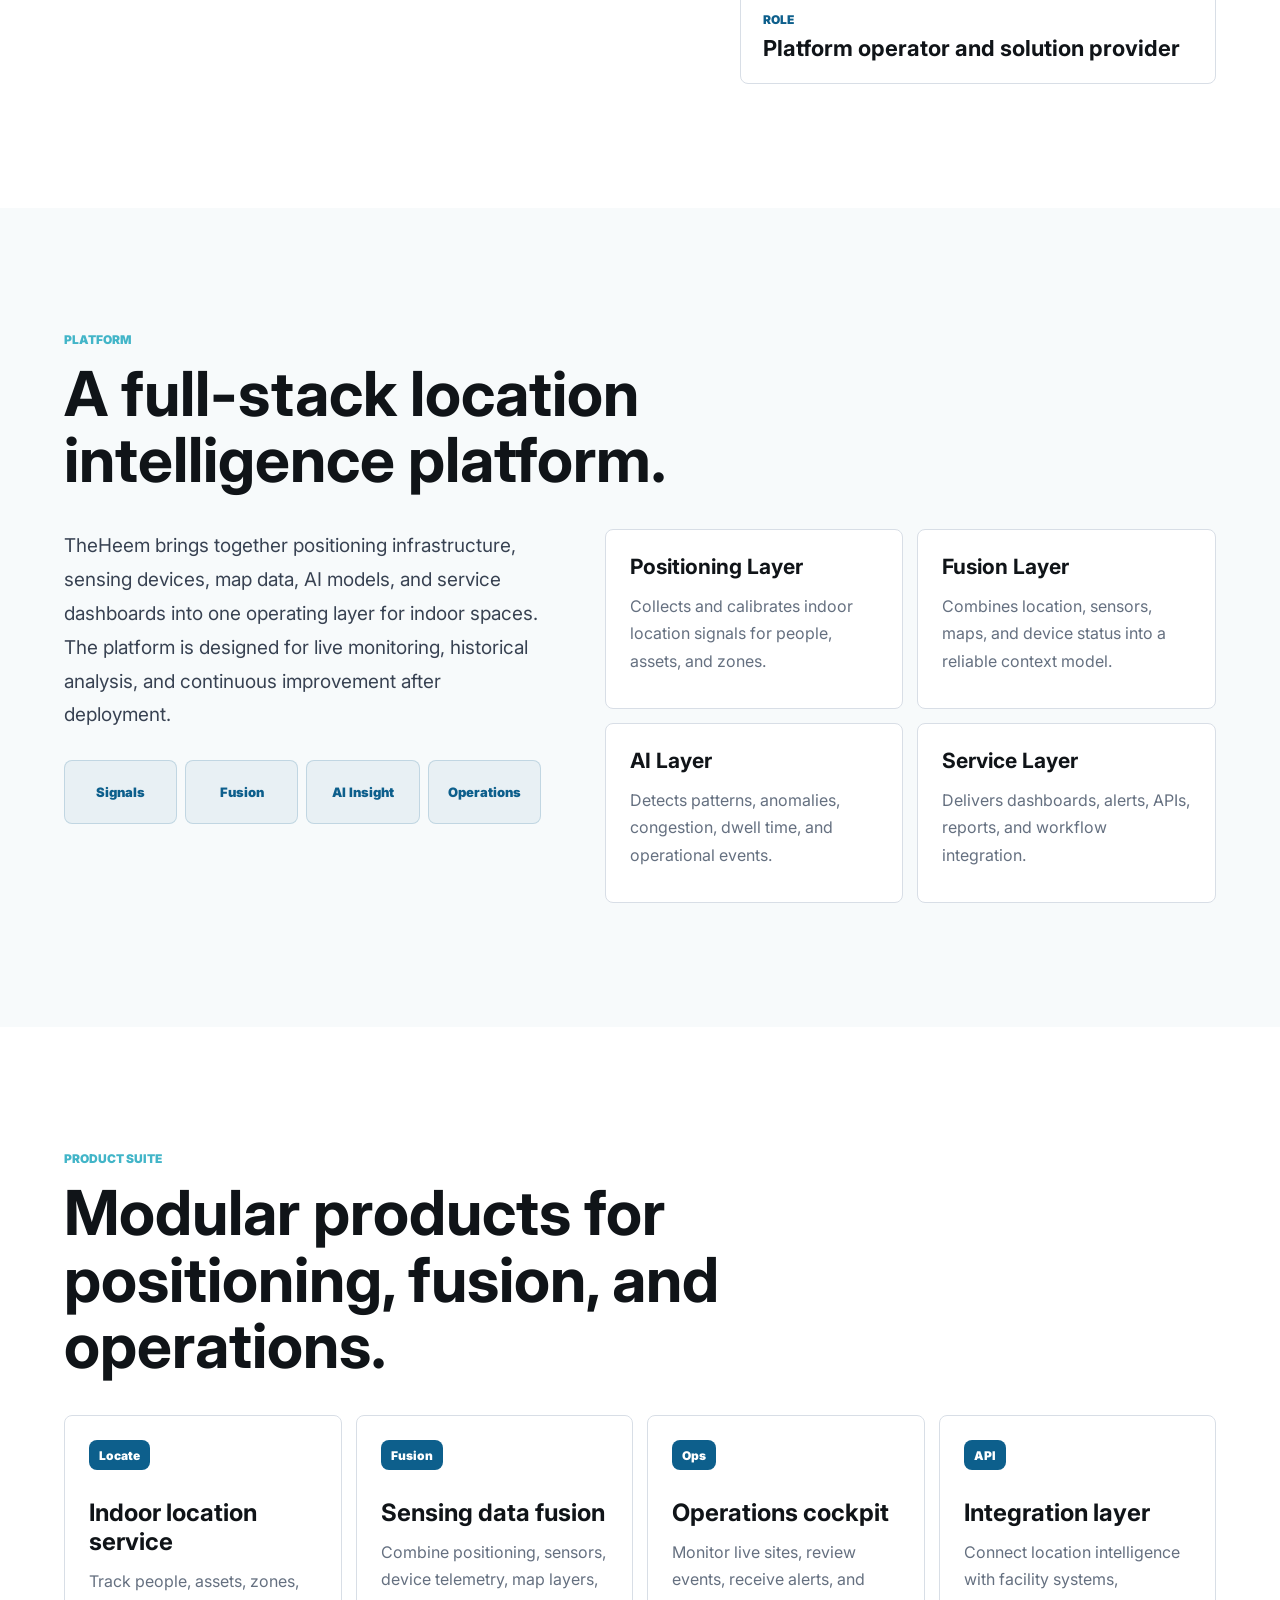
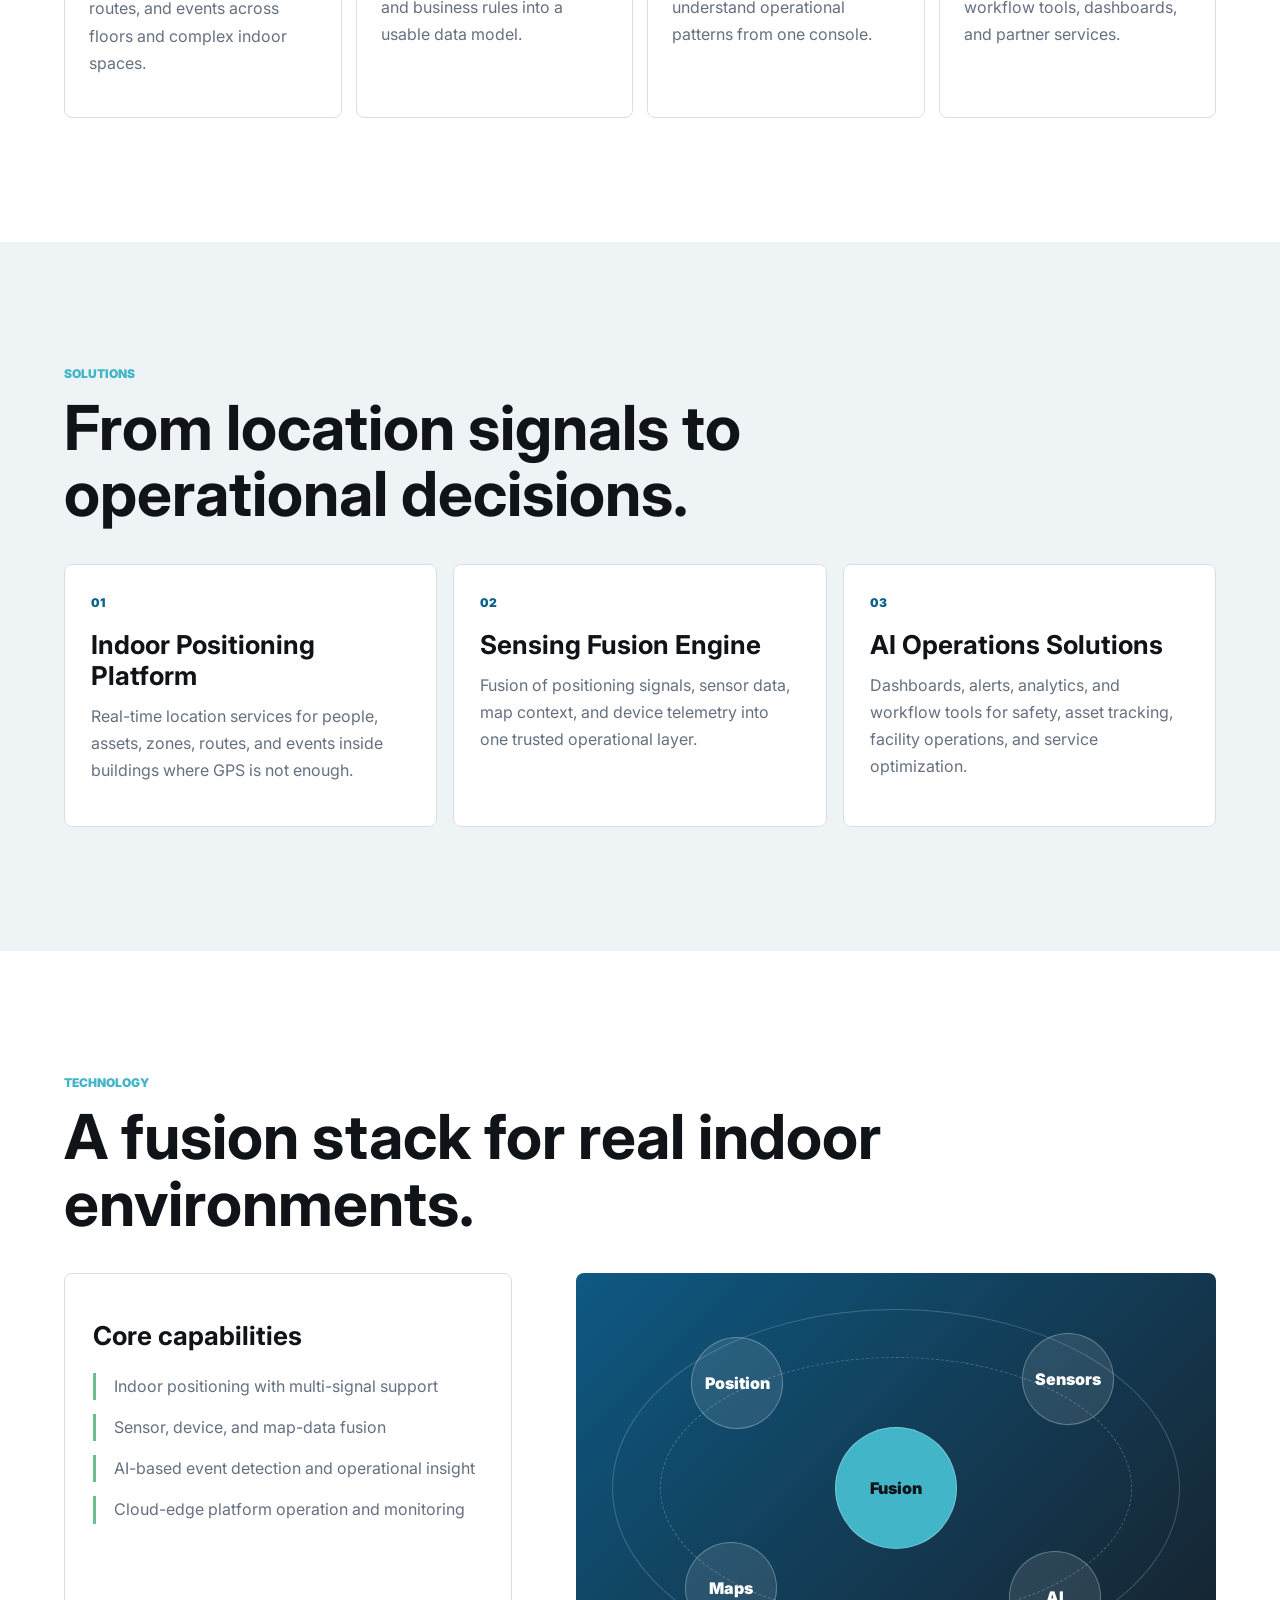
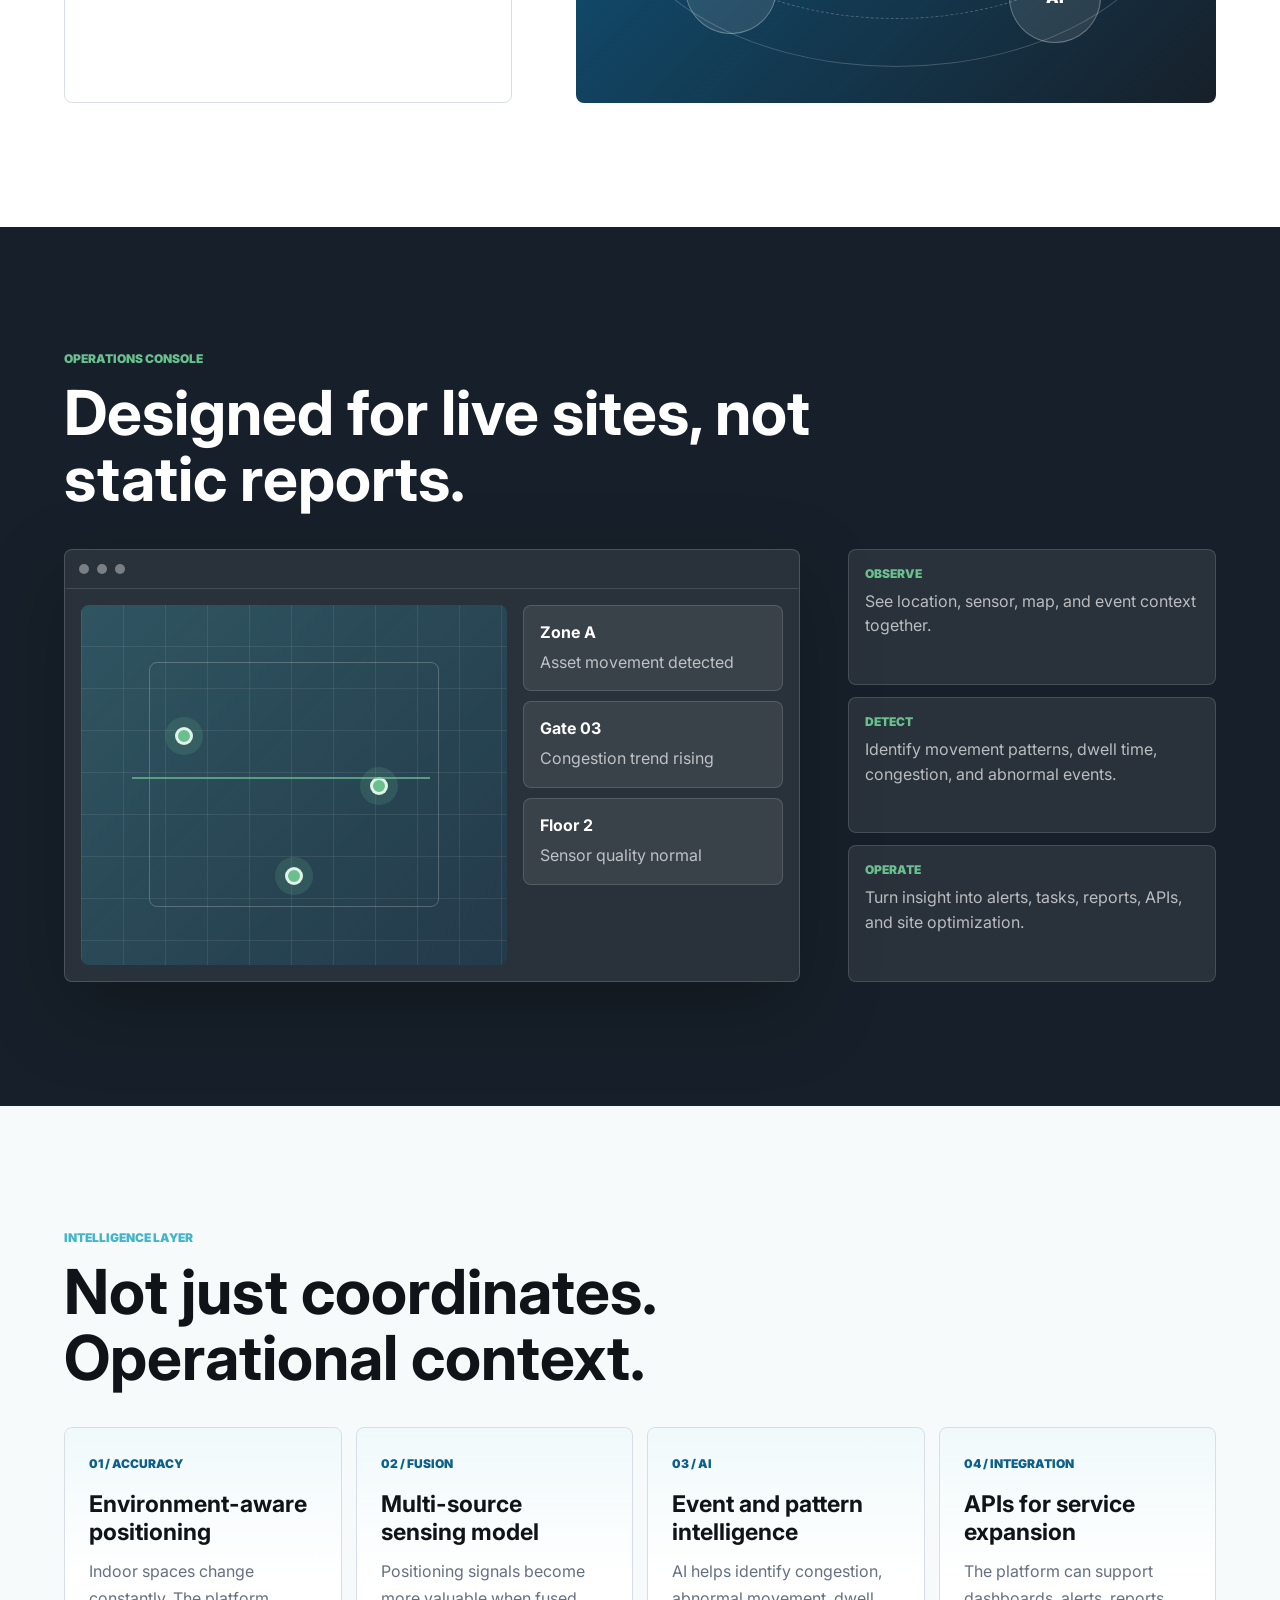
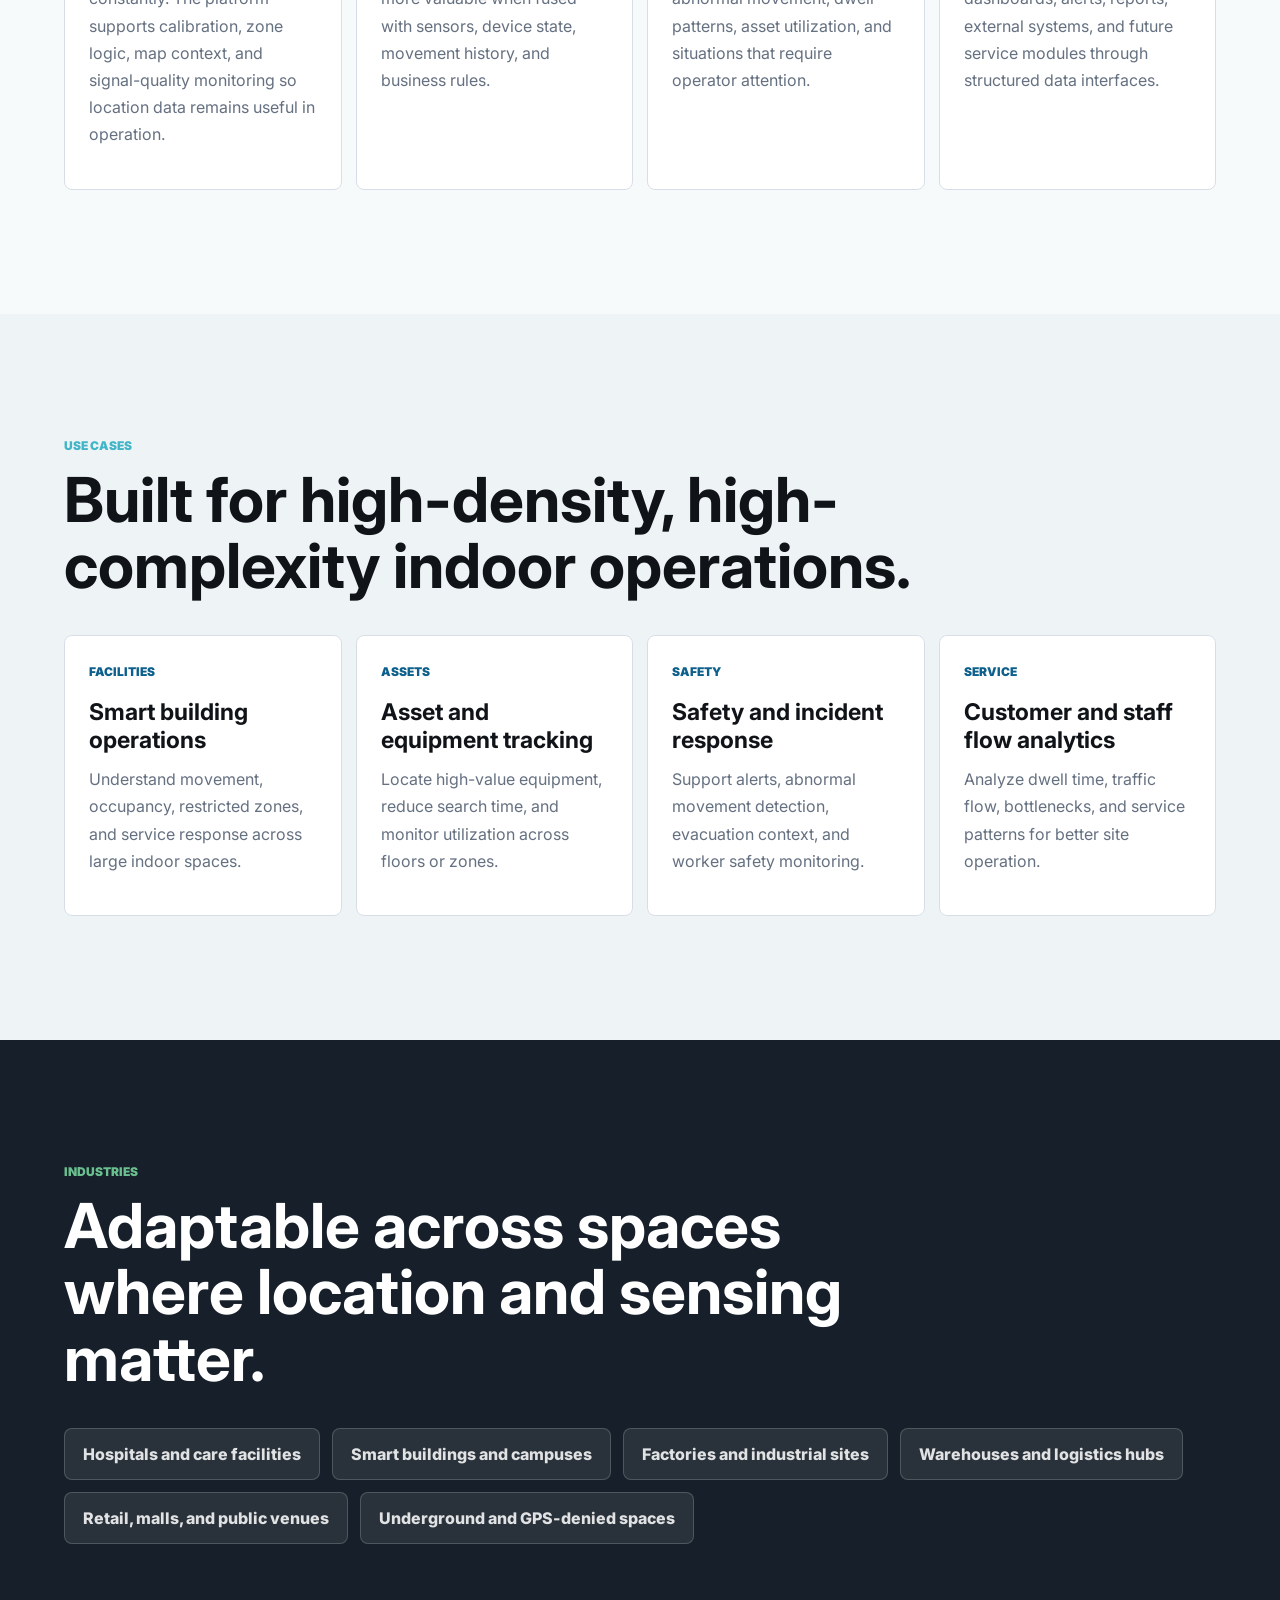
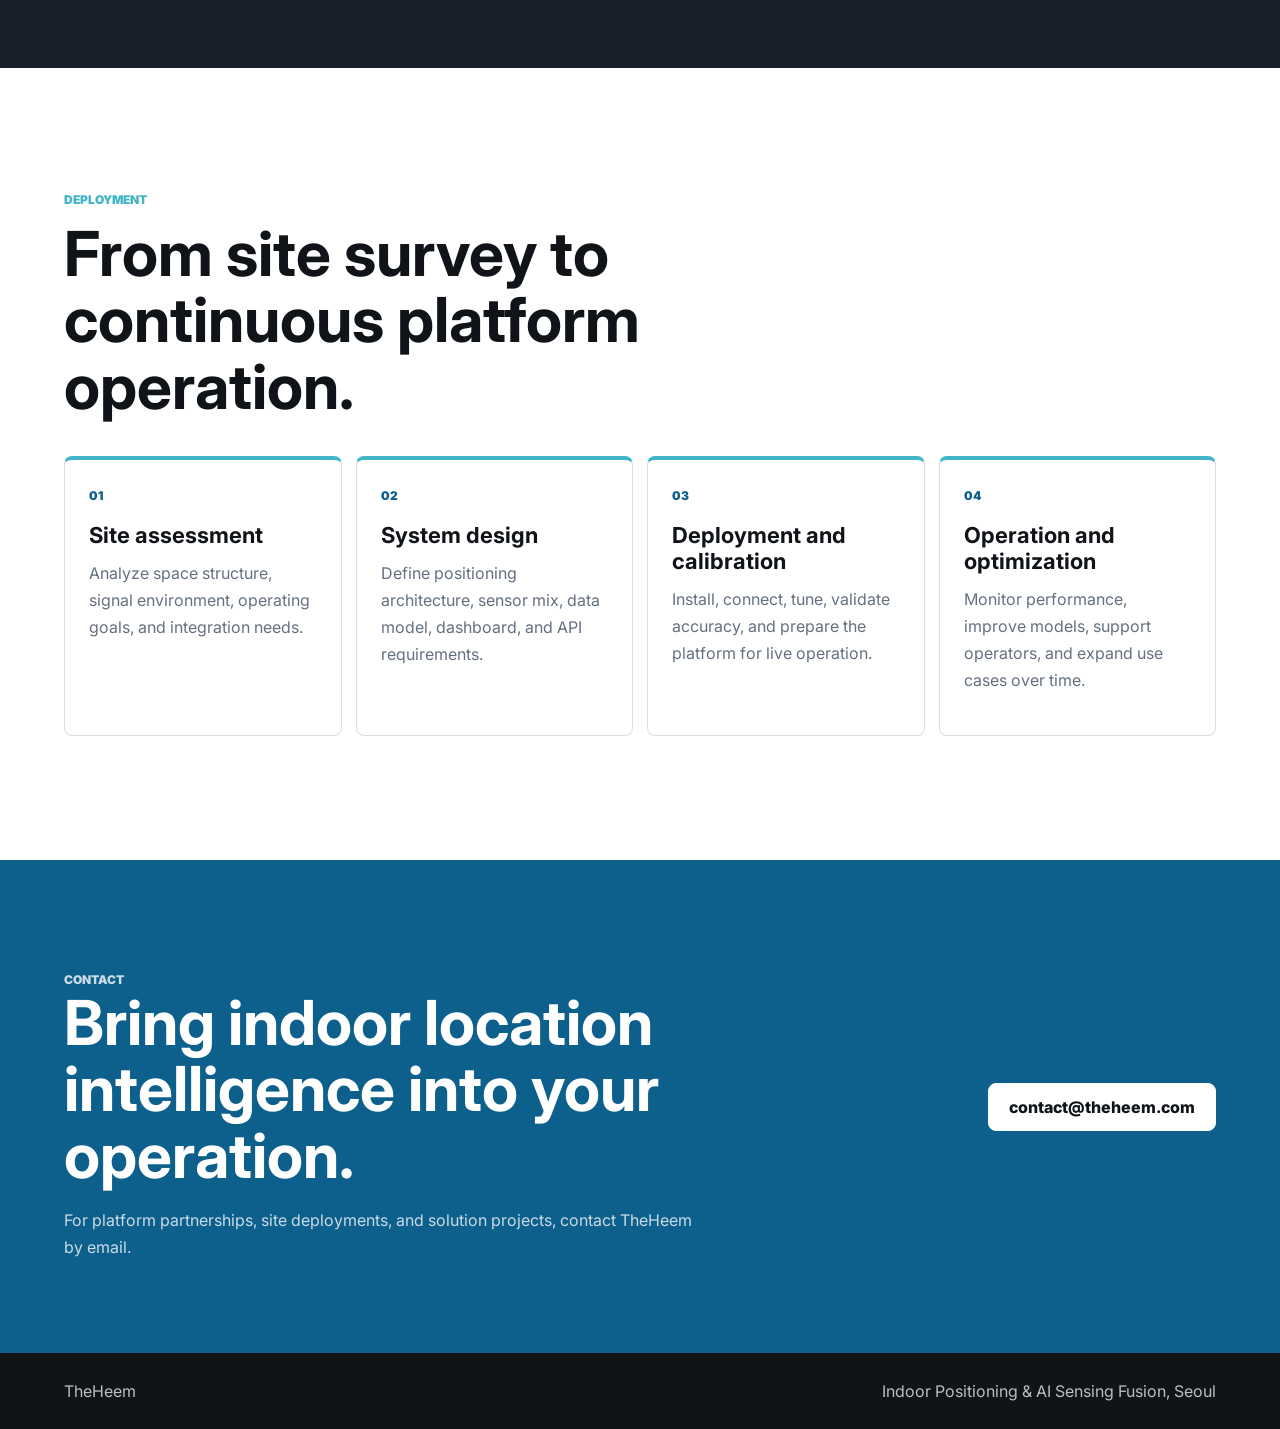
==== commit 6ebc5066: "Upgrade TheHeem product presentation" ====
--- a/index.html
+++ b/index.html
@@ -63,6 +63,20 @@
             <a class="button primary" href="#solutions" data-i18n="hero_primary">Explore platform</a>
             <a class="button secondary" href="#contact" data-i18n="hero_secondary">Contact TheHeem</a>
           </div>
+          <div class="hero-metrics" aria-label="Platform capability summary">
+            <article>
+              <strong>RTLS</strong>
+              <span data-i18n="hero_metric_01">Real-time indoor location</span>
+            </article>
+            <article>
+              <strong>Fusion</strong>
+              <span data-i18n="hero_metric_02">Multi-sensor context model</span>
+            </article>
+            <article>
+              <strong>Ops AI</strong>
+              <span data-i18n="hero_metric_03">Event-driven operation insight</span>
+            </article>
+          </div>
         </div>
       </section>
 
@@ -145,6 +159,35 @@
         </div>
       </section>
 
+      <section class="section product-suite">
+        <div class="section-heading">
+          <p class="eyebrow" data-i18n="suite_eyebrow">Product Suite</p>
+          <h2 data-i18n="suite_title">Modular products for positioning, fusion, and operations.</h2>
+        </div>
+        <div class="suite-grid">
+          <article>
+            <span>Locate</span>
+            <h3 data-i18n="suite_01_title">Indoor location service</h3>
+            <p data-i18n="suite_01_text">Track people, assets, zones, routes, and events across floors and complex indoor spaces.</p>
+          </article>
+          <article>
+            <span>Fusion</span>
+            <h3 data-i18n="suite_02_title">Sensing data fusion</h3>
+            <p data-i18n="suite_02_text">Combine positioning, sensors, device telemetry, map layers, and business rules into a usable data model.</p>
+          </article>
+          <article>
+            <span>Ops</span>
+            <h3 data-i18n="suite_03_title">Operations cockpit</h3>
+            <p data-i18n="suite_03_text">Monitor live sites, review events, receive alerts, and understand operational patterns from one console.</p>
+          </article>
+          <article>
+            <span>API</span>
+            <h3 data-i18n="suite_04_title">Integration layer</h3>
+            <p data-i18n="suite_04_text">Connect location intelligence with facility systems, workflow tools, dashboards, and partner services.</p>
+          </article>
+        </div>
+      </section>
+
       <section class="section solutions" id="solutions">
         <div class="section-heading">
           <p class="eyebrow" data-i18n="solutions_eyebrow">Solutions</p>
@@ -191,11 +234,53 @@
             </ul>
           </div>
           <div class="system-map" aria-label="System architecture diagram">
-            <div class="node node-primary">Fusion</div>
-            <div class="node">Position</div>
-            <div class="node">Sensors</div>
-            <div class="node">AI</div>
-            <div class="node">Maps</div>
+            <div class="node node-primary" data-i18n="node_fusion">Fusion</div>
+            <div class="node" data-i18n="node_position">Position</div>
+            <div class="node" data-i18n="node_sensors">Sensors</div>
+            <div class="node" data-i18n="node_ai">AI</div>
+            <div class="node" data-i18n="node_maps">Maps</div>
+          </div>
+        </div>
+      </section>
+
+      <section class="section console-section">
+        <div class="section-heading">
+          <p class="eyebrow" data-i18n="console_eyebrow">Operations Console</p>
+          <h2 data-i18n="console_title">Designed for live sites, not static reports.</h2>
+        </div>
+        <div class="console-layout">
+          <div class="console-panel" aria-label="Illustrative operations console">
+            <div class="console-toolbar">
+              <span></span>
+              <span></span>
+              <span></span>
+            </div>
+            <div class="console-body">
+              <div class="console-map">
+                <span class="pulse pulse-a"></span>
+                <span class="pulse pulse-b"></span>
+                <span class="pulse pulse-c"></span>
+              </div>
+              <div class="console-feed">
+                <div><strong>Zone A</strong><span data-i18n="console_feed_01">Asset movement detected</span></div>
+                <div><strong>Gate 03</strong><span data-i18n="console_feed_02">Congestion trend rising</span></div>
+                <div><strong>Floor 2</strong><span data-i18n="console_feed_03">Sensor quality normal</span></div>
+              </div>
+            </div>
+          </div>
+          <div class="console-points">
+            <article>
+              <span data-i18n="console_point_01_label">Observe</span>
+              <p data-i18n="console_point_01_text">See location, sensor, map, and event context together.</p>
+            </article>
+            <article>
+              <span data-i18n="console_point_02_label">Detect</span>
+              <p data-i18n="console_point_02_text">Identify movement patterns, dwell time, congestion, and abnormal events.</p>
+            </article>
+            <article>
+              <span data-i18n="console_point_03_label">Operate</span>
+              <p data-i18n="console_point_03_text">Turn insight into alerts, tasks, reports, APIs, and site optimization.</p>
+            </article>
           </div>
         </div>
       </section>
--- a/styles.css
+++ b/styles.css
@@ -228,6 +228,36 @@
   margin-top: 34px;
 }
 
+.hero-metrics {
+  display: grid;
+  grid-template-columns: repeat(3, minmax(0, 1fr));
+  gap: 10px;
+  max-width: 780px;
+  margin-top: 28px;
+}
+
+.hero-metrics article {
+  min-height: 92px;
+  padding: 16px;
+  border: 1px solid rgba(255, 255, 255, 0.16);
+  border-radius: 8px;
+  background: rgba(255, 255, 255, 0.08);
+  backdrop-filter: blur(12px);
+}
+
+.hero-metrics strong {
+  display: block;
+  margin-bottom: 8px;
+  color: #fff;
+  font-size: 18px;
+}
+
+.hero-metrics span {
+  color: rgba(255, 255, 255, 0.68);
+  font-size: 13px;
+  line-height: 1.45;
+}
+
 .button {
   display: inline-flex;
   min-height: 48px;
@@ -319,6 +349,7 @@
 .solution-card,
 .tech-panel,
 .platform-grid article,
+.suite-grid article,
 .use-grid article,
 .deployment-steps li {
   border: 1px solid var(--line);
@@ -406,6 +437,67 @@
 
 .platform-grid p {
   margin-bottom: 0;
+  color: var(--muted);
+  line-height: 1.7;
+}
+
+.product-suite {
+  background: #fff;
+}
+
+.suite-grid {
+  display: grid;
+  grid-template-columns: repeat(4, minmax(0, 1fr));
+  gap: 14px;
+}
+
+.suite-grid article {
+  position: relative;
+  min-height: 280px;
+  overflow: hidden;
+  padding: 24px;
+}
+
+.suite-grid article::before,
+.intel-layout article::before,
+.use-grid article::before {
+  position: absolute;
+  inset: 0;
+  pointer-events: none;
+  content: "";
+  background: radial-gradient(
+    circle at var(--x, 50%) var(--y, 50%),
+    rgba(66, 181, 200, 0.16),
+    transparent 34%
+  );
+  opacity: 0;
+  transition: opacity 180ms ease;
+}
+
+.suite-grid article:hover::before,
+.intel-layout article:hover::before,
+.use-grid article:hover::before {
+  opacity: 1;
+}
+
+.suite-grid span {
+  display: inline-flex;
+  min-height: 30px;
+  align-items: center;
+  padding: 0 10px;
+  border-radius: 8px;
+  color: #fff;
+  background: var(--blue);
+  font-size: 12px;
+  font-weight: 900;
+}
+
+.suite-grid h3 {
+  margin: 28px 0 12px;
+  font-size: 24px;
+}
+
+.suite-grid p {
   color: var(--muted);
   line-height: 1.7;
 }
@@ -555,6 +647,145 @@
   bottom: 16%;
 }
 
+.console-section {
+  background: var(--charcoal);
+  color: #fff;
+}
+
+.console-section .eyebrow {
+  color: var(--green);
+}
+
+.console-layout {
+  display: grid;
+  grid-template-columns: minmax(0, 1fr) minmax(280px, 0.5fr);
+  gap: clamp(22px, 4vw, 48px);
+  align-items: stretch;
+}
+
+.console-panel {
+  overflow: hidden;
+  border: 1px solid rgba(255, 255, 255, 0.16);
+  border-radius: 8px;
+  background: rgba(255, 255, 255, 0.08);
+  box-shadow: 0 28px 80px rgba(0, 0, 0, 0.28);
+}
+
+.console-toolbar {
+  display: flex;
+  gap: 8px;
+  padding: 14px;
+  border-bottom: 1px solid rgba(255, 255, 255, 0.12);
+}
+
+.console-toolbar span {
+  width: 10px;
+  height: 10px;
+  border-radius: 50%;
+  background: rgba(255, 255, 255, 0.38);
+}
+
+.console-body {
+  display: grid;
+  grid-template-columns: minmax(0, 1fr) 260px;
+  gap: 16px;
+  padding: 16px;
+}
+
+.console-map {
+  position: relative;
+  min-height: 360px;
+  overflow: hidden;
+  border-radius: 8px;
+  background:
+    linear-gradient(90deg, rgba(255, 255, 255, 0.08) 1px, transparent 1px),
+    linear-gradient(0deg, rgba(255, 255, 255, 0.08) 1px, transparent 1px),
+    linear-gradient(135deg, rgba(66, 181, 200, 0.28), rgba(13, 95, 140, 0.2));
+  background-size: 42px 42px, 42px 42px, cover;
+}
+
+.console-map::before {
+  position: absolute;
+  inset: 16%;
+  content: "";
+  border: 1px solid rgba(255, 255, 255, 0.22);
+  border-radius: 8px;
+}
+
+.console-map::after {
+  position: absolute;
+  left: 12%;
+  right: 18%;
+  top: 48%;
+  height: 2px;
+  content: "";
+  background: rgba(106, 191, 143, 0.72);
+}
+
+.pulse {
+  position: absolute;
+  width: 18px;
+  height: 18px;
+  border: 3px solid rgba(255, 255, 255, 0.8);
+  border-radius: 50%;
+  background: var(--green);
+  box-shadow: 0 0 0 10px rgba(106, 191, 143, 0.16);
+}
+
+.pulse-a {
+  left: 22%;
+  top: 34%;
+}
+
+.pulse-b {
+  right: 28%;
+  top: 48%;
+}
+
+.pulse-c {
+  left: 48%;
+  bottom: 22%;
+}
+
+.console-feed {
+  display: grid;
+  gap: 10px;
+  align-content: start;
+}
+
+.console-feed div,
+.console-points article {
+  padding: 16px;
+  border: 1px solid rgba(255, 255, 255, 0.14);
+  border-radius: 8px;
+  background: rgba(255, 255, 255, 0.08);
+}
+
+.console-feed strong {
+  display: block;
+  margin-bottom: 8px;
+}
+
+.console-feed span,
+.console-points p {
+  color: rgba(255, 255, 255, 0.68);
+  line-height: 1.55;
+}
+
+.console-points {
+  display: grid;
+  gap: 12px;
+}
+
+.console-points span {
+  display: block;
+  margin-bottom: 8px;
+  color: var(--green);
+  font-size: 12px;
+  font-weight: 900;
+  text-transform: uppercase;
+}
+
 .intelligence {
   background: #f7fafb;
 }
@@ -566,6 +797,8 @@
 }
 
 .intel-layout article {
+  position: relative;
+  overflow: hidden;
   min-height: 300px;
   padding: 24px;
   border: 1px solid var(--line);
@@ -603,6 +836,8 @@
 }
 
 .use-grid article {
+  position: relative;
+  overflow: hidden;
   min-height: 250px;
   padding: 24px;
 }
@@ -725,8 +960,10 @@
 
   .company-layout,
   .platform-layout,
+  .suite-grid,
   .solution-grid,
   .technology-grid,
+  .console-layout,
   .intel-layout,
   .use-grid,
   .deployment-steps {
@@ -760,7 +997,9 @@
   }
 
   .data-flow,
-  .platform-grid {
+  .platform-grid,
+  .hero-metrics,
+  .console-body {
     grid-template-columns: 1fr;
   }
 
